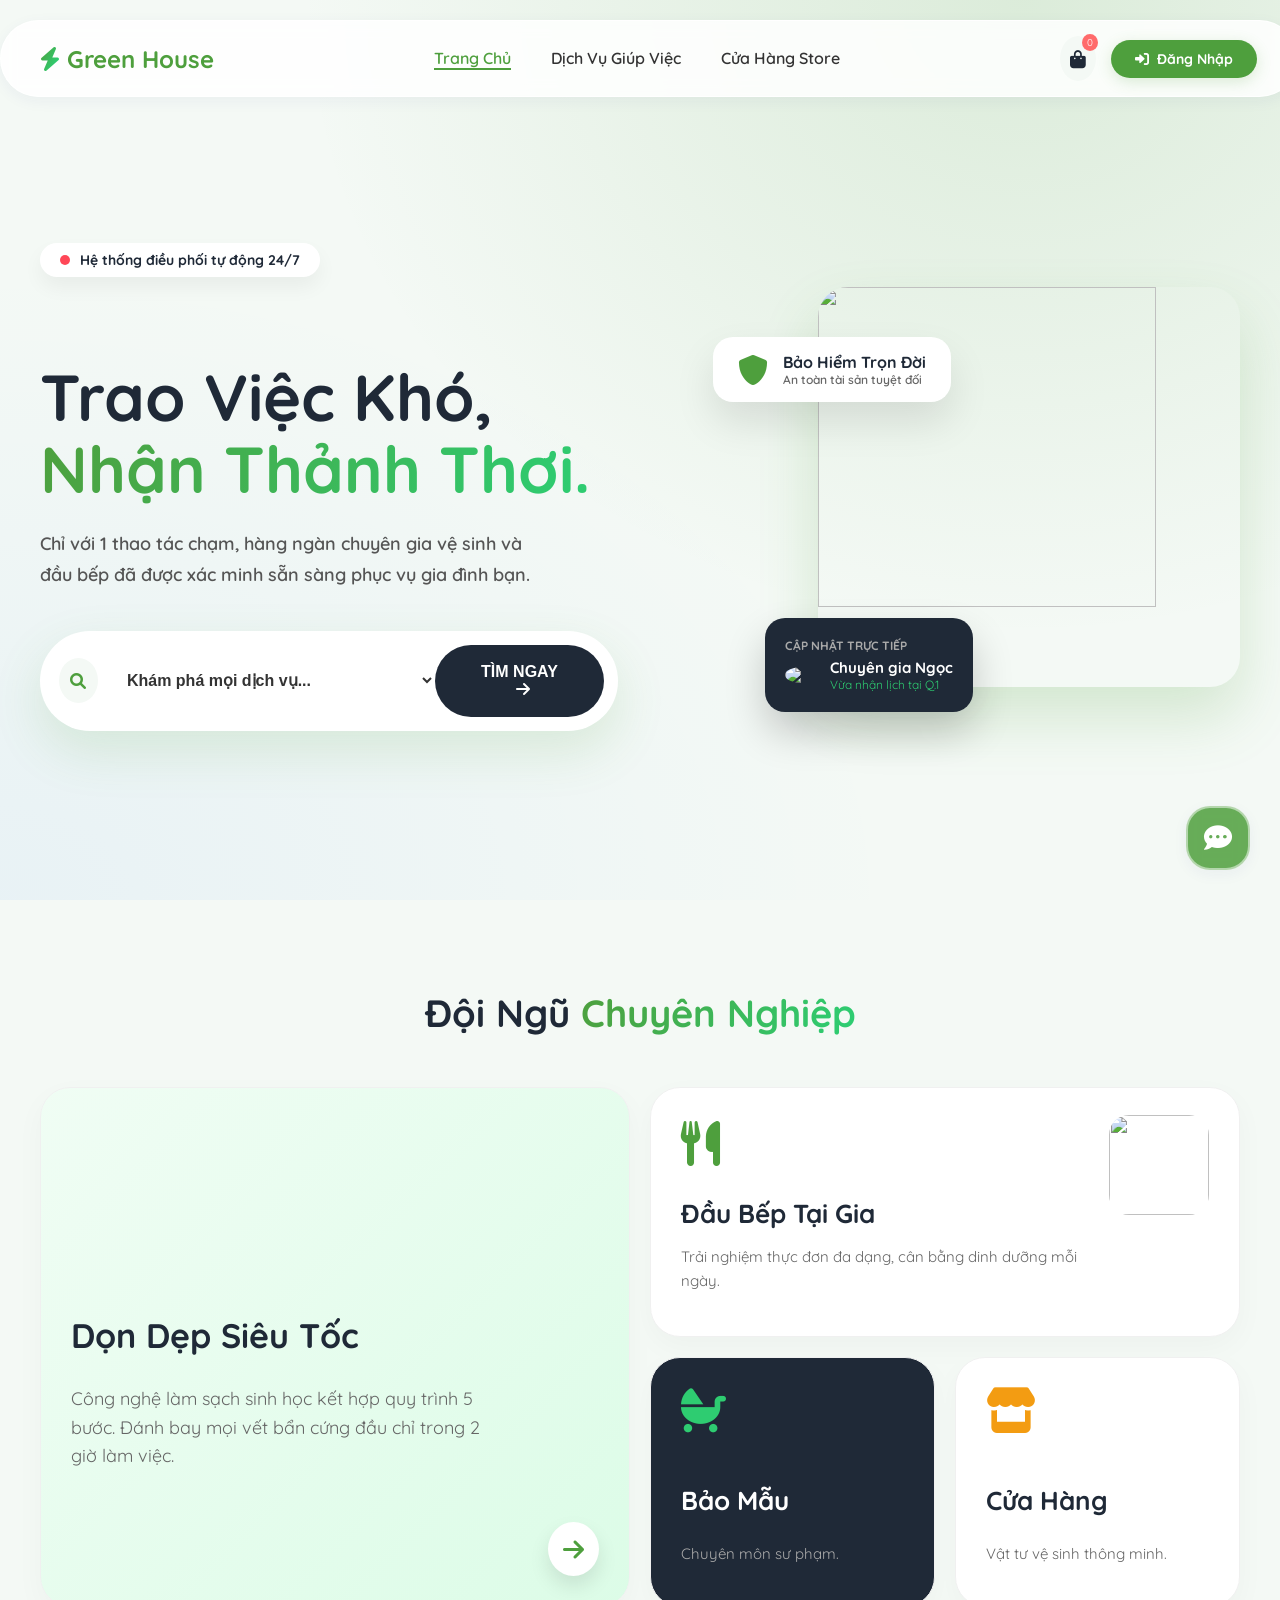
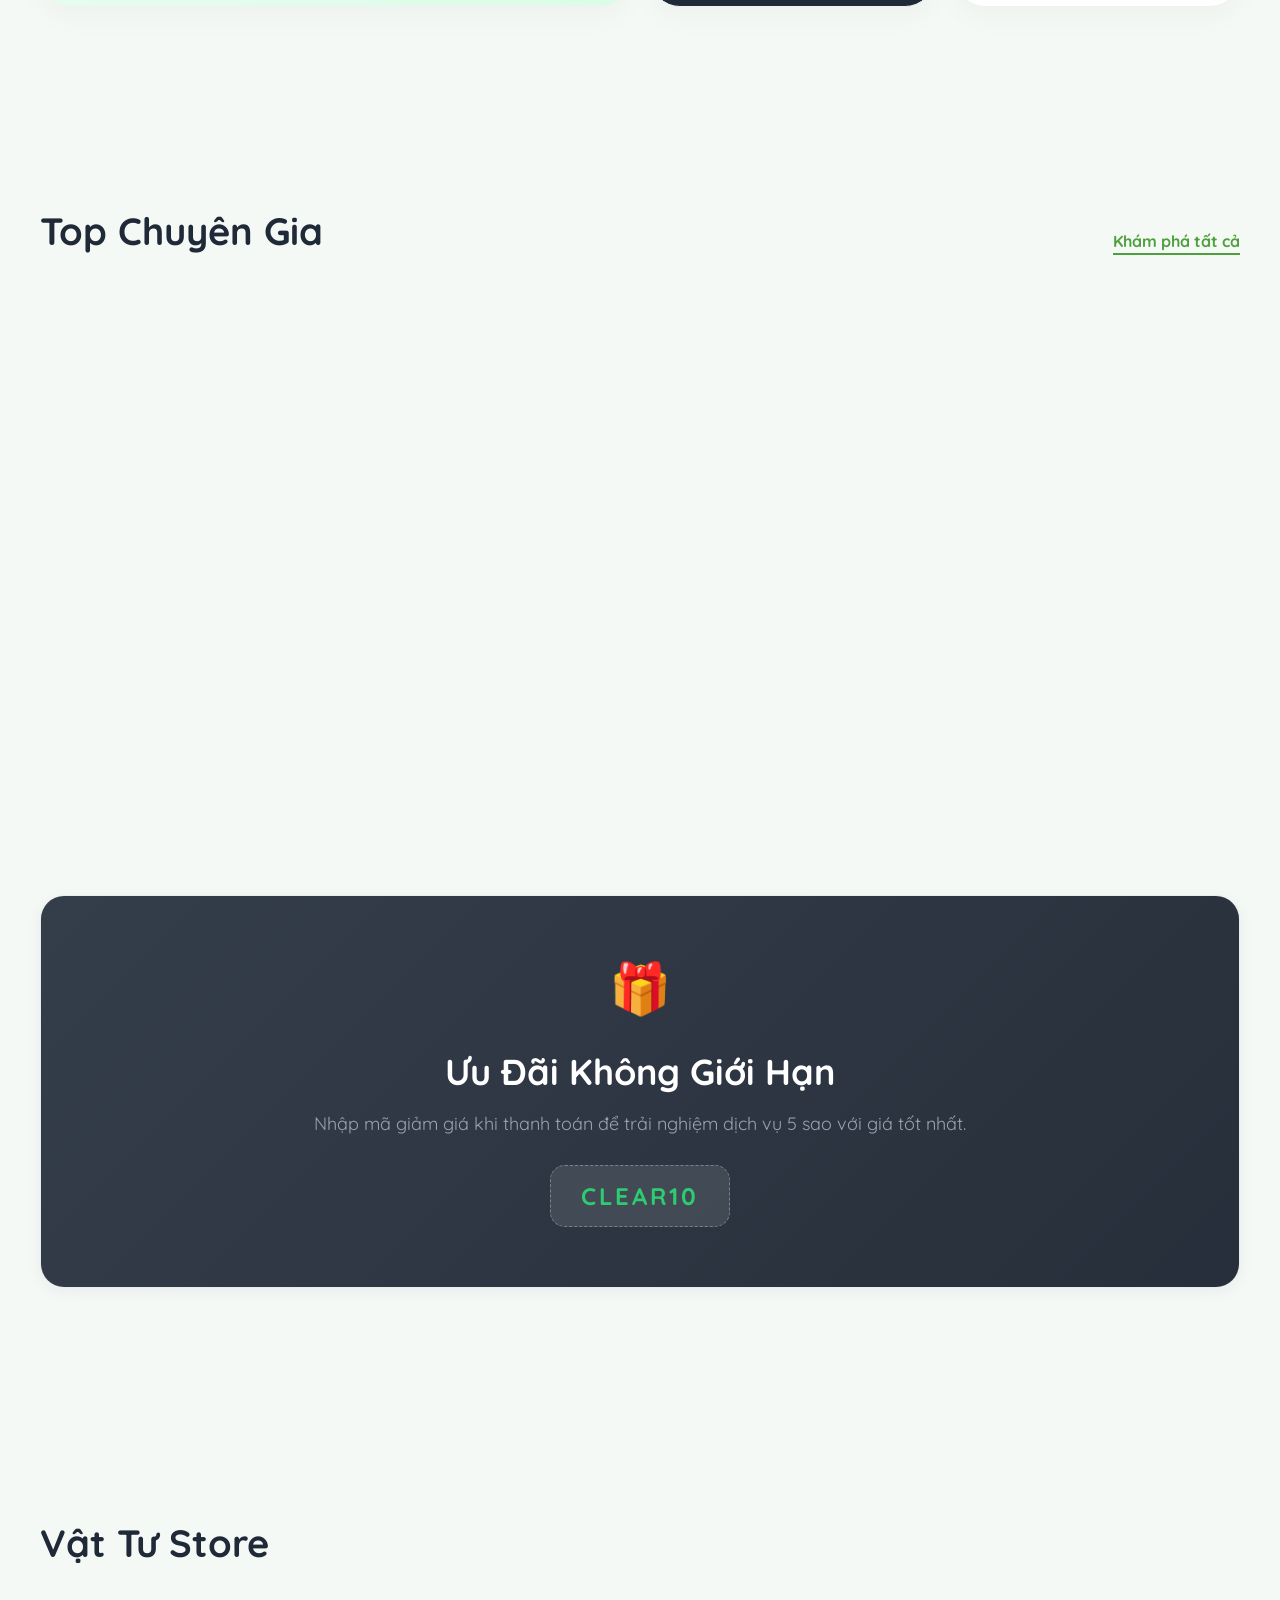
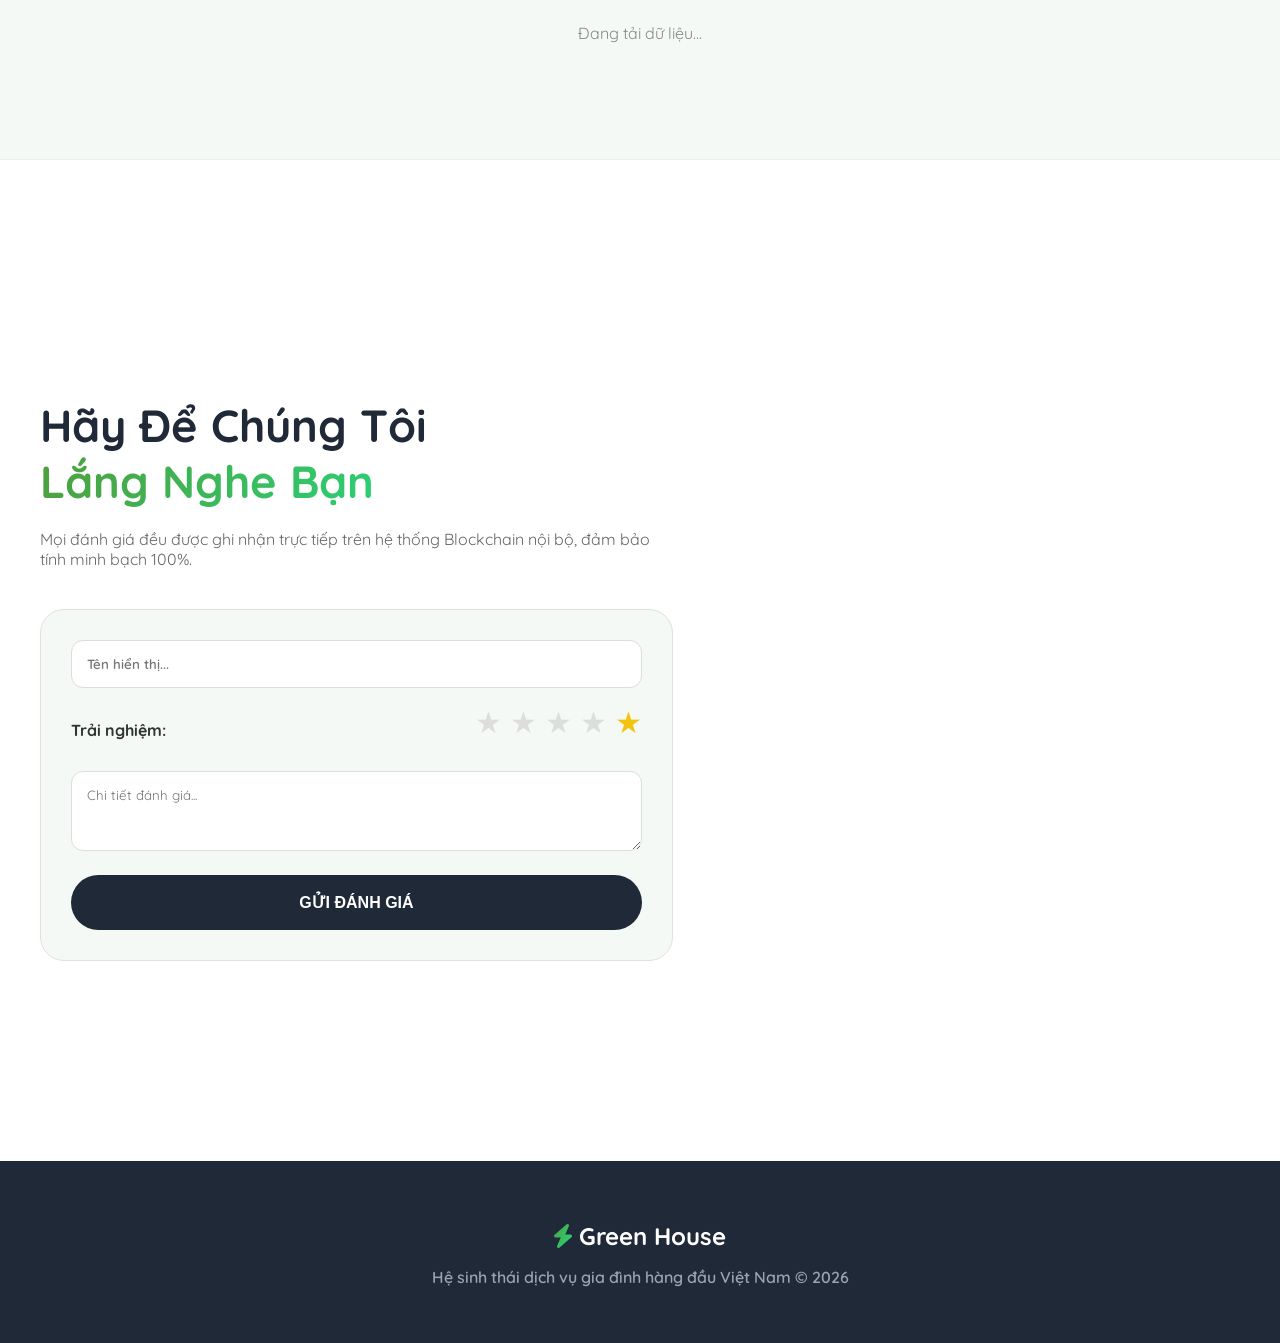
==== index.html @ 955c372f "Code frontend" ====
<!DOCTYPE html>
<html lang="vi">

<head>
    <meta charset="UTF-8">
    <meta name="viewport" content="width=device-width, initial-scale=1.0">
    <title>Green House - Chăm Sóc Gia Đình</title>
    <link rel="stylesheet" href="https://cdnjs.cloudflare.com/ajax/libs/font-awesome/6.0.0/css/all.min.css">
    <link href="https://fonts.googleapis.com/css2?family=Quicksand:wght@500;700;800;900&display=swap" rel="stylesheet">
    <link rel="stylesheet" href="style.css">
</head>

<body>

    <div id="toast-container"></div>
    <div id="authModal" class="modal"></div>

    <header class="glass-panel" style="margin: 20px auto; width: 95%; max-width: 1300px; border-radius: 100px; padding: 15px 40px; position: sticky; top: 20px;">
        <div class="top-bar" style="border: none; padding: 0;">
            <div class="logo"><i class="fas fa-bolt text-neon"></i> Green House</div>
            <nav class="main-nav" style="padding: 0;">
                <a href="index.html" class="active" style="color: #4E9F3D;">Trang Chủ</a>
                <a href="booking.html">Dịch Vụ Giúp Việc</a>
                <a href="shop.html">Cửa Hàng Store</a>
            </nav>
            <div class="user-actions">
                <div class="icon-btn" onclick="openCart()" title="Giỏ hàng" style="background: #f4f9f5; padding: 10px; border-radius: 50%;">
                    <i class="fas fa-shopping-bag" style="font-size: 18px; color: #1f2937;"></i>
                    <span class="badge" id="cartCount" style="right: -2px; top: -2px;">0</span>
                </div>
                <div id="header-auth-section"></div>
            </div>
        </div>
    </header>

    <div class="main-content">
        
        <section>
            <div class="container hero-3d-container">
                
                <div class="hero-text-col reveal-up">
                    <div style="display: inline-flex; align-items: center; gap: 10px; background: white; padding: 8px 20px; border-radius: 50px; font-weight: 800; font-size: 14px; color: #1f2937; box-shadow: 0 10px 20px rgba(0,0,0,0.05); margin-bottom: 30px;">
                        <div style="width: 10px; height: 10px; background: #ff4757; border-radius: 50%; animation: pulseGreen 2s infinite;"></div>
                        Hệ thống điều phối tự động 24/7
                    </div>
                    
                    <h1 class="title-mask">
                        Trao Việc Khó, <br><span class="text-neon">Nhận Thảnh Thơi.</span>
                    </h1>
                    <p style="font-size: 18px; color: #555; max-width: 500px; line-height: 1.7; font-weight: 600;">
                        Chỉ với 1 thao tác chạm, hàng ngàn chuyên gia vệ sinh và đầu bếp đã được xác minh sẵn sàng phục vụ gia đình bạn.
                    </p>
                    
                    <div class="floating-search">
                        <div style="background: #f4f9f5; width: 45px; height: 45px; border-radius: 50%; display: flex; align-items: center; justify-content: center; margin-left: 5px;">
                            <i class="fas fa-search" style="color: #4E9F3D;"></i>
                        </div>
                        <select id="homeSkill">
                            <option value="all">Khám phá mọi dịch vụ...</option>
                            <option value="Dọn dẹp">Dọn dẹp nhà cửa toàn diện</option>
                            <option value="Nấu ăn">Đầu bếp gia đình cao cấp</option>
                            <option value="Trông trẻ">Bảo mẫu chăm trẻ chuẩn sư phạm</option>
                        </select>
                        <button class="btn-hyper" onclick="goToBooking()">
                            TÌM NGAY <i class="fas fa-arrow-right" style="margin-left: 8px;"></i>
                        </button>
                    </div>
                </div>

                <div class="hero-visual-col reveal-up stagger-1">
                    <img src="https://images.unsplash.com/photo-1584622650111-993a426fbf0a?auto=format&fit=crop&w=800&q=80" class="img-main">
                    
                    <div class="ui-card-1">
                        <i class="fas fa-shield-alt" style="font-size: 30px; color: #4E9F3D;"></i>
                        <div>
                            <div style="font-weight: 900; font-size: 16px; color: #1f2937;">Bảo Hiểm Trọn Đời</div>
                            <div style="font-size: 12px; color: #666; font-weight: 600;">An toàn tài sản tuyệt đối</div>
                        </div>
                    </div>

                    <div class="ui-card-2">
                        <div style="font-size: 12px; color: #aaa; margin-bottom: 5px; font-weight: bold;">CẬP NHẬT TRỰC TIẾP</div>
                        <div style="display: flex; align-items: center; gap: 10px;">
                            <img src="https://ui-avatars.com/api/?name=Ngọc&background=2ecc71&color=fff" style="width: 35px; border-radius: 50%;">
                            <div>
                                <div style="font-weight: 800; font-size: 15px;">Chuyên gia Ngọc</div>
                                <div style="font-size: 12px; color: #2ecc71;">Vừa nhận lịch tại Q.1</div>
                            </div>
                        </div>
                    </div>
                </div>

            </div>
        </section>

        <section style="padding: 60px 0;">
            <div class="container">
                <div style="text-align: center; margin-bottom: 20px;" class="reveal-up">
                    <h2 style="font-size: 38px; font-weight: 900; color: #1f2937;">Đội Ngũ <span class="text-neon">Chuyên Nghiệp</span></h2>
                </div>
                
                <div class="bento-grid-container reveal-up stagger-1">
                    <div class="bento-item bento-1" onclick="quickFilter('Dọn dẹp')">
                        <div class="bento-icon"><i class="fas fa-sparkles"></i></div>
                        <h3 class="bento-title" style="font-size: 34px;">Dọn Dẹp Siêu Tốc</h3>
                        <p class="bento-desc" style="font-size: 18px; max-width: 80%;">Công nghệ làm sạch sinh học kết hợp quy trình 5 bước. Đánh bay mọi vết bẩn cứng đầu chỉ trong 2 giờ làm việc.</p>
                        <i class="fas fa-arrow-right" style="position: absolute; bottom: 30px; right: 30px; font-size: 24px; color: #4E9F3D; background: white; padding: 15px; border-radius: 50%; box-shadow: 0 10px 20px rgba(0,0,0,0.1);"></i>
                    </div>
                    
                    <div class="bento-item bento-2" onclick="quickFilter('Nấu ăn')">
                        <div style="display: flex; justify-content: space-between; align-items: flex-start;">
                            <div>
                                <div class="bento-icon"><i class="fas fa-utensils"></i></div>
                                <h3 class="bento-title">Đầu Bếp Tại Gia</h3>
                                <p class="bento-desc">Trải nghiệm thực đơn đa dạng, cân bằng dinh dưỡng mỗi ngày.</p>
                            </div>
                            <img src="https://images.unsplash.com/photo-1556910103-1c02745aae4d?auto=format&fit=crop&w=200&q=80" style="width: 100px; height: 100px; border-radius: 20px; object-fit: cover;">
                        </div>
                    </div>

                    <div class="bento-item bento-3" onclick="quickFilter('Trông trẻ')">
                        <div class="bento-icon"><i class="fas fa-baby-carriage"></i></div>
                        <h3 class="bento-title">Bảo Mẫu</h3>
                        <p class="bento-desc">Chuyên môn sư phạm.</p>
                    </div>

                    <div class="bento-item bento-4" onclick="window.location.href='shop.html'">
                        <div class="bento-icon" style="color: #f39c12;"><i class="fas fa-store"></i></div>
                        <h3 class="bento-title">Cửa Hàng</h3>
                        <p class="bento-desc">Vật tư vệ sinh thông minh.</p>
                    </div>
                </div>
            </div>
        </section>

        <section style="padding: 60px 0;">
            <div class="container">
                <div style="display: flex; justify-content: space-between; align-items: flex-end; margin-bottom: 40px;" class="reveal-up">
                    <h2 style="font-size: 38px; font-weight: 900; color: #1f2937; margin: 0;">Top Chuyên Gia</h2>
                    <a href="booking.html" style="font-weight: 800; color: #4E9F3D; border-bottom: 2px solid #4E9F3D; padding-bottom: 2px;">Khám phá tất cả</a>
                </div>
                <div class="grid-3 reveal-up stagger-1" id="home-maid-list"></div>
            </div>
        </section>

        <section style="padding: 60px 0;">
            <div class="container reveal-up">
                <div class="glass-panel" style="background: linear-gradient(135deg, rgba(31, 41, 55, 0.9), rgba(17, 24, 39, 0.9)); padding: 60px; text-align: center; color: white;">
                    <div style="font-size: 50px; margin-bottom: 20px;">🎁</div>
                    <h2 style="font-size: 36px; font-weight: 900; margin-bottom: 15px;">Ưu Đãi Không Giới Hạn</h2>
                    <p style="font-size: 18px; color: #9ca3af; margin-bottom: 30px;">Nhập mã giảm giá khi thanh toán để trải nghiệm dịch vụ 5 sao với giá tốt nhất.</p>
                    <div style="display: inline-flex; background: rgba(255,255,255,0.1); border: 1px dashed rgba(255,255,255,0.3); padding: 15px 30px; border-radius: 15px; font-size: 24px; font-weight: 900; letter-spacing: 3px; color: #2ecc71;">
                        CLEAR10
                    </div>
                </div>
            </div>
        </section>

        <section style="padding: 60px 0;">
            <div class="container">
                <h2 style="font-size: 38px; font-weight: 900; color: #1f2937; margin-bottom: 40px;" class="reveal-up">Vật Tư Store</h2>
                <div class="grid-3 reveal-up stagger-1" id="best-seller-grid">
                    <p style="text-align:center; width: 100%; color: #888;">Đang tải dữ liệu...</p>
                </div>
            </div>
        </section>

        <section style="padding: 80px 0; background: white; border-top: 1px solid #eee;">
            <div class="container">
                <div class="hero-3d-container">
                    <div class="hero-text-col reveal-up">
                        <h2 style="font-size: 45px; font-weight: 900; color: #1f2937; margin-bottom: 20px;">Hãy Để Chúng Tôi <br><span class="text-neon">Lắng Nghe Bạn</span></h2>
                        <p style="font-size: 16px; color: #666; margin-bottom: 40px;">Mọi đánh giá đều được ghi nhận trực tiếp trên hệ thống Blockchain nội bộ, đảm bảo tính minh bạch 100%.</p>
                        
                        <div style="background: #f4f9f5; padding: 30px; border-radius: 24px; border: 1px solid #e0e0e0;">
                            <input type="text" id="rvName" placeholder="Tên hiển thị..." style="width: 100%; padding: 15px; border-radius: 12px; border: 1px solid #ddd; outline: none; margin-bottom: 15px; font-family: inherit; font-weight: 600; box-sizing: border-box;">
                            
                            <div style="display: flex; align-items: center; justify-content: space-between; margin-bottom: 15px;">
                                <span style="font-weight: 800; color: #333;">Trải nghiệm:</span>
                                <div class="rating-stars" style="color: #ddd; font-size: 30px; cursor: pointer;">
                                    <span onclick="chonSao(1)" class="star">★</span>
                                    <span onclick="chonSao(2)" class="star">★</span>
                                    <span onclick="chonSao(3)" class="star">★</span>
                                    <span onclick="chonSao(4)" class="star">★</span>
                                    <span onclick="chonSao(5)" class="star active" style="color: #f1c40f;">★</span>
                                    <input type="hidden" id="rvStar" value="5">
                                </div>
                            </div>
                            
                            <textarea id="rvContent" rows="3" placeholder="Chi tiết đánh giá..." style="width: 100%; padding: 15px; border-radius: 12px; border: 1px solid #ddd; outline: none; margin-bottom: 20px; font-family: inherit; resize: vertical; box-sizing: border-box;"></textarea>
                            
                            <button class="btn-hyper" style="width: 100%;" onclick="guiDanhGia()">GỬI ĐÁNH GIÁ</button>
                        </div>
                    </div>
                    
                    <div class="hero-visual-col reveal-up stagger-1" style="height: auto;">
                        <div id="review-list" style="display: flex; flex-direction: column; gap: 20px;"></div>
                    </div>
                </div>
            </div>
        </section>

    </div>

    <footer style="background: #1f2937; color: white; padding: 40px 20px; text-align: center;">
        <h2 style="font-size: 24px; font-weight: 900; margin-bottom: 15px;"><i class="fas fa-bolt text-neon"></i> Green House</h2>
        <p style="color: #9ca3af; font-weight: 600;">Hệ sinh thái dịch vụ gia đình hàng đầu Việt Nam &copy; 2026</p>
    </footer>

    <div id="cartModal" class="modal">
        <div class="modal-content" style="width:850px; max-width:95%; border-radius: 24px;">
            <span class="close-modal" onclick="closeModal('cartModal')">×</span>
            <h2 style="color:var(--primary); font-weight:900;"><i class="fas fa-shopping-cart"></i> Giỏ Hàng</h2>
            <div id="cartList" style="max-height: 400px; overflow-y: auto; margin-top:15px;"></div>
            <div style="margin-top:20px; display:flex; gap:10px; background:#f9f9f9; padding:15px; border-radius:15px;">
                <input type="text" id="voucherCode" placeholder="Mã giảm giá (Ví dụ: CLEAR10)" class="form-input" style="flex:1; border-radius:10px;">
                <button type="button" onclick="applyVoucher()" class="btn-primary" style="border-radius:10px;">ÁP DỤNG</button>
            </div>
            <div style="text-align: right; margin-top: 20px; border-top: 2px solid #eee; padding-top: 20px;">
                <h3 style="font-weight: 900;">Tổng: <span id="cartTotal" style="color:#e91e63;">0 VNĐ</span></h3>
                <button type="button" class="btn-hyper" style="padding: 12px 40px; margin-top:10px;" onclick="moFormThanhToan()">ĐẶT HÀNG NGAY</button>
            </div>
        </div>
    </div>

    <div id="checkoutModal" class="modal">
        <div class="modal-content" style="width:500px; max-width:95%; border-radius: 24px;">
            <span class="close-modal" onclick="closeModal('checkoutModal')">×</span>
            <h2 style="color:#4CAF50; font-weight:900;"><i class="fas fa-truck"></i> Thanh Toán</h2>
            <div id="checkoutItemsContainer" style="padding: 10px; background: #f8faf9; border-radius: 12px; border: 1px solid #e2e8f0; max-height: 180px; overflow-y: auto; margin-bottom: 15px;"></div>
            <div style="text-align: left; margin-top: 15px;">
                <label style="font-weight:800; margin-bottom:5px; display:block;">Họ và tên:</label>
                <input type="text" id="ckName" class="form-input" style="width:100%; margin-bottom:15px; border-radius:10px;">
                <label style="font-weight:800; margin-bottom:5px; display:block;">Số điện thoại:</label>
                <input type="text" id="ckPhone" class="form-input" style="width:100%; margin-bottom:15px; border-radius:10px;">
                <label style="font-weight:800; margin-bottom:5px; display:block;">Địa chỉ nhận hàng:</label>
                <textarea id="ckAddress" rows="2" class="form-input" style="width:100%; margin-bottom:15px; border-radius:10px;"></textarea>
                <label style="font-weight:800; margin-bottom:5px; display:block;">Phương thức:</label>
                <select id="ckMethod" class="form-input" style="width:100%; margin-bottom:15px; border-radius:10px; font-weight: bold;" onchange="toggleQR()">
                    <option value="COD">Thanh toán khi nhận hàng (COD)</option>
                    <option value="BANK">Chuyển khoản (QR)</option>
                </select>
                <div id="qrBox" style="display:none; text-align:center; background:#f4f9f5; padding:15px; border-radius:12px; border:1px solid #c8e6c9; margin-top:10px;">
                    <p style="margin:0 0 10px 0; font-weight:800; color:#4E9F3D;">Quét mã thanh toán</p>
                    <img src="https://upload.wikimedia.org/wikipedia/commons/d/d0/QR_code_for_mobile_English_Wikipedia.svg" style="width:150px; height:150px; border-radius:12px; border:3px solid #4E9F3D;">
                    <p style="margin:10px 0 0 0; font-size:13px; font-weight:700;">Nội dung CK: <b style="color:#000;">DH<span id="qrMaDon"></span></b></p>
                    <input type="file" id="billUpload" accept="image/*" style="display:block; margin:10px auto 0; font-size: 13px;" onchange="kiemTraBill()">
                    <div id="billPreview" style="margin-top:10px; color:#4CAF50; font-weight: bold; font-size:13px; display:none;"><i class="fas fa-check-circle"></i> Đã tải ảnh!</div>
                </div>
            </div>
            <div style="background:#f9f9f9; padding:15px; border-radius:12px; text-align:right; margin-bottom:20px; margin-top:15px;">
                <span style="font-weight: 700;">Thành tiền:</span> <h3 style="margin:0; color:#e91e63; font-size:26px; font-weight: 900;" id="ckTotalText">0 VNĐ</h3>
            </div>
            <button type="button" id="btnXacNhan" class="btn-hyper" style="width:100%; padding:15px;" onclick="xacNhanDonHang()">HOÀN TẤT ĐƠN HÀNG</button>
        </div>
    </div>

    <div class="chat-btn glass-panel" onclick="toggleChat()" style="background: rgba(78, 159, 61, 0.85); border: 2px solid rgba(255,255,255,0.5);"><i class="fas fa-comment-dots"></i></div>
    <div class="chat-window" id="chatWindow" style="border-radius: 24px; overflow: hidden; box-shadow: 0 20px 50px rgba(0,0,0,0.15); border: 1px solid #eee;">
        <div class="chat-header" style="background: #1f2937;">
            <span style="font-weight: 800;">Trợ Lý Ảo Green House</span><span onclick="toggleChat()" style="cursor:pointer; font-size: 20px;">×</span>
        </div>
        <div class="chat-body" id="chatBody"></div>
        <div class="chat-footer">
            <input id="chatInput" placeholder="Nhập tin nhắn..." onkeypress="handleChat(event)" style="flex:1; padding: 12px 15px; border-radius: 50px; border: 1px solid #ddd; outline: none; background: #f9f9f9; font-weight: 600;">
            <button onclick="sendChat()" style="background:#4E9F3D; color:white; border:none; border-radius:50%; width:40px; height:40px; cursor:pointer; margin-left: 10px; box-shadow: 0 5px 15px rgba(78, 159, 61, 0.3);">➤</button>
        </div>
    </div>
    <div id="maidDetailModal" class="modal">
        <div class="modal-content" style="width: 900px; max-width: 95%; border-radius: 24px; padding: 35px; overflow-y: auto; max-height: 90vh;">
            <span class="close-modal" onclick="closeModal('maidDetailModal')" style="position: absolute; top: 15px; right: 20px; font-size: 30px; cursor: pointer; z-index: 10;">×</span>
            <div id="maidDetailBody"></div>
        </div>
    </div>

    <script src="https://www.gstatic.com/firebasejs/10.8.0/firebase-app-compat.js"></script>
    <script src="https://www.gstatic.com/firebasejs/10.8.0/firebase-firestore-compat.js"></script>
    <script src="script.js"></script>
</body>
</html>
---- style.css ----
@import url('https://fonts.googleapis.com/css2?family=Quicksand:wght@400;500;600;700&display=swap');

/* ==========================================================================
   1. CẤU HÌNH GỐC & CƠ BẢN
   ========================================================================== */
:root {
    --primary: #4E9F3D;
    --bg: #f8faf9;
    --text: #333;
    --red: #FF6B6B;
    --blue: #0984e3;
}

body {
    font-family: 'Quicksand', sans-serif;
    margin: 0;
    padding: 0;
    background: var(--bg);
    color: var(--text);
    scroll-behavior: smooth;
}

.full-width {
    width: 100%;
    height: 42px;
    padding: 8px;
    font-size: 14px;
    border-radius: 6px;
    border: 1px solid #ccc;
}

a {
    text-decoration: none;
    color: inherit;
    transition: 0.3s;
}

.container {
    max-width: 1200px;
    margin: 0 auto;
    padding: 40px 20px;
}

.main-content section {
    padding: 40px 0;
}

.section-title {
    text-align: center;
    margin-bottom: 40px;
    font-size: 28px;
    color: var(--primary);
    position: relative;
}

.section-title::after {
    content: '';
    display: block;
    width: 50px;
    height: 3px;
    background: #ddd;
    margin: 10px auto;
}

.btn-primary, .btn-add-cart, .btn-white {
    padding: 10px;
    border: none;
    border-radius: 8px;
    cursor: pointer;
    font-weight: bold;
    transition: 0.3s;
}

.btn-primary {
    background: var(--primary);
    color: white;
    width: auto;
    padding: 12px 30px;
    border-radius: 30px;
}

.btn-white {
    background: white;
    color: var(--text);
    padding: 12px 30px;
    border-radius: 30px;
    border: 1px solid #ddd;
}

/* ==========================================================================
   2. HEADER & THANH ĐIỀU HƯỚNG
   ========================================================================== */
header {
    background: white;
    padding: 10px 40px;
    position: sticky;
    top: 0;
    z-index: 100;
    box-shadow: 0 4px 20px rgba(0, 0, 0, 0.05);
}

.top-bar {
    display: flex;
    justify-content: space-between;
    align-items: center;
    padding-bottom: 10px;
    border-bottom: 1px solid #eee;
}

.logo {
    font-size: 24px;
    font-weight: 800;
    color: var(--primary);
    display: flex;
    align-items: center;
    gap: 8px;
}

.main-nav {
    display: flex;
    justify-content: center;
    gap: 40px;
    padding-top: 15px;
    font-weight: 600;
}

.main-nav a:hover, .main-nav a.active {
    color: var(--primary);
    border-bottom: 2px solid var(--primary);
}

.user-actions {
    display: flex;
    gap: 15px;
    align-items: center;
}

.icon-btn {
    position: relative;
    cursor: pointer;
    font-size: 20px;
    color: #555;
}

.badge {
    position: absolute;
    top: -5px;
    right: -8px;
    background: var(--red);
    color: white;
    font-size: 10px;
    padding: 2px 5px;
    border-radius: 50%;
}

/* ==========================================================================
   3. TRANG CHỦ (HERO & HIỆU ỨNG BONG BÓNG)
   ========================================================================== */
.hero-section {
    position: relative;
    height: 500px;
    display: flex;
    align-items: center;
    justify-content: center;
    text-align: center;
    overflow: hidden;
    border-radius: 0 0 50px 50px;
    margin-bottom: 50px;
    box-shadow: 0 10px 30px rgba(0, 0, 0, 0.05);
    background: linear-gradient(-45deg, #E0F7FA, #B2EBF2, #C8E6C9, #E8F5E9);
    background-size: 400% 400%;
    animation: gradientBG 12s ease infinite;
}

@keyframes gradientBG {
    0% { background-position: 0% 50%; }
    50% { background-position: 100% 50%; }
    100% { background-position: 0% 50%; }
}

.floating-bubbles {
    position: absolute;
    top: 0;
    left: 0;
    width: 100%;
    height: 100%;
    z-index: 0;
    pointer-events: none;
}

.bubble {
    position: absolute;
    bottom: -100px;
    background: rgba(255, 255, 255, 0.6);
    backdrop-filter: blur(2px);
    animation: floatUp 10s infinite linear;
    border-radius: 50%;
    box-shadow: 0 0 10px rgba(255, 255, 255, 0.5);
}

.bubble:nth-child(1) { width: 60px; height: 60px; left: 10%; animation-duration: 8s; }
.bubble:nth-child(2) { width: 90px; height: 90px; left: 30%; animation-duration: 12s; animation-delay: 2s; }
.bubble:nth-child(3) { width: 50px; height: 50px; left: 55%; animation-duration: 9s; animation-delay: 4s; }
.bubble:nth-child(4) { width: 120px; height: 120px; left: 75%; animation-duration: 15s; animation-delay: 1s; }
.bubble:nth-child(5) { width: 40px; height: 40px; left: 90%; animation-duration: 7s; animation-delay: 3s; }

@keyframes floatUp {
    0% { transform: translateY(0) scale(1); opacity: 1; }
    100% { transform: translateY(-700px) scale(1.2); opacity: 0; }
}

.hero-content {
    z-index: 1;
    padding: 0 20px;
    animation: fadeInUp 1.5s ease-out forwards;
}

@keyframes fadeInUp {
    from { opacity: 0; transform: translateY(40px); }
    to { opacity: 1; transform: translateY(0); }
}

.hero-text {
    font-size: 52px;
    color: #1b5e20;
    font-weight: 800;
    text-shadow: 1px 1px 5px rgba(255, 255, 255, 0.8);
    margin-bottom: 30px;
    line-height: 1.2;
}

.btn-primary-hero {
    display: inline-block;
    background: #4CAF50;
    color: white;
    padding: 16px 45px;
    border-radius: 30px;
    text-decoration: none;
    font-weight: bold;
    font-size: 18px;
    transition: all 0.3s ease;
    box-shadow: 0 5px 15px rgba(76, 175, 80, 0.3);
}

.btn-primary-hero:hover {
    transform: translateY(-3px) scale(1.05);
    background: #388E3C;
    box-shadow: 0 8px 20px rgba(76, 175, 80, 0.5);
}

/* ==========================================================================
   4. CÁC THÀNH PHẦN GIAO DIỆN (CARD, REVIEW, TÍNH NĂNG)
   ========================================================================== */
.event-highlight-box {
    background: linear-gradient(135deg, #ffffff 0%, #f0fdf4 100%);
    border-radius: 24px;
    padding: 40px;
    margin: 40px auto;
    max-width: 1000px;
    box-shadow: 0 15px 35px rgba(76, 175, 80, 0.08);
    text-align: center;
}

.event-highlight-box h2 {
    font-size: 24px;
    color: #1b4332;
    margin-bottom: 30px;
}

.event-highlight-box h2::after {
    content: "";
    display: block;
    width: 50px;
    height: 3px;
    background: var(--primary);
    margin: 10px auto;
    border-radius: 2px;
}

.grid-3 {
    display: grid;
    grid-template-columns: repeat(auto-fit, minmax(300px, 1fr));
    gap: 30px;
}

.shop-grid {
    display: grid;
    grid-template-columns: repeat(auto-fill, minmax(220px, 1fr));
    gap: 20px;
}

.card, .event-card-mini {
    background: white;
    border-radius: 15px;
    box-shadow: 0 5px 15px rgba(0, 0, 0, 0.05);
    transition: all 0.3s ease;
    cursor: pointer;
}

.card:hover {
    transform: translateY(-5px);
    border-color: var(--primary);
}

.card-img {
    height: 200px;
    width: 100%;
    object-fit: cover;
}

.card-content {
    padding: 20px;
}

.event-card-mini {
    flex: 1;
    min-width: 200px;
    max-width: 300px;
    display: flex;
    align-items: center;
    gap: 15px;
    padding: 20px;
    border: 1px solid #eee;
}

.event-card-mini:hover {
    background: #f0fdf4;
    border-color: var(--primary);
    transform: translateY(-5px);
    box-shadow: 0 5px 15px rgba(76, 175, 80, 0.1);
}

.event-card-mini strong {
    display: block;
    font-size: 16px;
    color: var(--text);
}

.features-box {
    text-align: center;
    padding: 20px;
    border: 1px dashed var(--primary);
    border-radius: 10px;
    background: #fff;
}

.features-box i {
    font-size: 30px;
    color: var(--primary);
    margin-bottom: 10px;
}

.review-card {
    background: white;
    padding: 20px;
    border-radius: 15px;
    box-shadow: 0 5px 15px rgba(0, 0, 0, 0.05);
    text-align: center;
}

.review-avatar {
    width: 60px;
    height: 60px;
    border-radius: 50%;
    object-fit: cover;
    margin-bottom: 10px;
    border: 2px solid var(--primary);
}

.star-rating {
    color: #f1c40f;
    margin-bottom: 10px;
}

.review-form-box {
    max-width: 600px;
    margin: 50px auto 0;
    background: white;
    padding: 30px;
    border-radius: 15px;
    box-shadow: 0 5px 20px rgba(0, 0, 0, 0.05);
    text-align: center;
    border: 1px dashed var(--primary);
}

.rating-stars {
    font-size: 30px;
    color: #ddd;
    cursor: pointer;
    margin-bottom: 15px;
}
.rating-stars .star.active { color: #f1c40f; }

/* ==========================================================================
   5. MODAL (POPUP CHUNG & POPUP CHI TIẾT SẢN PHẨM)
   ========================================================================== */
.modal {
    display: none;
    position: fixed;
    top: 0; left: 0; width: 100%; height: 100%;
    background: rgba(0, 0, 0, 0.6);
    z-index: 10000;
    justify-content: center;
    align-items: center;
}

.modal-content {
    background: white;
    width: 450px;
    padding: 30px;
    border-radius: 15px;
    position: relative;
    max-height: 90vh;
    overflow-y: auto;
}

.modal-content.modal-lg {
    width: 900px;
    max-width: 95%;
    display: flex;
    gap: 30px;
    flex-wrap: wrap;
}

/* NÚT TẮT X ĐƯỢC LÀM TO RÕ RÀNG */
.close-modal {
    position: absolute;
    top: 10px;
    right: 10px;
    font-size: 32px !important;
    font-weight: bold;
    color: #333 !important;
    cursor: pointer;
    z-index: 10000;
    background: #f1f2f6;
    width: 45px;
    height: 45px;
    display: flex;
    align-items: center;
    justify-content: center;
    border-radius: 50%;
    transition: 0.3s;
    box-shadow: 0 2px 5px rgba(0,0,0,0.1);
}

.close-modal:hover {
    background: #e74c3c;
    color: white !important;
    transform: rotate(90deg);
}

/* HIỂN THỊ ẢNH SẢN PHẨM */
.pd-images, .pd-info {
    flex: 1;
    min-width: 300px;
}

.pd-main-img {
    width: 100%;
    height: 350px;
    object-fit: cover;
    border-radius: 10px;
    margin-bottom: 10px;
}

.pd-gallery {
    display: flex;
    gap: 10px;
    overflow-x: auto;
    margin-top: 10px;
}

.pd-thumb {
    width: 60px;
    height: 60px;
    object-fit: cover;
    border-radius: 5px;
    cursor: pointer;
    opacity: 0.7;
    transition: 0.3s;
}

.pd-thumb:hover, .pd-thumb.active {
    opacity: 1;
    border: 2px solid var(--primary);
}

.pd-desc {
    color: #666;
    line-height: 1.6;
    margin-bottom: 20px;
    max-height: 250px;
    overflow-y: auto;
    background: #f8f9fa;
    padding: 15px;
    border-radius: 10px;
}

/* ==========================================================================
   6. TÌM GIÚP VIỆC & FORM ĐẶT LỊCH (BOOKING.HTML)
   ========================================================================== */
.elite-header {
    background: linear-gradient(rgba(46, 125, 50, 0.8), rgba(78, 159, 61, 0.8)), url('https://images.unsplash.com/photo-1581578731548-c64695cc6952?auto=format&fit=crop&w=1350&q=80') center/cover;
    padding: 80px 20px 120px;
    text-align: center;
    border-radius: 0 0 40px 40px;
    position: relative;
    margin-bottom: -60px;
    z-index: 99;
}

.elite-header h1 {
    color: #ffffff;
    font-size: 42px;
    margin: 0 0 15px 0;
    font-weight: 800;
    text-shadow: 0 4px 10px rgba(0, 0, 0, 0.3);
}

.elite-header p {
    color: #e8f5e9;
    font-size: 18px;
    margin: 0 0 40px 0;
    font-weight: 500;
}

.glass-filter {
    background: rgba(255, 255, 255, 0.15);
    backdrop-filter: blur(15px);
    border: 1px solid rgba(255, 255, 255, 0.3);
    max-width: 900px;
    margin: 0 auto;
    border-radius: 20px;
    display: flex;
    align-items: center;
    padding: 15px;
    box-shadow: 0 15px 35px rgba(0, 0, 0, 0.1);
}

.gf-item {
    flex: 1;
    padding: 0 20px;
    border-right: 1px solid rgba(255, 255, 255, 0.3);
    text-align: left;
}
.gf-item:last-of-type { border-right: none; }

.gf-item label {
    display: block;
    color: #e8f5e9;
    font-size: 12px;
    font-weight: 700;
    text-transform: uppercase;
    letter-spacing: 1px;
    margin-bottom: 8px;
}

.gf-item select {
    width: 100%;
    background: transparent;
    border: none;
    color: white;
    font-size: 16px;
    font-weight: 700;
    outline: none;
    cursor: pointer;
}
.gf-item select option { color: #333; background: #fff; }

.gf-btn {
    background: #fff;
    color: #2e7d32;
    border: none;
    padding: 15px 35px;
    border-radius: 15px;
    font-size: 16px;
    font-weight: 800;
    cursor: pointer;
    transition: 0.3s;
    margin-left: 15px;
}
.gf-btn:hover {
    background: #4E9F3D;
    color: white;
    transform: translateY(-2px);
}

.maid-grid {
    display: grid;
    grid-template-columns: repeat(auto-fill, minmax(260px, 1fr));
    gap: 30px;
    padding: 10px;
    width: 100%;
}

.elite-card, .maid-card-premium {
    background: #fff;
    border-radius: 20px;
    overflow: hidden;
    box-shadow: 0 10px 30px rgba(0, 0, 0, 0.08);
    transition: all 0.4s ease;
    position: relative;
    cursor: pointer;
    border: 1px solid #f0f4f8;
    display: flex;
    flex-direction: column;
    height: 420px;
}

.elite-card:hover, .maid-card-premium:hover {
    transform: translateY(-10px);
    box-shadow: 0 20px 40px rgba(78, 159, 61, 0.25);
    border-color: #c8e6c9;
}

.elite-avatar {
    width: 100%;
    height: 100%;
    object-fit: cover;
    transition: transform 0.6s ease;
}

.elite-card:hover .elite-avatar {
    transform: scale(1.08);
}

.elite-overlay {
    position: absolute;
    bottom: 0; left: 0; width: 100%; height: 60%;
    background: linear-gradient(to top, rgba(27, 94, 32, 0.95) 0%, rgba(46, 125, 50, 0.6) 60%, transparent 100%);
    display: flex;
    flex-direction: column;
    justify-content: flex-end;
    padding: 25px;
    box-sizing: border-box;
    transition: 0.3s;
}

.elite-status {
    position: absolute;
    top: 20px; right: 20px;
    background: rgba(255, 255, 255, 0.95);
    padding: 6px 15px;
    border-radius: 20px;
    font-size: 12px;
    font-weight: 800;
    box-shadow: 0 5px 15px rgba(0, 0, 0, 0.1);
    display: flex;
    align-items: center;
    gap: 5px;
    z-index: 2;
}

.elite-status.free { color: #2ecc71; }
.elite-status.busy { color: #e74c3c; }

.elite-name {
    color: #fff;
    font-size: 24px;
    font-weight: 800;
    margin: 0 0 5px;
}

.elite-info {
    color: #c8e6c9;
    font-size: 14px;
    margin: 0 0 12px;
    display: flex;
    align-items: center;
    gap: 5px;
}

.elite-rating {
    color: #f1c40f;
    font-size: 14px;
    margin-bottom: 15px;
    font-weight: bold;
}

.elite-tags {
    display: flex;
    flex-wrap: wrap;
    gap: 6px;
    margin-bottom: 15px;
}

.elite-tag, .skill-tag {
    background: rgba(255, 255, 255, 0.2);
    backdrop-filter: blur(5px);
    color: #fff;
    padding: 5px 12px;
    border-radius: 15px;
    font-size: 11px;
    font-weight: 600;
    border: 1px solid rgba(255, 255, 255, 0.3);
}

.elite-book-btn {
    background: #fff;
    color: #2e7d32;
    border: none;
    padding: 14px;
    width: 100%;
    border-radius: 12px;
    font-weight: 800;
    font-size: 14px;
    cursor: pointer;
    transition: all 0.3s ease;
    opacity: 0;
    transform: translateY(20px);
}

.elite-card:hover .elite-book-btn {
    opacity: 1;
    transform: translateY(0);
}

.elite-book-btn:hover:not(.busy) {
    background: #4CAF50;
    color: #fff;
}

.elite-book-btn.busy {
    background: rgba(255, 255, 255, 0.3);
    color: rgba(255, 255, 255, 0.5);
    cursor: not-allowed;
}

/* KHUNG 2 CỘT TẠI POPUP THANH TOÁN / ĐẶT LỊCH */
.split-modal {
    position: fixed;
    top: 0; left: 0; width: 100%; height: 100%;
    background: rgba(0, 0, 0, 0.6);
    backdrop-filter: blur(8px);
    z-index: 10000;
    display: none;
    align-items: center;
    justify-content: center;
}

.split-box {
    background: #fff;
    width: 900px;
    max-width: 95%;
    border-radius: 24px;
    display: flex;
    overflow: hidden;
    box-shadow: 0 30px 60px rgba(0, 0, 0, 0.3);
    animation: scaleUp 0.3s ease-out;
    position: relative;
}

@keyframes scaleUp {
    from { transform: scale(0.9); opacity: 0; }
    to { transform: scale(1); opacity: 1; }
}

.sb-left {
    width: 40%;
    background: linear-gradient(135deg, #4E9F3D 0%, #1b5e20 100%);
    padding: 40px;
    color: white;
    display: flex;
    flex-direction: column;
    justify-content: space-between;
}

.sb-right {
    width: 60%;
    padding: 40px;
    background: #fafafa;
    position: relative;
}

.sb-close {
    position: absolute;
    top: 20px; right: 25px;
    font-size: 30px;
    color: #999;
    cursor: pointer;
    transition: 0.2s;
}
.sb-close:hover { color: #e74c3c; }

.sb-avatar {
    width: 100px;
    height: 100px;
    border-radius: 50%;
    border: 4px solid rgba(255, 255, 255, 0.3);
    margin-bottom: 15px;
    object-fit: cover;
}

.sb-name { font-size: 24px; font-weight: 800; margin: 0 0 5px; }
.sb-sub { color: #c8e6c9; font-size: 14px; margin: 0 0 30px; }

.sb-total-box {
    background: rgba(0, 0, 0, 0.2);
    padding: 20px;
    border-radius: 15px;
    border: 1px solid rgba(255, 255, 255, 0.1);
}
.sb-total-box p { margin: 0 0 5px; font-size: 14px; color: #c8e6c9; }
.sb-total-box h2 { margin: 0; font-size: 32px; font-weight: 900; color: #fff; }

.sb-title { color: #2e7d32; margin: 0 0 25px; font-size: 24px; font-weight: 800; }
.form-row { margin-bottom: 20px; }
.form-row label { display: block; font-size: 13px; font-weight: 800; color: #555; margin-bottom: 8px; text-transform: uppercase; }

.form-input-elite {
    width: 100%;
    padding: 14px;
    border: 2px solid #e0e0e0;
    border-radius: 12px;
    font-family: inherit;
    font-size: 15px;
    transition: 0.3s;
    box-sizing: border-box;
    background: #fff;
    outline: none;
}
.form-input-elite:focus {
    border-color: #4E9F3D;
    box-shadow: 0 0 0 4px rgba(78, 159, 61, 0.1);
}

.btn-confirm-elite {
    width: 100%;
    padding: 16px;
    background: #4E9F3D;
    color: white;
    border: none;
    border-radius: 12px;
    font-size: 16px;
    font-weight: 800;
    cursor: pointer;
    transition: 0.3s;
    margin-top: 10px;
    box-shadow: 0 8px 20px rgba(78, 159, 61, 0.25);
}
.btn-confirm-elite:hover { background: #388e3c; transform: translateY(-2px); }


/* ==========================================================================
   7. TRANG XÁC THỰC LOGIN / ĐĂNG KÝ (LOGIN.HTML)
   ========================================================================== */
body.login-body {
    background: #f4f6f8;
    display: flex;
    justify-content: center;
    align-items: center;
    min-height: 100vh;
    margin: 0;
    padding: 20px;
    box-sizing: border-box;
}

.auth-container {
    background: white;
    width: 400px;
    padding: 40px;
    border-radius: 20px;
    box-shadow: 0 10px 30px rgba(0, 0, 0, 0.1);
    text-align: center;
    position: relative;
    overflow: hidden;
}

.login-logo {
    font-size: 28px;
    font-weight: 800;
    color: #4E9F3D;
    margin-bottom: 20px;
    display: flex;
    justify-content: center;
    align-items: center;
    gap: 10px;
    text-decoration: none;
}

.auth-tabs { display: flex; margin-bottom: 25px; border-bottom: 2px solid #eee; }
.auth-tab {
    flex: 1; padding: 12px; cursor: pointer; font-weight: bold; color: #888; transition: 0.3s; font-size: 16px;
}
.auth-tab:hover { color: #4E9F3D; }
.auth-tab.active { color: #4E9F3D; border-bottom: 3px solid #4E9F3D; }

.auth-box { display: none; animation: fadeIn 0.4s ease-in-out; }
.auth-box.active { display: block; }

.form-group { margin-bottom: 18px; text-align: left; }
.form-group label { display: block; font-weight: bold; margin-bottom: 5px; color: #555; font-size: 14px; }
.form-group input, .form-group textarea {
    width: 100%; padding: 12px 15px; border: 1px solid #ddd; border-radius: 8px; box-sizing: border-box; font-family: 'Quicksand', sans-serif; font-size: 14px; transition: 0.3s;
}
.form-group input:focus, .form-group textarea:focus { border-color: #4E9F3D; outline: none; box-shadow: 0 0 0 3px rgba(78, 159, 61, 0.1); }

.btn-submit {
    width: 100%; padding: 14px; background: #4E9F3D; color: white; border: none; border-radius: 8px; font-size: 16px; font-weight: bold; cursor: pointer; transition: 0.3s; margin-top: 10px;
}
.btn-submit:hover { background: #3d8031; transform: translateY(-2px); box-shadow: 0 5px 15px rgba(78, 159, 61, 0.3); }

#error-msg {
    color: #e74c3c; font-size: 13px; font-weight: bold; margin-bottom: 15px; display: none; text-align: left; background: #fdf2f2; padding: 10px; border-radius: 5px; border-left: 4px solid #e74c3c;
}

.back-home { margin-top: 20px; display: inline-block; font-size: 14px; color: #888; font-weight: 600; text-decoration: none; }
.back-home:hover { color: #4E9F3D; }

/* ==========================================================================
   8. TRANG QUẢN TRỊ (ADMIN.HTML)
   ========================================================================== */
#admin-content {
    max-width: 1200px;
    margin: 0 auto;
    display: block;
}

.admin-header {
    display: flex;
    justify-content: space-between;
    align-items: center;
    margin-bottom: 20px;
}

.btn-home {
    background: #2c3e50;
    color: white;
    padding: 10px 20px;
    text-decoration: none;
    border-radius: 30px;
    font-weight: bold;
}

.btn-reset {
    background: #e74c3c;
    color: white;
    border: none;
    padding: 10px 20px;
    border-radius: 30px;
    font-weight: bold;
    cursor: pointer;
}

.tabs {
    display: flex;
    gap: 10px;
    margin-bottom: 20px;
    justify-content: center;
}
.tabs .tab-btn {
    padding: 12px 25px; background: #ddd; border: none; border-radius: 30px; cursor: pointer; font-weight: bold; color: #555; transition: 0.3s;
}
.tabs .tab-btn.active { background: #4E9F3D; color: white; }

.panel {
    background: white; padding: 20px; border-radius: 15px; display: none;
}
.panel.active { display: block; }

#admin-content table { width: 100%; border-collapse: collapse; margin-top: 10px; }
#admin-content th { background: #f8f9fa; color: #2c3e50; padding: 15px; text-align: left; }
#admin-content td { padding: 15px; border-bottom: 1px solid #eee; }

.btn-action { background: #4E9F3D; color: white; border: none; padding: 5px 10px; border-radius: 5px; cursor: pointer; }
.btn-edit { background: #f39c12; color: white; border: none; padding: 5px 10px; border-radius: 5px; cursor: pointer; margin-right: 5px; }
.btn-del { background: #e74c3c; color: white; border: none; padding: 5px 10px; border-radius: 5px; cursor: pointer; }

.form-grid {
    display: grid; grid-template-columns: repeat(auto-fit, minmax(200px, 1fr)); gap: 15px; margin-bottom: 20px; background: #f9f9f9; padding: 20px; border-radius: 10px;
}
.form-grid input, .form-grid textarea { width: 100%; padding: 10px; border: 1px solid #ddd; border-radius: 5px; box-sizing: border-box; }

.upload-row { display: flex; gap: 5px; }
.upload-row label { background: #ddd; padding: 10px; cursor: pointer; border-radius: 5px; }

.order-row { border: 1px solid #eee; padding: 10px; margin-bottom: 10px; border-radius: 8px; background: #fafafa; }


/* ==========================================================================
   9. HỆ THỐNG CHAT (CLIENT VÀ ADMIN)
   ========================================================================== */
/* Chat Client Nổi Góc Phải */
.chat-btn {
    position: fixed; bottom: 30px; right: 30px; width: 60px; height: 60px;
    background: linear-gradient(135deg, #4E9F3D, #2ecc71);
    border-radius: 50%; color: white; display: flex; justify-content: center; align-items: center;
    font-size: 28px; cursor: pointer; z-index: 9000; box-shadow: 0 4px 15px rgba(78, 159, 61, 0.4);
}

.chat-window {
    display: none; position: fixed; bottom: 100px; right: 30px; width: 350px; height: 450px;
    background: white; border-radius: 15px; box-shadow: 0 10px 40px rgba(0, 0, 0, 0.15);
    z-index: 9001; flex-direction: column; overflow: hidden; border: 1px solid #eee;
}

.chat-header {
    background: var(--primary); color: white; padding: 15px; font-weight: bold;
    display: flex; justify-content: space-between; align-items: center;
}

.chat-body { flex: 1; padding: 15px; overflow-y: auto; background: #f0f2f5; display: flex; flex-direction: column; gap: 10px; }
.chat-footer { padding: 10px; background: white; border-top: 1px solid #eee; display: flex; align-items: center; gap: 10px; }
.chat-footer input { flex: 1; padding: 10px 15px; border-radius: 20px; border: 1px solid #ddd; outline: none; background: #f9f9f9; }

.msg { max-width: 75%; padding: 10px 15px; border-radius: 15px; font-size: 14px; word-wrap: break-word; }
.msg-me { background: var(--primary); color: white; align-self: flex-end; }
.msg-ad { background: white; color: var(--text); align-self: flex-start; }

/* Giao diện Chat của Admin (Bảng điều khiển) */
.admin-chat-widget {
    position: fixed; bottom: 20px; right: 20px; width: 60px; height: 60px;
    background: #0984e3; border-radius: 50%; box-shadow: 0 5px 20px rgba(0, 0, 0, 0.3);
    z-index: 9999; cursor: pointer; transition: 0.3s; display: flex; align-items: center; justify-content: center; color: white; font-size: 24px;
}

.admin-chat-widget.expanded {
    width: 700px; height: 500px; border-radius: 15px; flex-direction: column; cursor: default; align-items: stretch; justify-content: flex-start; overflow: hidden; background: white; border: 1px solid #ddd; padding: 0;
}

.chat-layout { display: none; height: 100%; }
.expanded .chat-layout { display: flex; }
.expanded i.fa-comments { display: none; }

/* FIX CỘT SIDEBAR CHAT ADMIN NỔI BẬT DỄ NHÌN */
.chat-sidebar {
    width: 250px !important;
    background: #f1f5f9 !important; /* Màu xám xanh nhạt */
    border-right: 2px solid #cbd5e1 !important; /* Viền ranh giới rõ ràng */
    overflow-y: auto;
    display: flex;
    flex-direction: column;
}

.chat-user-item {
    padding: 15px;
    border-bottom: 1px solid #e2e8f0 !important;
    transition: 0.2s;
    cursor: pointer;
}

.chat-user-item:hover {
    background: #e2e8f0 !important;
}


.chat-user-item.active {
    background: #ffffff !important;
    border-left: 4px solid #0984e3 !important;
    font-weight: bold;
    box-shadow: 0 2px 5px rgba(0,0,0,0.05);
}

.chat-main { flex: 1; display: flex; flex-direction: column; background: white; }

/* ==========================================================================
   10. TOAST NOTIFICATION & TIỆN ÍCH
   ========================================================================== */
#toast-container { position: fixed; top: 20px; right: 20px; z-index: 10001; }
.toast-msg {
    min-width: 300px; background: white; padding: 15px 20px; margin-bottom: 10px; border-radius: 8px; box-shadow: 0 5px 15px rgba(0, 0, 0, 0.15); display: flex; align-items: center; gap: 15px; animation: slideInRight 0.3s; border-left: 5px solid #ccc;
}
.t-success { border-left-color: #2ecc71; }
.t-error { border-left-color: #e74c3c; }
.t-icon { font-size: 20px; }
.t-success .t-icon { color: #2ecc71; }
.t-error .t-icon { color: #e74c3c; }

@keyframes slideInRight {
    from { transform: translateX(100%); opacity: 0; }
    to { transform: translateX(0); opacity: 1; }
}

/* Fix ô nhập số điện thoại Quốc Tế có cờ */
.iti { width: 100%; display: block; }
.iti__flag-container { z-index: 5; }

/* ==========================================================================
   11. MOBILE RESPONSIVE TỔNG HỢP CHUẨN (BẢN FINAL TRỊ BÁCH BỆNH VỠ GIAO DIỆN)
   ========================================================================== */
@media screen and (max-width: 768px) {
    /* 1. Header & Nav */
    header.glass-panel { padding: 15px 20px !important; border-radius: 20px !important; }
    .top-bar { flex-direction: column; gap: 15px; }
    .main-nav { gap: 10px; flex-wrap: wrap; font-size: 14px; justify-content: center; }
    .user-actions { width: 100%; justify-content: center; border-top: 1px dashed #eee; padding-top: 10px; }

    /* 2. Hero Section & Thanh tìm kiếm */
    .title-mask { font-size: 40px !important; margin-bottom: 15px !important; }
    .hero-text-col p { font-size: 15px !important; }
    .floating-search { flex-direction: column; border-radius: 20px !important; padding: 15px !important; gap: 10px; }
    .floating-search select { width: 100%; padding: 10px !important; text-align: center; border-bottom: 1px solid #ccc; margin-bottom: 10px; }
    .floating-search .btn-hyper { width: 100%; justify-content: center; }
    .floating-search > div:first-child { display: none; } /* Giấu icon kính lúp để đỡ chật */
    
    .hero-visual-col { height: 350px !important; margin-top: 30px; width: 100%; }
    .img-main { width: 100% !important; top: 0 !important; right: 0 !important; border-radius: 20px; }
    .ui-card-1 { top: 5% !important; left: -10px !important; padding: 10px 15px !important; transform: scale(0.85); }
    .ui-card-2 { bottom: -10px !important; left: 0 !important; padding: 15px !important; transform: scale(0.85); width: 85%; }

    /* 3. Bento Grid (Khối Dịch vụ Trang chủ) */
    .bento-grid-container { grid-template-columns: 1fr !important; grid-template-rows: auto !important; gap: 15px; }
    .bento-item { grid-column: span 1 !important; grid-row: auto !important; padding: 25px !important; }
    .bento-2 > div { flex-direction: column; text-align: center; align-items: center !important; }
    .bento-2 img { margin-top: 20px; width: 100% !important; height: 150px !important; }

    /* 4. Bộ lọc Booking (Trang Dịch Vụ) */
    .glass-filter-wrapper { flex-direction: column; gap: 15px !important; padding: 20px !important; border-radius: 20px !important; }
    .gf-item { border-right: none !important; border-bottom: 1px dashed #ccc; padding: 0 0 15px 0 !important; width: 100%; text-align: center; }
    .gf-item:last-of-type { border-bottom: none; }
    .glass-filter-wrapper .btn-hyper { width: 100%; }

    /* 5. Grid Thẻ Nhân viên & Sản phẩm */
    .grid-3, .maid-grid, .shop-grid { grid-template-columns: 1fr !important; gap: 20px !important; }

    /* 6. Form Đăng nhập & Đăng ký */
    .auth-container { width: 95% !important; padding: 25px 20px !important; box-sizing: border-box; }
    #box-register > form > div[style*="display: flex"] { flex-direction: column; gap: 0 !important; }

    /* 7. TẤT CẢ MODAL (Popup Đặt Lịch, Giỏ Hàng, Hồ Sơ...) CHỐNG TRÀN */
    .modal-content, .split-box {
        width: 95% !important;
        max-width: 95% !important;
        padding: 20px !important;
        max-height: 85vh !important;
        overflow-y: auto !important;
    }
    /* Ép 2 cột thành 1 cột */
    .modal-content.modal-lg, .split-box { flex-direction: column !important; gap: 15px !important; }
    .pd-images, .pd-info, .sb-left, .sb-right { width: 100% !important; min-width: 100% !important; padding: 10px !important; box-sizing: border-box; border-radius: 15px !important;}
    
    .pd-main-img { height: 250px !important; }
    .sb-avatar { width: 80px; height: 80px; }
    .pd-info h2 { font-size: 22px !important; }
    .pd-info h3 { font-size: 18px !important; }
    .pd-desc { max-height: 150px !important; padding: 10px !important; }
    
    /* Cấu trúc Form Đặt Lịch */
    .sb-title { font-size: 20px !important; margin-bottom: 15px !important; }
    .sb-right > div[style*="display:flex"] { flex-direction: column !important; gap: 0 !important; }
    .sb-right .form-row { margin-bottom: 15px !important; }
    
    /* Modal Giỏ Hàng & Thanh toán */
    #cartList > div[style*="display: flex"] { flex-wrap: wrap; justify-content: center; }
    #checkoutItemsContainer > div { flex-direction: column; align-items: flex-start !important; gap: 10px; }
    #checkoutModal > div[style*="display:flex"] { flex-direction: column; gap: 10px; }

    /* 8. Trang Admin */
    .admin-header { flex-direction: column; gap: 15px; text-align: center; }
    .tabs { flex-wrap: wrap; justify-content: center; }
    .tabs .tab-btn { width: 45%; flex-grow: 1; padding: 10px; font-size: 13px; text-align: center; }
    .form-grid { grid-template-columns: 1fr !important; }
    .form-grid > div[style*="grid-column: span"] { grid-column: span 1 !important; }
    #orderTable, #productTable, #maidTable { display: block; width: 100%; overflow-x: auto; white-space: nowrap; font-size: 13px; }

    /* 9. Live Chat Widget */
    .chat-btn { bottom: 15px; right: 15px; width: 50px; height: 50px; font-size: 20px; }
    .chat-window { bottom: 75px; right: 10px; width: 95vw; height: 75vh; }
    
    .admin-chat-widget.expanded { width: 95vw; height: 85vh; right: 10px; bottom: 10px; }
    .expanded .chat-layout { flex-direction: column; }
    .chat-sidebar { 
        width: 100% !important; 
        height: auto; 
        max-height: 120px; 
        flex-direction: row; 
        overflow-x: auto; 
        border-right: none !important; 
        border-bottom: 1px solid #eee !important; 
    }
    .chat-user-item { min-width: 150px; border-bottom: none !important; border-right: 1px solid #ddd; }
    
}
/* ==========================================================================
   TÙY CHỈNH DROPDOWN CAO CẤP (CUSTOM SELECT)
   ========================================================================== */
.custom-dropdown {
    position: relative;
    width: 100%;
    cursor: pointer;
}

.dropdown-selected {
    display: flex;
    justify-content: space-between;
    align-items: center;
    color: white;
    font-size: 16px;
    font-weight: 700;
    padding: 5px 0;
}

.dropdown-selected i { transition: transform 0.3s; }
.dropdown-list {
    position: absolute;
    top: calc(100% + 20px);
    left: -15px;
    width: 280px; 
    background: #ffffff;
    border-radius: 16px;
    box-shadow: 0 15px 35px rgba(0,0,0,0.15);
    overflow-y: auto; 
    max-height: 320px; 
    z-index: 1000;
    opacity: 0;
    visibility: hidden;
    transform: translateY(-15px);
    transition: all 0.3s cubic-bezier(0.4, 0, 0.2, 1);
    border: 1px solid #e0e0e0;
}

.dropdown-list::-webkit-scrollbar { width: 6px; }
.dropdown-list::-webkit-scrollbar-thumb { background: #c8e6c9; border-radius: 10px; }
.dropdown-list::-webkit-scrollbar-track { background: transparent; }
.custom-dropdown.open .dropdown-list {
    opacity: 1;
    visibility: visible;
    transform: translateY(0);
}

.custom-dropdown.open .dropdown-selected i {
    transform: rotate(180deg);
}

.dropdown-item {
    padding: 14px 20px;
    color: #444;
    font-size: 15px;
    font-weight: 600;
    transition: 0.2s ease;
    border-bottom: 1px solid #f5f5f5;
}

.dropdown-item:last-child { border-bottom: none; }

.dropdown-item:hover, .dropdown-item.active {
    background: #e8f5e9; 
    color: #2e7d32;      
    padding-left: 28px;  
}

/* ==========================================================================
   BẢN HYPER-MOTION LIGHT (Nền Trắng + Ngập Tràn Hoạt Ảnh)
   ========================================================================== */

@keyframes slideUpFast { 0% { opacity: 0; transform: translateY(40px); } 100% { opacity: 1; transform: translateY(0); } }
@keyframes floatUpDown { 0%, 100% { transform: translateY(0); } 50% { transform: translateY(-15px); } }
@keyframes pulseGlow { 0% { box-shadow: 0 0 0 0 rgba(76, 175, 80, 0.4); transform: scale(1); } 70% { box-shadow: 0 0 0 15px rgba(76, 175, 80, 0); transform: scale(1.02); } 100% { box-shadow: 0 0 0 0 rgba(76, 175, 80, 0); transform: scale(1); } }
@keyframes shimmerText { 0% { background-position: -200% center; } 100% { background-position: 200% center; } }
@keyframes sweepShine { 100% { left: 125%; } }
@keyframes spinSlow { 100% { transform: rotate(360deg); } }
@keyframes spin3D { 100% { transform: rotateY(360deg); } }
@keyframes shakeIcon { 0%, 100% { transform: translateX(0); } 25% { transform: translateX(-3px) rotate(-5deg); } 75% { transform: translateX(3px) rotate(5deg); } }
@keyframes marqueeMove { 0% { transform: translateX(0); } 100% { transform: translateX(-50%); } }
@keyframes bounceIcon { 0%, 100% { transform: translateY(0); } 50% { transform: translateY(-10px); } }
@keyframes popIn { 0% { transform: scale(0); opacity: 0; } 80% { transform: scale(1.2); opacity: 1; } 100% { transform: scale(1); opacity: 1; } }
@keyframes driftShape { 0% { transform: translate(0,0) rotate(0deg); } 100% { transform: translate(30px, 50px) rotate(45deg); } }
@keyframes flyAway { 0% { transform: translate(0,0); opacity:1; } 100% { transform: translate(20px, -20px); opacity:0; } }

.slide-up-fast { opacity: 0; animation: slideUpFast 0.8s cubic-bezier(0.16, 1, 0.3, 1) forwards; }
.float-up-down { animation: floatUpDown 4s ease-in-out infinite; }
.pulse-infinite { animation: pulseGlow 2s infinite; }
.spin-slow { animation: spinSlow 10s linear infinite; }
.spin-3d { display: inline-block; animation: spin3D 3s linear infinite; }
.shake-icon { display: inline-block; animation: shakeIcon 2s ease-in-out infinite; }
.bounce-icon { display: inline-block; animation: bounceIcon 2s infinite; }
.pop-in { animation: popIn 0.5s cubic-bezier(0.175, 0.885, 0.32, 1.275) backwards; }
.delay-1 { animation-delay: 0.2s !important; }
.delay-2 { animation-delay: 0.4s !important; }
.delay-3 { animation-delay: 0.6s !important; }
.delay-4 { animation-delay: 0.8s !important; }

.hover-lift { transition: 0.4s cubic-bezier(0.16, 1, 0.3, 1); }
.hover-lift:hover { transform: translateY(-10px) scale(1.02); box-shadow: 0 20px 40px rgba(0,0,0,0.1); }
.shine-sweep { position: relative; overflow: hidden; }
.shine-sweep::after { content: ''; position: absolute; top: 0; left: -100%; width: 50%; height: 100%; background: linear-gradient(to right, rgba(255,255,255,0) 0%, rgba(255,255,255,0.4) 50%, rgba(255,255,255,0) 100%); transform: skewX(-25deg); transition: 0.5s; z-index: 1; pointer-events: none; }
.shine-sweep:hover::after { animation: sweepShine 1s forwards; }
.rocket-fly { transition: 0.3s; }
.btn-motion-action:hover .rocket-fly { transform: translate(5px, -5px); }
.bounce-right { transition: 0.3s; }
.btn-motion-secondary:hover .bounce-right { transform: translateX(5px); }
.spin-on-hover { transition: 0.5s; }
.btn-motion-outline:hover .spin-on-hover { transform: rotate(180deg); }
.wiggle-on-hover { transition: 0.3s; }
.btn-motion-outline:hover .wiggle-on-hover { animation: shakeIcon 0.5s infinite; }
.hover-slide-right { transition: 0.3s; cursor: pointer; }
.hover-slide-right:hover { transform: translateX(10px); color: #4CAF50; }
.fly-away-hover { transition: 0.3s; }
.btn-motion-action:hover .fly-away-hover { animation: flyAway 0.5s forwards; }

.shimmer-text-green { background: linear-gradient(90deg, #1f2937 0%, #4CAF50 50%, #1f2937 100%); background-size: 200% auto; -webkit-background-clip: text; -webkit-text-fill-color: transparent; animation: shimmerText 3s linear infinite; }
.text-pop { color: #4CAF50; display: inline-block; transition: 0.3s; }
.text-pop:hover { transform: scale(1.1) rotate(-2deg); text-shadow: 0 5px 15px rgba(76,175,80,0.4); }

.motion-section { padding: 90px 0; }
.bg-white-pure { background: #ffffff; }
.bg-light-mint { background: #f0fdf4; border-top: 1px dashed #dcfce7; border-bottom: 1px dashed #dcfce7; }
.relative { position: relative; }
.overflow-hidden { overflow: hidden; }
.z-10 { z-index: 10; }
.text-center { text-align: center; }
.mt-4 { margin-top: 20px; }
.full-w { width: 100%; justify-content: center; }

.motion-heading { text-align: center; margin-bottom: 50px; }
.motion-heading h2 { font-size: 40px; font-weight: 800; color: #1f2937; margin-bottom: 10px; }
.motion-heading p { font-size: 16px; color: #6b7280; text-transform: uppercase; letter-spacing: 2px; font-weight: 600; }

.floating-shape { position: absolute; opacity: 0.4; pointer-events: none; animation: driftShape 10s alternate infinite; z-index: 0; }
.shape-circle { width: 300px; height: 300px; border-radius: 50%; top: -100px; left: -100px; filter: blur(50px); }
.shape-square { width: 200px; height: 200px; border-radius: 30px; top: 40%; right: -50px; filter: blur(60px); transform: rotate(20deg); }
.shape-triangle { width: 0; height: 0; border-left: 100px solid transparent; border-right: 100px solid transparent; border-bottom: 150px solid rgba(245,158,11,0.2); bottom: 10%; left: 20%; filter: blur(30px); }
.bg-green-glow { background: rgba(76,175,80,0.15); }
.bg-blue-glow { background: rgba(59,130,246,0.1); }
.bg-orange-glow { background: rgba(245,158,11,0.1); }

.motion-hero { padding: 80px 0 120px; background: #ffffff; }
.hero-motion-grid { display: grid; grid-template-columns: 1.1fr 0.9fr; gap: 50px; align-items: center; position: relative; z-index: 2; }
.motion-badge { display: inline-flex; align-items: center; gap: 8px; background: #f0fdf4; border: 1px solid #bbf7d0; color: #16a34a; padding: 8px 20px; border-radius: 100px; font-weight: 800; font-size: 12px; margin-bottom: 25px; box-shadow: 0 4px 15px rgba(22,163,74,0.15); }
.dot-blink { width: 8px; height: 8px; background: #16a34a; border-radius: 50%; animation: pulseGlow 1.5s infinite; }
.hm-headline { font-size: 56px; font-weight: 900; line-height: 1.1; margin-bottom: 20px; }
.hm-desc { font-size: 18px; color: #4b5563; margin-bottom: 40px; line-height: 1.6; }

.motion-search-box { background: white; border: 2px solid #e5e7eb; padding: 10px; border-radius: 20px; display: flex; align-items: center; box-shadow: 0 15px 35px rgba(0,0,0,0.06); max-width: 650px; }
.m-search-field { display: flex; align-items: center; flex: 1; padding: 0 20px; gap: 15px; border-right: 2px dashed #e5e7eb; margin-right: 15px; }
.m-search-field i { color: #4CAF50; font-size: 22px; }
.motion-select { border: none; font-size: 18px; font-weight: 800; color: #1f2937; outline: none; background: transparent; cursor: pointer; width: 100%; font-family: inherit; }
.btn-motion-action { background: #1f2937; color: white; border: none; padding: 20px 40px; border-radius: 14px; font-weight: 800; font-size: 16px; cursor: pointer; display: flex; align-items: center; gap: 10px; transition: 0.3s; white-space: nowrap; box-shadow: 0 10px 25px rgba(31,41,55,0.3); }
.btn-motion-action:hover { background: #4CAF50; box-shadow: 0 15px 30px rgba(76,175,80,0.4); }

.hm-image { position: relative; }
.hm-img-radius { width: 100%; border-radius: 30px; box-shadow: 0 25px 50px rgba(0,0,0,0.1); border: 4px solid white; }
.hm-float-card { position: absolute; background: rgba(255,255,255,0.9); backdrop-filter: blur(10px); padding: 15px 25px; border-radius: 20px; display: flex; align-items: center; gap: 15px; box-shadow: 0 15px 30px rgba(0,0,0,0.1); border: 1px solid #f3f4f6; }
.hm-float-card i { font-size: 28px; }
.text-gold { color: #f59e0b; } .text-blue { color: #3b82f6; }
.hm-float-card b { font-size: 16px; color: #1f2937; }
.card-top-left { top: 40px; left: -30px; }
.card-bottom-right { bottom: 40px; right: -30px; }

.motion-marquee-band { background: #4CAF50; color: white; overflow: hidden; padding: 12px 0; white-space: nowrap; display: flex; align-items: center; transform: rotate(-2deg); margin: -20px -20px 40px -20px; box-shadow: 0 10px 20px rgba(76,175,80,0.2); }
.marquee-track { display: inline-flex; animation: marqueeMove 15s linear infinite; font-weight: 800; font-size: 15px; text-transform: uppercase; letter-spacing: 1px; }
.marquee-track span { padding: 0 30px; display: inline-flex; align-items: center; }
.separator { font-size: 6px; opacity: 0.5; }

.bouncy-card { background: white; border: 2px solid #f3f4f6; padding: 40px; border-radius: 30px; text-align: center; transition: 0.4s cubic-bezier(0.175, 0.885, 0.32, 1.275); cursor: pointer; position: relative; z-index: 1; }
.bouncy-card::before { content: ''; position: absolute; top: 0; left: 0; width: 100%; height: 100%; background: #f0fdf4; border-radius: 30px; z-index: -1; transform: scale(0); transition: 0.4s cubic-bezier(0.175, 0.885, 0.32, 1.275); opacity: 0; }
.bouncy-card:hover { transform: translateY(-15px) scale(1.05); border-color: #4CAF50; box-shadow: 0 25px 50px rgba(76,175,80,0.15); }
.bouncy-card:hover::before { transform: scale(1); opacity: 1; }
.bc-icon-wrapper { width: 80px; height: 80px; background: #f3f4f6; border-radius: 50%; display: flex; justify-content: center; align-items: center; font-size: 32px; color: #4CAF50; margin: 0 auto 25px; transition: 0.3s; box-shadow: inset 0 4px 10px rgba(0,0,0,0.05); }
.bouncy-card:hover .bc-icon-wrapper { background: white; box-shadow: 0 10px 20px rgba(76,175,80,0.2); }
.bouncy-card h3 { font-size: 24px; font-weight: 800; color: #1f2937; margin-bottom: 15px; transition: 0.3s; }
.bouncy-card:hover h3 { color: #4CAF50; }
.bouncy-card p { font-size: 15px; color: #6b7280; line-height: 1.6; margin: 0; }

.grid-2-motion { display: grid; grid-template-columns: 1fr 1fr; gap: 80px; align-items: center; }
.motion-list { list-style: none; padding: 0; display: flex; flex-direction: column; gap: 20px; font-size: 18px; font-weight: 600; color: #1f2937; }
.motion-list i { color: #4CAF50; font-size: 24px; margin-right: 15px; vertical-align: middle; }

.m-support-box { background: white; border: 2px dashed #4CAF50; padding: 40px; border-radius: 30px; text-align: center; background-clip: padding-box; }
.m-support-box h3 { font-size: 28px; font-weight: 800; color: #1f2937; margin: 0 0 10px; }
.m-support-box p { color: #6b7280; margin-bottom: 30px; font-size: 16px; }
.m-buttons-stack { display: flex; flex-direction: column; gap: 15px; }
.btn-motion-outline { background: white; border: 2px solid #e5e7eb; color: #1f2937; padding: 18px; border-radius: 16px; font-size: 16px; font-weight: 800; cursor: pointer; display: flex; align-items: center; justify-content: center; gap: 12px; transition: 0.3s; font-family: inherit; }
.btn-motion-outline i { font-size: 20px; color: #4CAF50; }
.btn-motion-outline:hover { background: #1f2937; border-color: #1f2937; color: white; transform: scale(1.05); }

.motion-review-box { background: white; border-radius: 30px; padding: 40px; border: 2px solid #f3f4f6; box-shadow: 0 20px 40px rgba(0,0,0,0.05); max-width: 800px; margin: 0 auto; }
.mrb-header { display: flex; justify-content: space-between; align-items: center; margin-bottom: 30px; border-bottom: 2px dashed #e5e7eb; padding-bottom: 20px; }
.mrb-header h3 { font-size: 24px; font-weight: 800; color: #1f2937; margin: 0; }
.live-dot { width: 12px; height: 12px; background: #ef4444; border-radius: 50%; box-shadow: 0 0 10px #ef4444; }
.mrb-row { display: flex; gap: 20px; margin-bottom: 20px; }
.m-input { width: 100%; padding: 18px 25px; background: #f9fafb; border: 2px solid transparent; border-radius: 16px; font-size: 16px; font-weight: 600; font-family: inherit; outline: none; transition: 0.3s; box-sizing: border-box; }
.m-input:focus { background: white; border-color: #4CAF50; box-shadow: 0 10px 20px rgba(76,175,80,0.1); transform: translateY(-2px); }
.m-rating { display: flex; align-items: center; gap: 15px; background: #f9fafb; padding: 10px 25px; border-radius: 16px; border: 2px solid transparent; }
.m-stars { font-size: 32px; }

.btn-motion-secondary { display: inline-flex; align-items: center; background: white; border: 2px solid #1f2937; color: #1f2937; padding: 18px 40px; border-radius: 100px; font-weight: 900; font-size: 16px; cursor: pointer; transition: 0.3s; }
.btn-motion-secondary:hover { background: #1f2937; color: white; transform: scale(1.05); box-shadow: 0 10px 20px rgba(31,41,55,0.2); }

.maid-card, .shop-card, .review-card { border-radius: 24px !important; border: 2px solid #f3f4f6 !important; box-shadow: 0 10px 20px rgba(0,0,0,0.03) !important; transition: 0.4s cubic-bezier(0.175, 0.885, 0.32, 1.275) !important; }
.maid-card:hover, .shop-card:hover, .review-card:hover { transform: translateY(-10px) scale(1.03) !important; border-color: #4CAF50 !important; box-shadow: 0 20px 40px rgba(76,175,80,0.15) !important; }

@media screen and (max-width: 992px) {
    .hero-motion-grid { grid-template-columns: 1fr; text-align: center; gap: 40px; }
    .hm-headline { font-size: 42px; }
    .motion-search-box { flex-direction: column; padding: 20px; border-radius: 30px; }
    .m-search-field { border-right: none; margin-right: 0; border-bottom: 2px dashed #e5e7eb; padding-bottom: 15px; margin-bottom: 15px; width: 100%; justify-content: center; }
    .btn-motion-action { width: 100%; justify-content: center; }
    .card-top-left, .card-bottom-right { display: none; }
    .grid-2-motion { grid-template-columns: 1fr; }
    .mrb-row { flex-direction: column; }
    .m-rating { justify-content: center; }
}

/* ==========================================================================
   CSS TRÍCH XUẤT TỪ CÁC FILE HTML (INDEX, BOOKING, SHOP)
   ========================================================================== */
body {
    background-color: #f4f9f5;
    background-image: 
        radial-gradient(at 80% 0%, rgba(78, 159, 61, 0.15) 0px, transparent 50%),
        radial-gradient(at 0% 100%, rgba(13, 110, 253, 0.05) 0px, transparent 50%);
    background-attachment: fixed;
}

.glass-panel {
    background: rgba(255, 255, 255, 0.85); 
    backdrop-filter: blur(8px); 
    -webkit-backdrop-filter: blur(8px);
    border: 1px solid rgba(255, 255, 255, 0.9);
    box-shadow: 0 4px 15px 0 rgba(31, 38, 135, 0.05); 
    border-radius: 24px;
    transform: translateZ(0); 
    will-change: transform;
}

#shop-product-grid, #home-maid-list, #maid-list-container {
    min-height: 400px;
}

.text-neon {
    background: linear-gradient(120deg, #4E9F3D, #2ecc71, #4E9F3D);
    background-size: 200% auto;
    -webkit-background-clip: text;
    -webkit-text-fill-color: transparent;
    animation: gradientFlow 3s linear infinite;
}

@keyframes gradientFlow { to { background-position: 200% center; } }

.btn-hyper {
    background: #1f2937; color: #fff; border: none; padding: 18px 40px;
    border-radius: 50px; font-weight: 800; font-size: 16px; cursor: pointer;
    position: relative; z-index: 1; overflow: hidden; transition: 0.4s;
}
.btn-hyper::before {
    content: ''; position: absolute; top: 0; left: 0; width: 100%; height: 100%;
    background: linear-gradient(45deg, #4E9F3D, #2ecc71);
    z-index: -1; transition: 0.4s; opacity: 0;
}
.btn-hyper:hover::before { opacity: 1; }
.btn-hyper:hover { transform: scale(1.05); box-shadow: 0 15px 30px rgba(46, 204, 113, 0.4); }

.reveal-up { opacity: 0; transform: translateY(40px); animation: revealAnim 1s forwards cubic-bezier(0.2, 0.8, 0.2, 1); }
@keyframes revealAnim { to { opacity: 1; transform: translateY(0); } }

/* --- CSS Từ index.html --- */
.hero-3d-container { display: flex; align-items: center; padding: 80px 0; gap: 40px; flex-wrap: wrap; }
.hero-text-col { flex: 1.2; min-width: 350px; z-index: 2; }
.hero-visual-col { flex: 1; min-width: 350px; position: relative; height: 500px; }
.img-main { width: 80%; height: 80%; object-fit: cover; border-radius: 30px; position: absolute; right: 0; top: 10%; box-shadow: 0 30px 60px rgba(78, 159, 61, 0.2); animation: floatSlow 6s ease-in-out infinite; }
.ui-card-1 { position: absolute; left: 0; top: 20%; background: white; padding: 15px 25px; border-radius: 20px; box-shadow: 0 20px 40px rgba(0,0,0,0.1); display: flex; align-items: center; gap: 15px; animation: floatFast 4s ease-in-out infinite alternate; }
.ui-card-2 { position: absolute; left: 10%; bottom: 5%; background: #1f2937; color: white; padding: 20px; border-radius: 20px; box-shadow: 0 20px 40px rgba(0,0,0,0.2); animation: floatSlow 5s ease-in-out infinite alternate-reverse; }

@keyframes floatSlow { 0%, 100% { transform: translateY(0); } 50% { transform: translateY(-20px); } }
@keyframes floatFast { 0%, 100% { transform: translateY(0); } 50% { transform: translateY(15px); } }

.title-mask { font-size: 65px; font-weight: 900; line-height: 1.1; color: #1f2937; margin-bottom: 25px; }
.floating-search { background: white; padding: 10px; border-radius: 100px; display: flex; align-items: center; box-shadow: 0 20px 50px rgba(78, 159, 61, 0.15); border: 4px solid rgba(255,255,255,0.5); margin-top: 40px; max-width: 550px; position: relative; overflow: hidden; }
.floating-search select { flex: 1; border: none; outline: none; background: transparent; font-size: 16px; font-weight: 700; padding: 0 25px; color: #333; }

.bento-grid-container { display: grid; grid-template-columns: repeat(4, 1fr); grid-template-rows: repeat(2, 250px); gap: 20px; margin-top: 50px; }
.bento-item { background: white; border-radius: 30px; padding: 30px; position: relative; overflow: hidden; transition: 0.5s cubic-bezier(0.175, 0.885, 0.32, 1.275); box-shadow: 0 10px 30px rgba(0,0,0,0.03); display: flex; flex-direction: column; justify-content: center; cursor: pointer; border: 1px solid #f0f0f0; }
.bento-1 { grid-column: span 2; grid-row: span 2; background: linear-gradient(135deg, #f0fdf4, #dcfce7); }
.bento-2 { grid-column: span 2; }
.bento-3 { grid-column: span 1; background: #1f2937; color: white !important; }
.bento-4 { grid-column: span 1; }

.bento-item::after { content: ''; position: absolute; top: -50%; left: -50%; width: 200%; height: 200%; background: radial-gradient(circle, rgba(78,159,61,0.1) 0%, transparent 70%); opacity: 0; transition: 0.5s; pointer-events: none; }
.bento-item:hover { transform: translateY(-10px) scale(1.02); border-color: #4E9F3D; box-shadow: 0 20px 40px rgba(78, 159, 61, 0.15); }
.bento-item:hover::after { opacity: 1; }

.bento-icon { font-size: 45px; margin-bottom: 20px; color: #4E9F3D; }
.bento-3 .bento-icon { color: #2ecc71; }
.bento-title { font-size: 26px; font-weight: 900; margin-bottom: 10px; color: #1f2937; }
.bento-3 .bento-title { color: white; }
.bento-desc { font-size: 15px; color: #666; line-height: 1.6; }
.bento-3 .bento-desc { color: #aaa; }
.stagger-1 { animation-delay: 0.1s; } .stagger-2 { animation-delay: 0.2s; } .stagger-3 { animation-delay: 0.3s; }

/* --- CSS Từ booking.html --- */
.elite-card { border-radius: 30px !important; border: 1px solid #fff !important; box-shadow: 0 10px 30px rgba(0,0,0,0.05) !important; overflow: hidden; }
.elite-card:hover { transform: translateY(-10px) scale(1.02) !important; box-shadow: 0 20px 40px rgba(78, 159, 61, 0.2) !important; border-color: #4E9F3D !important; }
.elite-book-btn { border-radius: 20px !important; font-weight: 900 !important; }
.glass-filter-wrapper { background: rgba(255, 255, 255, 0.8); padding: 20px 30px; border-radius: 24px; display: flex; gap: 20px; align-items: center; box-shadow: 0 15px 35px rgba(0,0,0,0.05); border: 1px solid white; flex-wrap: wrap; margin-top: 30px; }
.gf-item { flex: 1; min-width: 200px; }
.gf-item label { font-weight: 800; color: #1f2937; margin-bottom: 10px; display: block; font-size: 14px; }
.custom-dropdown .dropdown-selected { color: #333 !important; font-weight: 800 !important; padding: 10px !important; background: #f4f9f5; border-radius: 12px; }

/* --- CSS Từ shop.html --- */
.shop-card { border-radius: 30px !important; border: 1px solid #fff !important; transition: 0.4s !important; box-shadow: 0 10px 30px rgba(0,0,0,0.04) !important; overflow: hidden; background: white; }
.shop-card:hover { transform: translateY(-10px) scale(1.02) !important; border-color: #4E9F3D !important; box-shadow: 0 20px 40px rgba(78, 159, 61, 0.15) !important; }
.shop-card .btn-primary { background: #1f2937 !important; border-radius: 15px !important; font-weight: 900 !important; transition: 0.4s; }
.shop-card:hover .btn-primary { background: #4E9F3D !important; }
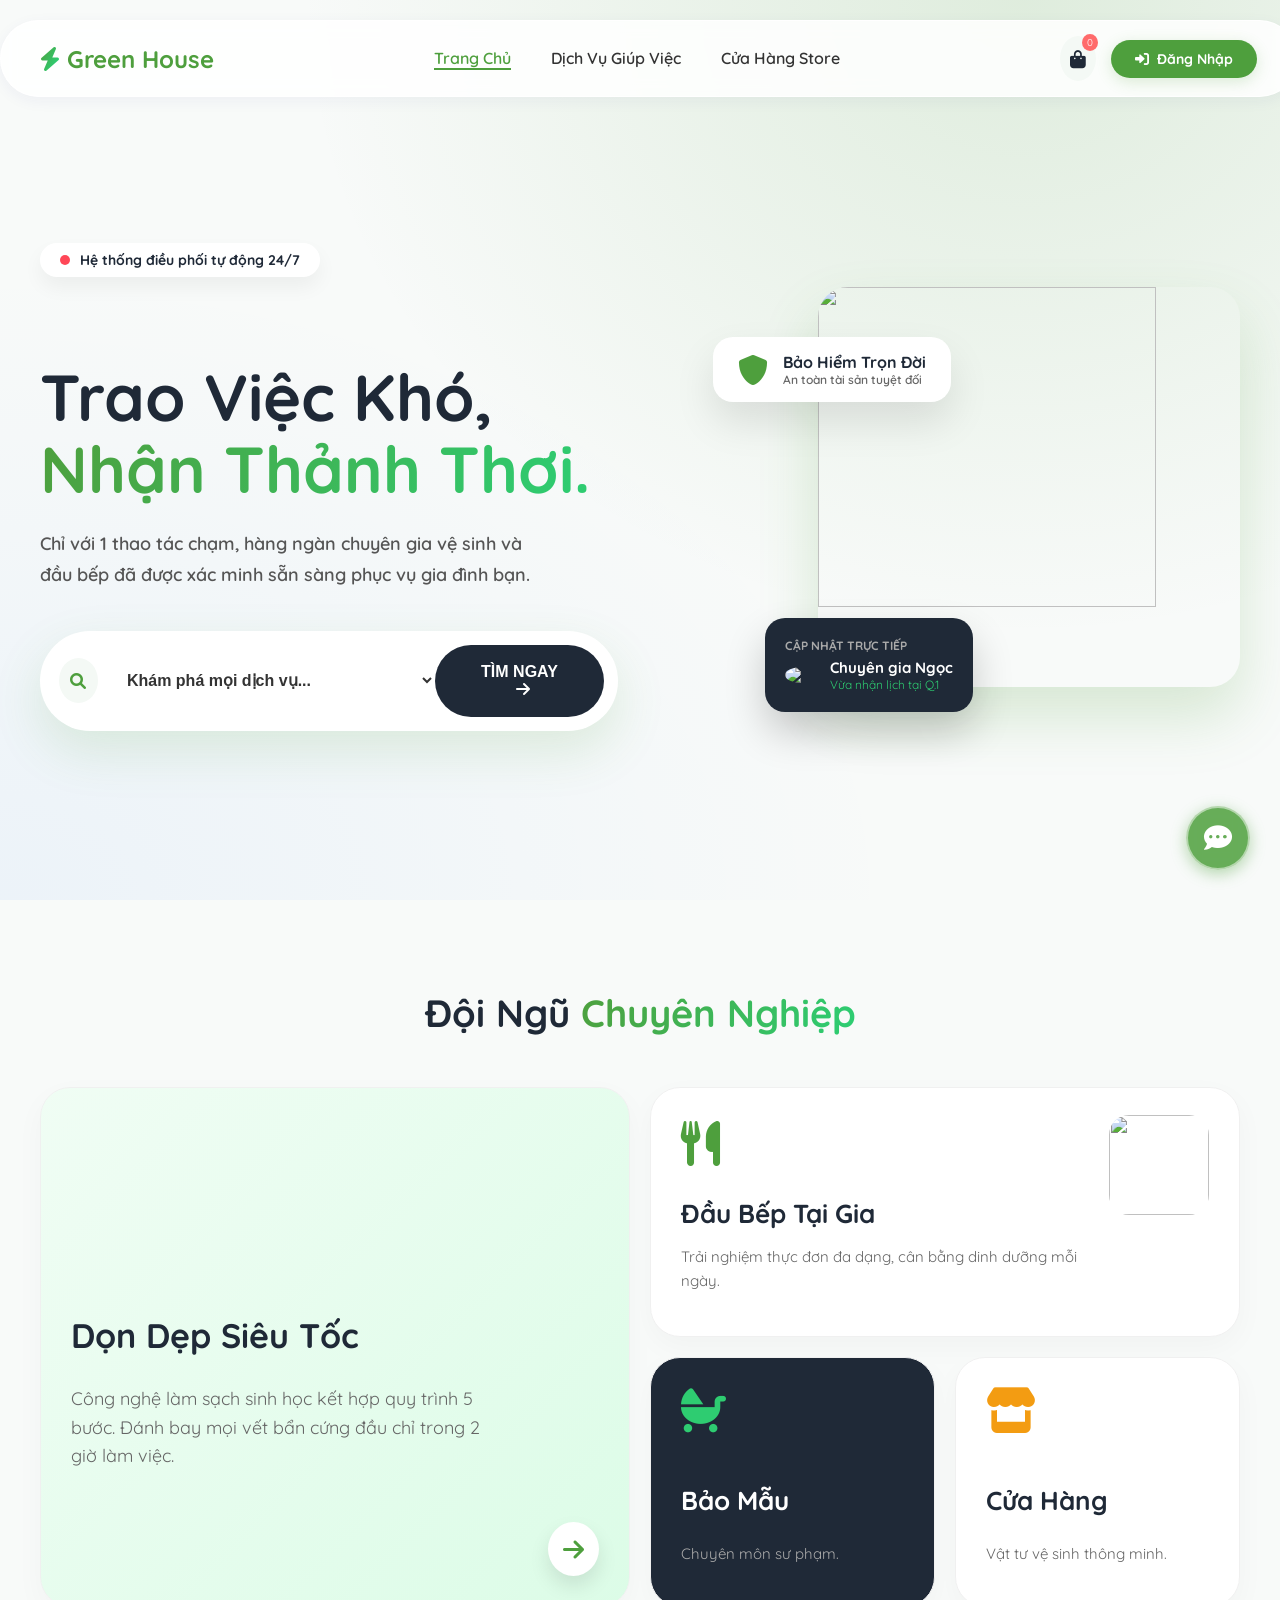
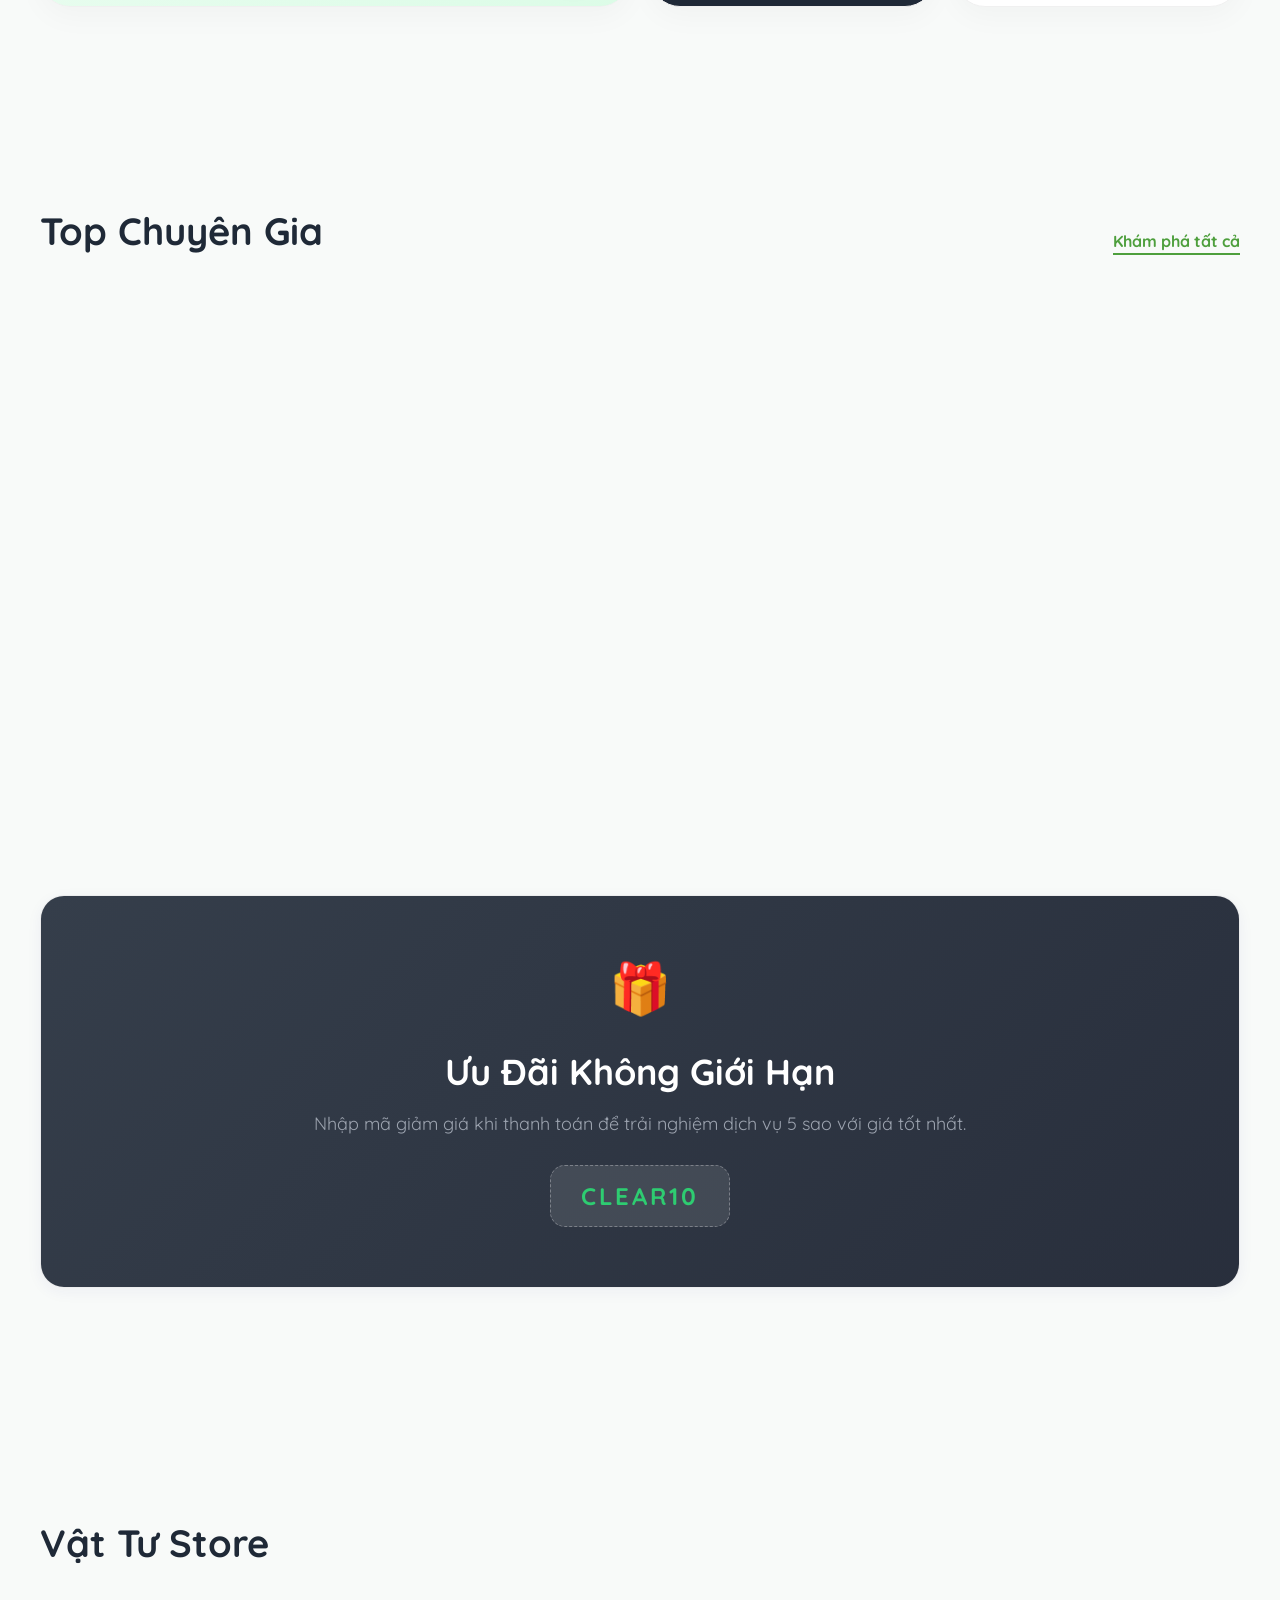
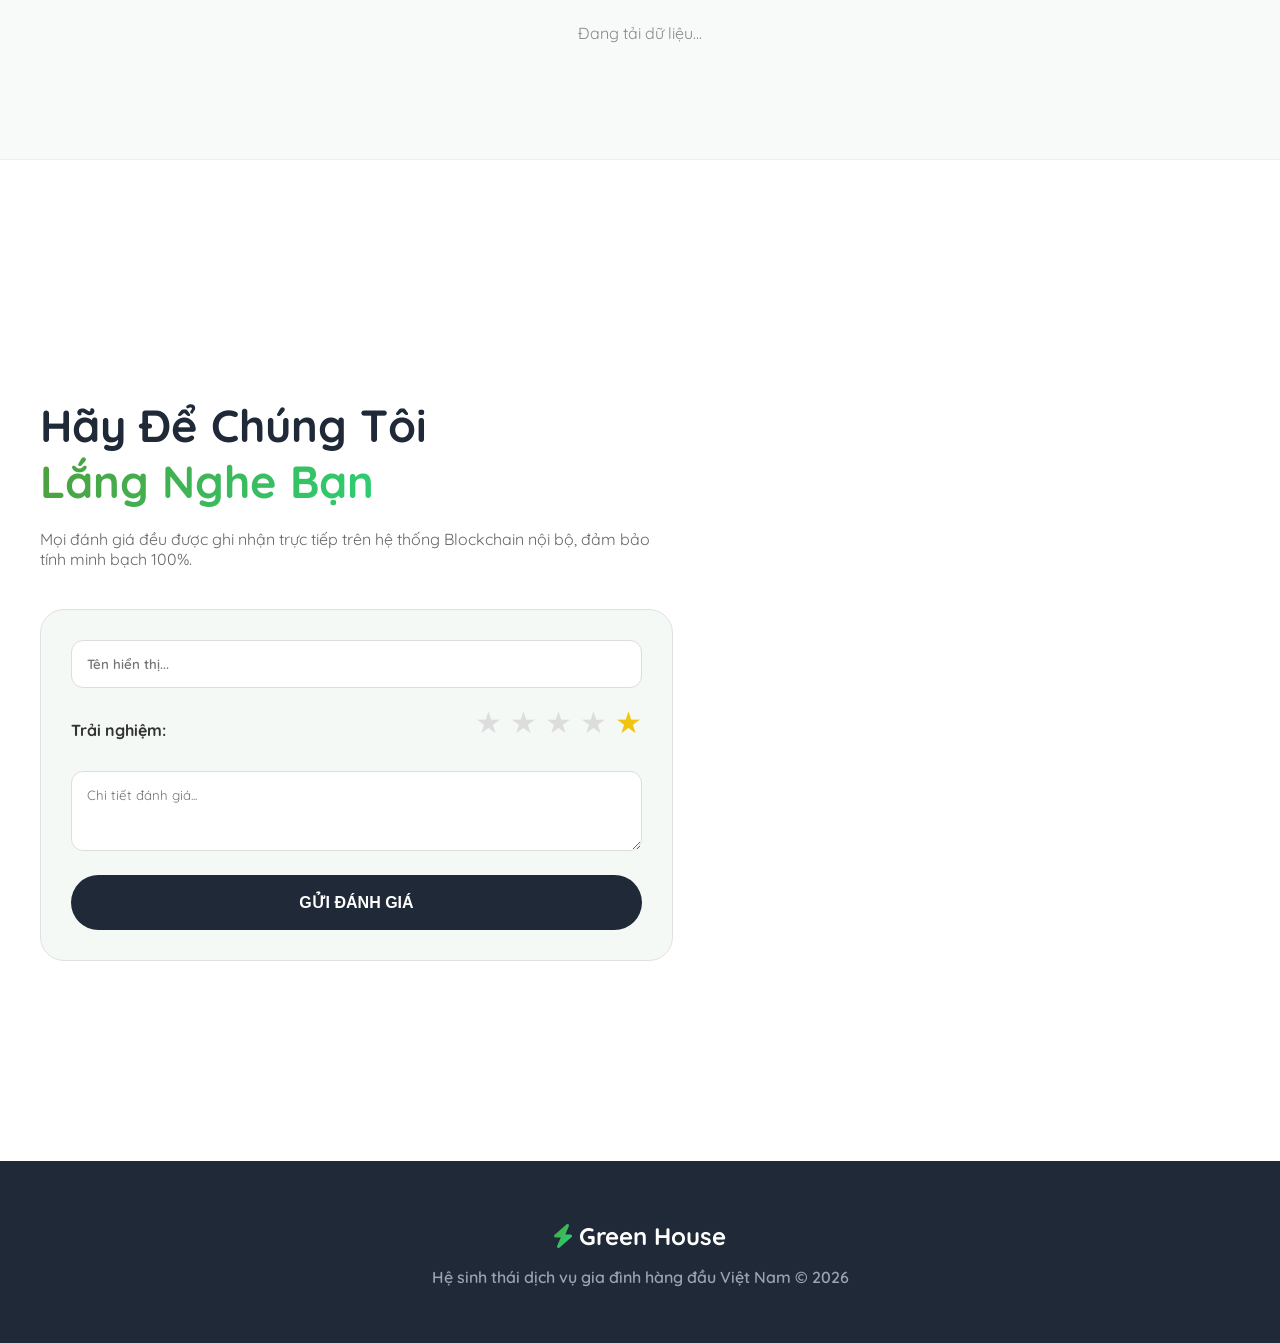
==== commit 810fd9b0: "sua file" ====
--- a/index.html
+++ b/index.html
@@ -1,17 +1,27 @@
 <!DOCTYPE html>
 <html lang="vi">
-
 <head>
     <meta charset="UTF-8">
     <meta name="viewport" content="width=device-width, initial-scale=1.0">
     <title>Green House - Chăm Sóc Gia Đình</title>
+    <meta name="description" content="Green House - Nền tảng đặt lịch giúp việc và mua sắm vật tư vệ sinh thông minh hàng đầu. Nhanh chóng, uy tín, minh bạch.">
+    <meta name="keywords" content="giúp việc, dọn nhà, bảo mẫu, vệ sinh, green house">
+    <meta property="og:title" content="Green House - Chăm Sóc Gia Đình">
+    <meta property="og:description" content="Hệ sinh thái dịch vụ gia đình hàng đầu. Trao việc khó, nhận thảnh thơi!">
+    <meta property="og:image" content="https://images.unsplash.com/photo-1584622650111-993a426fbf0a?auto=format&fit=crop&w=800&q=80">
+    <meta property="og:type" content="website">
     <link rel="stylesheet" href="https://cdnjs.cloudflare.com/ajax/libs/font-awesome/6.0.0/css/all.min.css">
     <link href="https://fonts.googleapis.com/css2?family=Quicksand:wght@500;700;800;900&display=swap" rel="stylesheet">
-    <link rel="stylesheet" href="style.css">
+    <link rel="stylesheet" href="css/base.css">
+    <link rel="stylesheet" href="css/layout.css">
+    <link rel="stylesheet" href="css/components.css">
+    <link rel="stylesheet" href="css/animation.css">
+    <link rel="stylesheet" href="css/home.css">
+    <link rel="stylesheet" href="css/booking.css">
+    <link rel="stylesheet" href="css/shop.css">
+    <link rel="stylesheet" href="css/responsive.css">
 </head>
-
 <body>
-
     <div id="toast-container"></div>
     <div id="authModal" class="modal"></div>
 
@@ -34,23 +44,17 @@
     </header>
 
     <div class="main-content">
-        
         <section>
             <div class="container hero-3d-container">
-                
                 <div class="hero-text-col reveal-up">
                     <div style="display: inline-flex; align-items: center; gap: 10px; background: white; padding: 8px 20px; border-radius: 50px; font-weight: 800; font-size: 14px; color: #1f2937; box-shadow: 0 10px 20px rgba(0,0,0,0.05); margin-bottom: 30px;">
                         <div style="width: 10px; height: 10px; background: #ff4757; border-radius: 50%; animation: pulseGreen 2s infinite;"></div>
                         Hệ thống điều phối tự động 24/7
                     </div>
-                    
-                    <h1 class="title-mask">
-                        Trao Việc Khó, <br><span class="text-neon">Nhận Thảnh Thơi.</span>
-                    </h1>
+                    <h1 class="title-mask">Trao Việc Khó, <br><span class="text-neon">Nhận Thảnh Thơi.</span></h1>
                     <p style="font-size: 18px; color: #555; max-width: 500px; line-height: 1.7; font-weight: 600;">
                         Chỉ với 1 thao tác chạm, hàng ngàn chuyên gia vệ sinh và đầu bếp đã được xác minh sẵn sàng phục vụ gia đình bạn.
                     </p>
-                    
                     <div class="floating-search">
                         <div style="background: #f4f9f5; width: 45px; height: 45px; border-radius: 50%; display: flex; align-items: center; justify-content: center; margin-left: 5px;">
                             <i class="fas fa-search" style="color: #4E9F3D;"></i>
@@ -66,10 +70,8 @@
                         </button>
                     </div>
                 </div>
-
                 <div class="hero-visual-col reveal-up stagger-1">
-                    <img src="https://images.unsplash.com/photo-1584622650111-993a426fbf0a?auto=format&fit=crop&w=800&q=80" class="img-main">
-                    
+                    <img loading="lazy" src="https://images.unsplash.com/photo-1584622650111-993a426fbf0a?auto=format&fit=crop&w=800&q=80" class="img-main">
                     <div class="ui-card-1">
                         <i class="fas fa-shield-alt" style="font-size: 30px; color: #4E9F3D;"></i>
                         <div>
@@ -77,11 +79,10 @@
                             <div style="font-size: 12px; color: #666; font-weight: 600;">An toàn tài sản tuyệt đối</div>
                         </div>
                     </div>
-
                     <div class="ui-card-2">
                         <div style="font-size: 12px; color: #aaa; margin-bottom: 5px; font-weight: bold;">CẬP NHẬT TRỰC TIẾP</div>
                         <div style="display: flex; align-items: center; gap: 10px;">
-                            <img src="https://ui-avatars.com/api/?name=Ngọc&background=2ecc71&color=fff" style="width: 35px; border-radius: 50%;">
+                            <img loading="lazy" src="https://ui-avatars.com/api/?name=Ngọc&background=2ecc71&color=fff" style="width: 35px; border-radius: 50%;">
                             <div>
                                 <div style="font-weight: 800; font-size: 15px;">Chuyên gia Ngọc</div>
                                 <div style="font-size: 12px; color: #2ecc71;">Vừa nhận lịch tại Q.1</div>
@@ -89,7 +90,6 @@
                         </div>
                     </div>
                 </div>
-
             </div>
         </section>
 
@@ -98,7 +98,6 @@
                 <div style="text-align: center; margin-bottom: 20px;" class="reveal-up">
                     <h2 style="font-size: 38px; font-weight: 900; color: #1f2937;">Đội Ngũ <span class="text-neon">Chuyên Nghiệp</span></h2>
                 </div>
-                
                 <div class="bento-grid-container reveal-up stagger-1">
                     <div class="bento-item bento-1" onclick="quickFilter('Dọn dẹp')">
                         <div class="bento-icon"><i class="fas fa-sparkles"></i></div>
@@ -106,7 +105,6 @@
                         <p class="bento-desc" style="font-size: 18px; max-width: 80%;">Công nghệ làm sạch sinh học kết hợp quy trình 5 bước. Đánh bay mọi vết bẩn cứng đầu chỉ trong 2 giờ làm việc.</p>
                         <i class="fas fa-arrow-right" style="position: absolute; bottom: 30px; right: 30px; font-size: 24px; color: #4E9F3D; background: white; padding: 15px; border-radius: 50%; box-shadow: 0 10px 20px rgba(0,0,0,0.1);"></i>
                     </div>
-                    
                     <div class="bento-item bento-2" onclick="quickFilter('Nấu ăn')">
                         <div style="display: flex; justify-content: space-between; align-items: flex-start;">
                             <div>
@@ -114,16 +112,14 @@
                                 <h3 class="bento-title">Đầu Bếp Tại Gia</h3>
                                 <p class="bento-desc">Trải nghiệm thực đơn đa dạng, cân bằng dinh dưỡng mỗi ngày.</p>
                             </div>
-                            <img src="https://images.unsplash.com/photo-1556910103-1c02745aae4d?auto=format&fit=crop&w=200&q=80" style="width: 100px; height: 100px; border-radius: 20px; object-fit: cover;">
-                        </div>
-                    </div>
-
+                            <img loading="lazy" src="https://images.unsplash.com/photo-1556910103-1c02745aae4d?auto=format&fit=crop&w=200&q=80" style="width: 100px; height: 100px; border-radius: 20px; object-fit: cover;">
+                        </div>
+                    </div>
                     <div class="bento-item bento-3" onclick="quickFilter('Trông trẻ')">
                         <div class="bento-icon"><i class="fas fa-baby-carriage"></i></div>
                         <h3 class="bento-title">Bảo Mẫu</h3>
                         <p class="bento-desc">Chuyên môn sư phạm.</p>
                     </div>
-
                     <div class="bento-item bento-4" onclick="window.location.href='shop.html'">
                         <div class="bento-icon" style="color: #f39c12;"><i class="fas fa-store"></i></div>
                         <h3 class="bento-title">Cửa Hàng</h3>
@@ -171,10 +167,8 @@
                     <div class="hero-text-col reveal-up">
                         <h2 style="font-size: 45px; font-weight: 900; color: #1f2937; margin-bottom: 20px;">Hãy Để Chúng Tôi <br><span class="text-neon">Lắng Nghe Bạn</span></h2>
                         <p style="font-size: 16px; color: #666; margin-bottom: 40px;">Mọi đánh giá đều được ghi nhận trực tiếp trên hệ thống Blockchain nội bộ, đảm bảo tính minh bạch 100%.</p>
-                        
                         <div style="background: #f4f9f5; padding: 30px; border-radius: 24px; border: 1px solid #e0e0e0;">
                             <input type="text" id="rvName" placeholder="Tên hiển thị..." style="width: 100%; padding: 15px; border-radius: 12px; border: 1px solid #ddd; outline: none; margin-bottom: 15px; font-family: inherit; font-weight: 600; box-sizing: border-box;">
-                            
                             <div style="display: flex; align-items: center; justify-content: space-between; margin-bottom: 15px;">
                                 <span style="font-weight: 800; color: #333;">Trải nghiệm:</span>
                                 <div class="rating-stars" style="color: #ddd; font-size: 30px; cursor: pointer;">
@@ -186,20 +180,16 @@
                                     <input type="hidden" id="rvStar" value="5">
                                 </div>
                             </div>
-                            
                             <textarea id="rvContent" rows="3" placeholder="Chi tiết đánh giá..." style="width: 100%; padding: 15px; border-radius: 12px; border: 1px solid #ddd; outline: none; margin-bottom: 20px; font-family: inherit; resize: vertical; box-sizing: border-box;"></textarea>
-                            
                             <button class="btn-hyper" style="width: 100%;" onclick="guiDanhGia()">GỬI ĐÁNH GIÁ</button>
                         </div>
                     </div>
-                    
                     <div class="hero-visual-col reveal-up stagger-1" style="height: auto;">
                         <div id="review-list" style="display: flex; flex-direction: column; gap: 20px;"></div>
                     </div>
                 </div>
             </div>
         </section>
-
     </div>
 
     <footer style="background: #1f2937; color: white; padding: 40px 20px; text-align: center;">
@@ -242,7 +232,7 @@
                 </select>
                 <div id="qrBox" style="display:none; text-align:center; background:#f4f9f5; padding:15px; border-radius:12px; border:1px solid #c8e6c9; margin-top:10px;">
                     <p style="margin:0 0 10px 0; font-weight:800; color:#4E9F3D;">Quét mã thanh toán</p>
-                    <img src="https://upload.wikimedia.org/wikipedia/commons/d/d0/QR_code_for_mobile_English_Wikipedia.svg" style="width:150px; height:150px; border-radius:12px; border:3px solid #4E9F3D;">
+                    <img loading="lazy" src="https://upload.wikimedia.org/wikipedia/commons/d/d0/QR_code_for_mobile_English_Wikipedia.svg" style="width:150px; height:150px; border-radius:12px; border:3px solid #4E9F3D;">
                     <p style="margin:10px 0 0 0; font-size:13px; font-weight:700;">Nội dung CK: <b style="color:#000;">DH<span id="qrMaDon"></span></b></p>
                     <input type="file" id="billUpload" accept="image/*" style="display:block; margin:10px auto 0; font-size: 13px;" onchange="kiemTraBill()">
                     <div id="billPreview" style="margin-top:10px; color:#4CAF50; font-weight: bold; font-size:13px; display:none;"><i class="fas fa-check-circle"></i> Đã tải ảnh!</div>
@@ -272,9 +262,18 @@
             <div id="maidDetailBody"></div>
         </div>
     </div>
-
     <script src="https://www.gstatic.com/firebasejs/10.8.0/firebase-app-compat.js"></script>
     <script src="https://www.gstatic.com/firebasejs/10.8.0/firebase-firestore-compat.js"></script>
-    <script src="script.js"></script>
+    <script src="js/config.js"></script>
+    <script src="js/utils.js"></script>
+    <script src="js/modal.js"></script>
+    <script src="js/toast.js"></script>
+    <script src="js/auth.js"></script>
+    <script src="js/profile.js"></script>
+    <script src="js/cart.js"></script>
+    <script src="js/booking.js"></script>
+    <script src="js/shop.js"></script>
+    <script src="js/main.js"></script>
+    <script src="js/init.js"></script>
 </body>
 </html>
--- a/css/base.css
+++ b/css/base.css
@@ -0,0 +1,9 @@
+@import url('https://fonts.googleapis.com/css2?family=Quicksand:wght@400;500;600;700&display=swap');
+:root { --primary: #4E9F3D; --bg: #f8faf9; --text: #333; --red: #FF6B6B; --blue: #0984e3; }
+body { font-family: 'Quicksand', sans-serif; margin: 0; padding: 0; background: var(--bg); color: var(--text); scroll-behavior: smooth; background-image: radial-gradient(at 80% 0%, rgba(78, 159, 61, 0.15) 0px, transparent 50%), radial-gradient(at 0% 100%, rgba(13, 110, 253, 0.05) 0px, transparent 50%); background-attachment: fixed; }
+.full-width { width: 100%; height: 42px; padding: 8px; font-size: 14px; border-radius: 6px; border: 1px solid #ccc; }
+a { text-decoration: none; color: inherit; transition: 0.3s; }
+.container { max-width: 1200px; margin: 0 auto; padding: 40px 20px; }
+.main-content section { padding: 40px 0; }
+.section-title { text-align: center; margin-bottom: 40px; font-size: 28px; color: var(--primary); position: relative; }
+.section-title::after { content: ''; display: block; width: 50px; height: 3px; background: #ddd; margin: 10px auto; }
--- a/css/layout.css
+++ b/css/layout.css
@@ -0,0 +1,9 @@
+header { background: white; padding: 10px 40px; position: sticky; top: 0; z-index: 100; box-shadow: 0 4px 20px rgba(0, 0, 0, 0.05); }
+.top-bar { display: flex; justify-content: space-between; align-items: center; padding-bottom: 10px; border-bottom: 1px solid #eee; }
+.logo { font-size: 24px; font-weight: 800; color: var(--primary); display: flex; align-items: center; gap: 8px; }
+.main-nav { display: flex; justify-content: center; gap: 40px; padding-top: 15px; font-weight: 600; }
+.main-nav a:hover, .main-nav a.active { color: var(--primary); border-bottom: 2px solid var(--primary); }
+.user-actions { display: flex; gap: 15px; align-items: center; }
+.icon-btn { position: relative; cursor: pointer; font-size: 20px; color: #555; }
+.badge { position: absolute; top: -5px; right: -8px; background: var(--red); color: white; font-size: 10px; padding: 2px 5px; border-radius: 50%; }
+.grid-3 { display: grid; grid-template-columns: repeat(auto-fit, minmax(300px, 1fr)); gap: 30px; }
--- a/css/components.css
+++ b/css/components.css
@@ -0,0 +1,52 @@
+.btn-primary, .btn-add-cart, .btn-white { padding: 10px; border: none; border-radius: 8px; cursor: pointer; font-weight: bold; transition: 0.3s; }
+.btn-primary { background: var(--primary); color: white; width: auto; padding: 12px 30px; border-radius: 30px; }
+.btn-white { background: white; color: var(--text); padding: 12px 30px; border-radius: 30px; border: 1px solid #ddd; }
+.btn-hyper { background: #1f2937; color: #fff; border: none; padding: 18px 40px; border-radius: 50px; font-weight: 800; font-size: 16px; cursor: pointer; position: relative; z-index: 1; overflow: hidden; transition: 0.4s; }
+.btn-hyper::before { content: ''; position: absolute; top: 0; left: 0; width: 100%; height: 100%; background: linear-gradient(45deg, #4E9F3D, #2ecc71); z-index: -1; transition: 0.4s; opacity: 0; }
+.btn-hyper:hover::before { opacity: 1; }
+.btn-hyper:hover { transform: scale(1.05); box-shadow: 0 15px 30px rgba(46, 204, 113, 0.4); }
+.glass-panel { background: rgba(255, 255, 255, 0.85); backdrop-filter: blur(8px); -webkit-backdrop-filter: blur(8px); border: 1px solid rgba(255, 255, 255, 0.9); box-shadow: 0 4px 15px 0 rgba(31, 38, 135, 0.05); border-radius: 24px; transform: translateZ(0); will-change: transform; }
+.text-neon { background: linear-gradient(120deg, #4E9F3D, #2ecc71, #4E9F3D); background-size: 200% auto; -webkit-background-clip: text; -webkit-text-fill-color: transparent; animation: gradientFlow 3s linear infinite; }
+.card, .event-card-mini { background: white; border-radius: 15px; box-shadow: 0 5px 15px rgba(0, 0, 0, 0.05); transition: all 0.3s ease; cursor: pointer; }
+.card:hover { transform: translateY(-5px); border-color: var(--primary); }
+.card-img { height: 200px; width: 100%; object-fit: cover; }
+.card-content { padding: 20px; }
+.event-card-mini { flex: 1; min-width: 200px; max-width: 300px; display: flex; align-items: center; gap: 15px; padding: 20px; border: 1px solid #eee; }
+.event-card-mini:hover { background: #f0fdf4; border-color: var(--primary); transform: translateY(-5px); box-shadow: 0 5px 15px rgba(76, 175, 80, 0.1); }
+.event-card-mini strong { display: block; font-size: 16px; color: var(--text); }
+.review-card { background: white; padding: 20px; border-radius: 24px !important; box-shadow: 0 10px 20px rgba(0,0,0,0.03) !important; text-align: center; border: 2px solid #f3f4f6 !important; transition: 0.4s cubic-bezier(0.175, 0.885, 0.32, 1.275) !important; }
+.review-card:hover { transform: translateY(-10px) scale(1.03) !important; border-color: #4CAF50 !important; box-shadow: 0 20px 40px rgba(76,175,80,0.15) !important; }
+.star-rating { color: #f1c40f; margin-bottom: 10px; }
+.rating-stars { font-size: 30px; color: #ddd; cursor: pointer; margin-bottom: 15px; }
+.rating-stars .star.active { color: #f1c40f; }
+.custom-dropdown { position: relative; width: 100%; cursor: pointer; }
+.dropdown-selected { display: flex; justify-content: space-between; align-items: center; color: white; font-size: 16px; font-weight: 700; padding: 5px 0; }
+.dropdown-selected i { transition: transform 0.3s; }
+.dropdown-list { position: absolute; top: calc(100% + 20px); left: -15px; width: 280px; background: #ffffff; border-radius: 16px; box-shadow: 0 15px 35px rgba(0,0,0,0.15); overflow-y: auto; max-height: 320px; z-index: 1000; opacity: 0; visibility: hidden; transform: translateY(-15px); transition: all 0.3s cubic-bezier(0.4, 0, 0.2, 1); border: 1px solid #e0e0e0; }
+.custom-dropdown.open .dropdown-list { opacity: 1; visibility: visible; transform: translateY(0); }
+.custom-dropdown.open .dropdown-selected i { transform: rotate(180deg); }
+.dropdown-item { padding: 14px 20px; color: #444; font-size: 15px; font-weight: 600; transition: 0.2s ease; border-bottom: 1px solid #f5f5f5; }
+.dropdown-item:last-child { border-bottom: none; }
+.dropdown-item:hover, .dropdown-item.active { background: #e8f5e9; color: #2e7d32; padding-left: 28px; }
+.modal { display: none; position: fixed; top: 0; left: 0; width: 100%; height: 100%; background: rgba(0, 0, 0, 0.6); z-index: 10000; justify-content: center; align-items: center; }
+.modal-content { background: white; width: 450px; padding: 30px; border-radius: 15px; position: relative; max-height: 90vh; overflow-y: auto; }
+.modal-content.modal-lg { width: 900px; max-width: 95%; display: flex; gap: 30px; flex-wrap: wrap; }
+.close-modal { position: absolute; top: 10px; right: 10px; font-size: 32px !important; font-weight: bold; color: #333 !important; cursor: pointer; z-index: 10000; background: #f1f2f6; width: 45px; height: 45px; display: flex; align-items: center; justify-content: center; border-radius: 50%; transition: 0.3s; box-shadow: 0 2px 5px rgba(0,0,0,0.1); }
+.close-modal:hover { background: #e74c3c; color: white !important; transform: rotate(90deg); }
+#toast-container { position: fixed; top: 20px; right: 20px; z-index: 10001; }
+.toast-msg { min-width: 300px; background: white; padding: 15px 20px; margin-bottom: 10px; border-radius: 8px; box-shadow: 0 5px 15px rgba(0, 0, 0, 0.15); display: flex; align-items: center; gap: 15px; animation: slideInRight 0.3s; border-left: 5px solid #ccc; }
+.t-success { border-left-color: #2ecc71; }
+.t-error { border-left-color: #e74c3c; }
+.t-icon { font-size: 20px; }
+.t-success .t-icon { color: #2ecc71; }
+.t-error .t-icon { color: #e74c3c; }
+/* Chat Client Nổi Góc Phải */
+.chat-btn { position: fixed; bottom: 30px; right: 30px; width: 60px; height: 60px; background: linear-gradient(135deg, #4E9F3D, #2ecc71); border-radius: 50%; color: white; display: flex; justify-content: center; align-items: center; font-size: 28px; cursor: pointer; z-index: 9000; box-shadow: 0 4px 15px rgba(78, 159, 61, 0.4); }
+.chat-window { display: none; position: fixed; bottom: 100px; right: 30px; width: 350px; height: 450px; background: white; border-radius: 15px; box-shadow: 0 10px 40px rgba(0, 0, 0, 0.15); z-index: 9001; flex-direction: column; overflow: hidden; border: 1px solid #eee; }
+.chat-header { background: var(--primary); color: white; padding: 15px; font-weight: bold; display: flex; justify-content: space-between; align-items: center; }
+.chat-body { flex: 1; padding: 15px; overflow-y: auto; background: #f0f2f5; display: flex; flex-direction: column; gap: 10px; }
+.chat-footer { padding: 10px; background: white; border-top: 1px solid #eee; display: flex; align-items: center; gap: 10px; }
+.chat-footer input { flex: 1; padding: 10px 15px; border-radius: 20px; border: 1px solid #ddd; outline: none; background: #f9f9f9; }
+.msg { max-width: 75%; padding: 10px 15px; border-radius: 15px; font-size: 14px; word-wrap: break-word; }
+.msg-me { background: var(--primary); color: white; align-self: flex-end; }
+.msg-ad { background: white; color: var(--text); align-self: flex-start; }
--- a/css/animation.css
+++ b/css/animation.css
@@ -0,0 +1,37 @@
+@keyframes gradientBG { 0% { background-position: 0% 50%; } 50% { background-position: 100% 50%; } 100% { background-position: 0% 50%; } }
+@keyframes floatUp { 0% { transform: translateY(0) scale(1); opacity: 1; } 100% { transform: translateY(-700px) scale(1.2); opacity: 0; } }
+@keyframes fadeInUp { from { opacity: 0; transform: translateY(40px); } to { opacity: 1; transform: translateY(0); } }
+@keyframes slideInRight { from { transform: translateX(100%); opacity: 0; } to { transform: translateX(0); opacity: 1; } }
+@keyframes gradientFlow { to { background-position: 200% center; } }
+@keyframes revealAnim { to { opacity: 1; transform: translateY(0); } }
+@keyframes floatSlow { 0%, 100% { transform: translateY(0); } 50% { transform: translateY(-20px); } }
+@keyframes floatFast { 0%, 100% { transform: translateY(0); } 50% { transform: translateY(15px); } }
+@keyframes slideUpFast { 0% { opacity: 0; transform: translateY(40px); } 100% { opacity: 1; transform: translateY(0); } }
+@keyframes floatUpDown { 0%, 100% { transform: translateY(0); } 50% { transform: translateY(-15px); } }
+@keyframes pulseGlow { 0% { box-shadow: 0 0 0 0 rgba(76, 175, 80, 0.4); transform: scale(1); } 70% { box-shadow: 0 0 0 15px rgba(76, 175, 80, 0); transform: scale(1.02); } 100% { box-shadow: 0 0 0 0 rgba(76, 175, 80, 0); transform: scale(1); } }
+@keyframes shimmerText { 0% { background-position: -200% center; } 100% { background-position: 200% center; } }
+@keyframes sweepShine { 100% { left: 125%; } }
+@keyframes spinSlow { 100% { transform: rotate(360deg); } }
+@keyframes spin3D { 100% { transform: rotateY(360deg); } }
+@keyframes shakeIcon { 0%, 100% { transform: translateX(0); } 25% { transform: translateX(-3px) rotate(-5deg); } 75% { transform: translateX(3px) rotate(5deg); } }
+@keyframes marqueeMove { 0% { transform: translateX(0); } 100% { transform: translateX(-50%); } }
+@keyframes bounceIcon { 0%, 100% { transform: translateY(0); } 50% { transform: translateY(-10px); } }
+@keyframes popIn { 0% { transform: scale(0); opacity: 0; } 80% { transform: scale(1.2); opacity: 1; } 100% { transform: scale(1); opacity: 1; } }
+@keyframes driftShape { 0% { transform: translate(0,0) rotate(0deg); } 100% { transform: translate(30px, 50px) rotate(45deg); } }
+@keyframes flyAway { 0% { transform: translate(0,0); opacity:1; } 100% { transform: translate(20px, -20px); opacity:0; } }
+@keyframes scaleUp { from { transform: scale(0.9); opacity: 0; } to { transform: scale(1); opacity: 1; } }
+
+.reveal-up { opacity: 0; transform: translateY(40px); animation: revealAnim 1s forwards cubic-bezier(0.2, 0.8, 0.2, 1); }
+.stagger-1 { animation-delay: 0.1s; } .stagger-2 { animation-delay: 0.2s; } .stagger-3 { animation-delay: 0.3s; }
+.slide-up-fast { opacity: 0; animation: slideUpFast 0.8s cubic-bezier(0.16, 1, 0.3, 1) forwards; }
+.float-up-down { animation: floatUpDown 4s ease-in-out infinite; }
+.pulse-infinite { animation: pulseGlow 2s infinite; }
+.spin-slow { animation: spinSlow 10s linear infinite; }
+.spin-3d { display: inline-block; animation: spin3D 3s linear infinite; }
+.shake-icon { display: inline-block; animation: shakeIcon 2s ease-in-out infinite; }
+.bounce-icon { display: inline-block; animation: bounceIcon 2s infinite; }
+.pop-in { animation: popIn 0.5s cubic-bezier(0.175, 0.885, 0.32, 1.275) backwards; }
+.delay-1 { animation-delay: 0.2s !important; } .delay-2 { animation-delay: 0.4s !important; }
+.hover-lift { transition: 0.4s cubic-bezier(0.16, 1, 0.3, 1); }
+.hover-lift:hover { transform: translateY(-10px) scale(1.02); box-shadow: 0 20px 40px rgba(0,0,0,0.1); }
+.shimmer-text-green { background: linear-gradient(90deg, #1f2937 0%, #4CAF50 50%, #1f2937 100%); background-size: 200% auto; -webkit-background-clip: text; -webkit-text-fill-color: transparent; animation: shimmerText 3s linear infinite; }
--- a/css/home.css
+++ b/css/home.css
@@ -0,0 +1,37 @@
+.hero-section { position: relative; height: 500px; display: flex; align-items: center; justify-content: center; text-align: center; overflow: hidden; border-radius: 0 0 50px 50px; margin-bottom: 50px; box-shadow: 0 10px 30px rgba(0, 0, 0, 0.05); background: linear-gradient(-45deg, #E0F7FA, #B2EBF2, #C8E6C9, #E8F5E9); background-size: 400% 400%; animation: gradientBG 12s ease infinite; }
+.floating-bubbles { position: absolute; top: 0; left: 0; width: 100%; height: 100%; z-index: 0; pointer-events: none; }
+.bubble { position: absolute; bottom: -100px; background: rgba(255, 255, 255, 0.6); backdrop-filter: blur(2px); animation: floatUp 10s infinite linear; border-radius: 50%; box-shadow: 0 0 10px rgba(255, 255, 255, 0.5); }
+.bubble:nth-child(1) { width: 60px; height: 60px; left: 10%; animation-duration: 8s; }
+.bubble:nth-child(2) { width: 90px; height: 90px; left: 30%; animation-duration: 12s; animation-delay: 2s; }
+.bubble:nth-child(3) { width: 50px; height: 50px; left: 55%; animation-duration: 9s; animation-delay: 4s; }
+.bubble:nth-child(4) { width: 120px; height: 120px; left: 75%; animation-duration: 15s; animation-delay: 1s; }
+.bubble:nth-child(5) { width: 40px; height: 40px; left: 90%; animation-duration: 7s; animation-delay: 3s; }
+.hero-content { z-index: 1; padding: 0 20px; animation: fadeInUp 1.5s ease-out forwards; }
+.hero-text { font-size: 52px; color: #1b5e20; font-weight: 800; text-shadow: 1px 1px 5px rgba(255, 255, 255, 0.8); margin-bottom: 30px; line-height: 1.2; }
+.btn-primary-hero { display: inline-block; background: #4CAF50; color: white; padding: 16px 45px; border-radius: 30px; text-decoration: none; font-weight: bold; font-size: 18px; transition: all 0.3s ease; box-shadow: 0 5px 15px rgba(76, 175, 80, 0.3); }
+.btn-primary-hero:hover { transform: translateY(-3px) scale(1.05); background: #388E3C; box-shadow: 0 8px 20px rgba(76, 175, 80, 0.5); }
+.hero-3d-container { display: flex; align-items: center; padding: 80px 0; gap: 40px; flex-wrap: wrap; }
+.hero-text-col { flex: 1.2; min-width: 350px; z-index: 2; }
+.hero-visual-col { flex: 1; min-width: 350px; position: relative; height: 500px; }
+.img-main { width: 80%; height: 80%; object-fit: cover; border-radius: 30px; position: absolute; right: 0; top: 10%; box-shadow: 0 30px 60px rgba(78, 159, 61, 0.2); animation: floatSlow 6s ease-in-out infinite; }
+.ui-card-1 { position: absolute; left: 0; top: 20%; background: white; padding: 15px 25px; border-radius: 20px; box-shadow: 0 20px 40px rgba(0,0,0,0.1); display: flex; align-items: center; gap: 15px; animation: floatFast 4s ease-in-out infinite alternate; }
+.ui-card-2 { position: absolute; left: 10%; bottom: 5%; background: #1f2937; color: white; padding: 20px; border-radius: 20px; box-shadow: 0 20px 40px rgba(0,0,0,0.2); animation: floatSlow 5s ease-in-out infinite alternate-reverse; }
+.title-mask { font-size: 65px; font-weight: 900; line-height: 1.1; color: #1f2937; margin-bottom: 25px; }
+.floating-search { background: white; padding: 10px; border-radius: 100px; display: flex; align-items: center; box-shadow: 0 20px 50px rgba(78, 159, 61, 0.15); border: 4px solid rgba(255,255,255,0.5); margin-top: 40px; max-width: 550px; position: relative; overflow: hidden; }
+.floating-search select { flex: 1; border: none; outline: none; background: transparent; font-size: 16px; font-weight: 700; padding: 0 25px; color: #333; }
+.bento-grid-container { display: grid; grid-template-columns: repeat(4, 1fr); grid-template-rows: repeat(2, 250px); gap: 20px; margin-top: 50px; }
+.bento-item { background: white; border-radius: 30px; padding: 30px; position: relative; overflow: hidden; transition: 0.5s cubic-bezier(0.175, 0.885, 0.32, 1.275); box-shadow: 0 10px 30px rgba(0,0,0,0.03); display: flex; flex-direction: column; justify-content: center; cursor: pointer; border: 1px solid #f0f0f0; }
+.bento-1 { grid-column: span 2; grid-row: span 2; background: linear-gradient(135deg, #f0fdf4, #dcfce7); }
+.bento-2 { grid-column: span 2; }
+.bento-3 { grid-column: span 1; background: #1f2937; color: white !important; }
+.bento-4 { grid-column: span 1; }
+.bento-item::after { content: ''; position: absolute; top: -50%; left: -50%; width: 200%; height: 200%; background: radial-gradient(circle, rgba(78,159,61,0.1) 0%, transparent 70%); opacity: 0; transition: 0.5s; pointer-events: none; }
+.bento-item:hover { transform: translateY(-10px) scale(1.02); border-color: #4E9F3D; box-shadow: 0 20px 40px rgba(78, 159, 61, 0.15); }
+.bento-item:hover::after { opacity: 1; }
+.bento-icon { font-size: 45px; margin-bottom: 20px; color: #4E9F3D; }
+.bento-3 .bento-icon { color: #2ecc71; }
+.bento-title { font-size: 26px; font-weight: 900; margin-bottom: 10px; color: #1f2937; }
+.bento-3 .bento-title { color: white; }
+.bento-desc { font-size: 15px; color: #666; line-height: 1.6; }
+.bento-3 .bento-desc { color: #aaa; }
+#home-maid-list { min-height: 400px; }
--- a/css/booking.css
+++ b/css/booking.css
@@ -0,0 +1,44 @@
+.elite-header { background: linear-gradient(rgba(46, 125, 50, 0.8), rgba(78, 159, 61, 0.8)), url('https://images.unsplash.com/photo-1581578731548-c64695cc6952?auto=format&fit=crop&w=1350&q=80') center/cover; padding: 80px 20px 120px; text-align: center; border-radius: 0 0 40px 40px; position: relative; margin-bottom: -60px; z-index: 99; }
+.elite-header h1 { color: #ffffff; font-size: 42px; margin: 0 0 15px 0; font-weight: 800; text-shadow: 0 4px 10px rgba(0, 0, 0, 0.3); }
+.elite-header p { color: #e8f5e9; font-size: 18px; margin: 0 0 40px 0; font-weight: 500; }
+.glass-filter-wrapper { background: rgba(255, 255, 255, 0.8); padding: 20px 30px; border-radius: 24px; display: flex; gap: 20px; align-items: center; box-shadow: 0 15px 35px rgba(0,0,0,0.05); border: 1px solid white; flex-wrap: wrap; margin-top: 30px; }
+.gf-item { flex: 1; min-width: 200px; }
+.gf-item label { font-weight: 800; color: #1f2937; margin-bottom: 10px; display: block; font-size: 14px; text-transform: uppercase; letter-spacing: 1px; }
+.custom-dropdown .dropdown-selected { color: #333 !important; font-weight: 800 !important; padding: 10px !important; background: #f4f9f5; border-radius: 12px; }
+.maid-grid { display: grid; grid-template-columns: repeat(auto-fill, minmax(260px, 1fr)); gap: 30px; padding: 10px; width: 100%; }
+.elite-card, .maid-card-premium { background: #fff; border-radius: 30px !important; overflow: hidden; box-shadow: 0 10px 30px rgba(0, 0, 0, 0.05) !important; transition: all 0.4s ease; position: relative; cursor: pointer; border: 1px solid #fff !important; display: flex; flex-direction: column; height: 420px; }
+.elite-card:hover, .maid-card-premium:hover { transform: translateY(-10px) scale(1.02) !important; box-shadow: 0 20px 40px rgba(78, 159, 61, 0.2) !important; border-color: #4E9F3D !important; }
+.elite-avatar { width: 100%; height: 100%; object-fit: cover; transition: transform 0.6s ease; }
+.elite-card:hover .elite-avatar { transform: scale(1.08); }
+.elite-overlay { position: absolute; bottom: 0; left: 0; width: 100%; height: 60%; background: linear-gradient(to top, rgba(27, 94, 32, 0.95) 0%, rgba(46, 125, 50, 0.6) 60%, transparent 100%); display: flex; flex-direction: column; justify-content: flex-end; padding: 25px; box-sizing: border-box; transition: 0.3s; }
+.elite-status { position: absolute; top: 20px; right: 20px; background: rgba(255, 255, 255, 0.95); padding: 6px 15px; border-radius: 20px; font-size: 12px; font-weight: 800; box-shadow: 0 5px 15px rgba(0, 0, 0, 0.1); display: flex; align-items: center; gap: 5px; z-index: 2; }
+.elite-status.free { color: #2ecc71; } .elite-status.busy { color: #e74c3c; }
+.elite-name { color: #fff; font-size: 24px; font-weight: 800; margin: 0 0 5px; }
+.elite-info { color: #c8e6c9; font-size: 14px; margin: 0 0 12px; display: flex; align-items: center; gap: 5px; }
+.elite-rating { color: #f1c40f; font-size: 14px; margin-bottom: 15px; font-weight: bold; }
+.elite-tags { display: flex; flex-wrap: wrap; gap: 6px; margin-bottom: 15px; }
+.elite-tag { background: rgba(255, 255, 255, 0.2); backdrop-filter: blur(5px); color: #fff; padding: 5px 12px; border-radius: 15px; font-size: 11px; font-weight: 600; border: 1px solid rgba(255, 255, 255, 0.3); }
+.elite-book-btn { background: #fff; color: #2e7d32; border: none; padding: 14px; width: 100%; border-radius: 20px !important; font-weight: 900 !important; font-size: 14px; cursor: pointer; transition: all 0.3s ease; opacity: 0; transform: translateY(20px); }
+.elite-card:hover .elite-book-btn { opacity: 1; transform: translateY(0); }
+.elite-book-btn:hover:not(.busy) { background: #4CAF50; color: #fff; }
+.elite-book-btn.busy { background: rgba(255, 255, 255, 0.3); color: rgba(255, 255, 255, 0.5); cursor: not-allowed; }
+.split-modal { position: fixed; top: 0; left: 0; width: 100%; height: 100%; background: rgba(0, 0, 0, 0.6); backdrop-filter: blur(8px); z-index: 10000; display: none; align-items: center; justify-content: center; }
+.split-box { background: #fff; width: 900px; max-width: 95%; border-radius: 24px; display: flex; overflow: hidden; box-shadow: 0 30px 60px rgba(0, 0, 0, 0.3); animation: scaleUp 0.3s ease-out; position: relative; }
+.sb-left { width: 40%; background: linear-gradient(135deg, #4E9F3D 0%, #1b5e20 100%); padding: 40px; color: white; display: flex; flex-direction: column; justify-content: space-between; }
+.sb-right { width: 60%; padding: 40px; background: #fafafa; position: relative; }
+.sb-close { position: absolute; top: 20px; right: 25px; font-size: 30px; color: #999; cursor: pointer; transition: 0.2s; }
+.sb-close:hover { color: #e74c3c; }
+.sb-avatar { width: 100px; height: 100px; border-radius: 50%; border: 4px solid rgba(255, 255, 255, 0.3); margin-bottom: 15px; object-fit: cover; }
+.sb-name { font-size: 24px; font-weight: 800; margin: 0 0 5px; }
+.sb-sub { color: #c8e6c9; font-size: 14px; margin: 0 0 30px; }
+.sb-total-box { background: rgba(0, 0, 0, 0.2); padding: 20px; border-radius: 15px; border: 1px solid rgba(255, 255, 255, 0.1); }
+.sb-total-box p { margin: 0 0 5px; font-size: 14px; color: #c8e6c9; }
+.sb-total-box h2 { margin: 0; font-size: 32px; font-weight: 900; color: #fff; }
+.sb-title { color: #2e7d32; margin: 0 0 25px; font-size: 24px; font-weight: 800; }
+.form-row { margin-bottom: 20px; }
+.form-row label { display: block; font-size: 13px; font-weight: 800; color: #555; margin-bottom: 8px; text-transform: uppercase; }
+.form-input-elite { width: 100%; padding: 14px; border: 2px solid #e0e0e0; border-radius: 12px; font-family: inherit; font-size: 15px; transition: 0.3s; box-sizing: border-box; background: #fff; outline: none; }
+.form-input-elite:focus { border-color: #4E9F3D; box-shadow: 0 0 0 4px rgba(78, 159, 61, 0.1); }
+.btn-confirm-elite { width: 100%; padding: 16px; background: #4E9F3D; color: white; border: none; border-radius: 12px; font-size: 16px; font-weight: 800; cursor: pointer; transition: 0.3s; margin-top: 10px; box-shadow: 0 8px 20px rgba(78, 159, 61, 0.25); }
+.btn-confirm-elite:hover { background: #388e3c; transform: translateY(-2px); }
+#maid-list-container { min-height: 400px; }
--- a/css/shop.css
+++ b/css/shop.css
@@ -0,0 +1,28 @@
+.grid-3 { display: grid; grid-template-columns: repeat(auto-fit, minmax(300px, 1fr)); gap: 30px; }
+
+.shop-card {
+    border-radius: 30px !important; border: 1px solid #fff !important; transition: 0.4s !important;
+    box-shadow: 0 10px 30px rgba(0,0,0,0.04) !important; overflow: hidden; background: white;
+}
+
+.shop-card:hover { transform: translateY(-10px) scale(1.02) !important; border-color: #4E9F3D !important; box-shadow: 0 20px 40px rgba(78, 159, 61, 0.15) !important; }
+
+.pd-main-img { width: 100%; height: 350px; object-fit: cover; border-radius: 10px; }
+
+.pd-gallery { display: flex; gap: 10px; overflow-x: auto; margin-top: 10px; }
+
+.pd-thumb { width: 60px; height: 60px; object-fit: cover; border-radius: 5px; cursor: pointer; opacity: 0.7; transition: 0.3s; }
+.pd-thumb.active { opacity: 1; border: 2px solid var(--primary); }
+
+.pd-desc { background:#f9f9f9; padding:15px; border-radius:10px; max-height:200px; overflow-y:auto; color:#555; }.shop-grid { display: grid; grid-template-columns: repeat(auto-fill, minmax(220px, 1fr)); gap: 20px; }
+.shop-card { border-radius: 30px !important; border: 1px solid #fff !important; transition: 0.4s !important; box-shadow: 0 10px 30px rgba(0,0,0,0.04) !important; overflow: hidden; background: white; }
+.shop-card:hover { transform: translateY(-10px) scale(1.02) !important; border-color: #4E9F3D !important; box-shadow: 0 20px 40px rgba(78, 159, 61, 0.15) !important; }
+.shop-card .btn-primary { background: #1f2937 !important; border-radius: 15px !important; font-weight: 900 !important; transition: 0.4s; }
+.shop-card:hover .btn-primary { background: #4E9F3D !important; }
+.pd-images, .pd-info { flex: 1; min-width: 300px; }
+.pd-main-img { width: 100%; height: 350px; object-fit: cover; border-radius: 10px; margin-bottom: 10px; }
+.pd-gallery { display: flex; gap: 10px; overflow-x: auto; margin-top: 10px; }
+.pd-thumb { width: 60px; height: 60px; object-fit: cover; border-radius: 5px; cursor: pointer; opacity: 0.7; transition: 0.3s; }
+.pd-thumb:hover, .pd-thumb.active { opacity: 1; border: 2px solid var(--primary); }
+.pd-desc { color: #666; line-height: 1.6; margin-bottom: 20px; max-height: 250px; overflow-y: auto; background: #f8f9fa; padding: 15px; border-radius: 10px; }
+#shop-product-grid { min-height: 400px; }
--- a/css/responsive.css
+++ b/css/responsive.css
@@ -0,0 +1,64 @@
+@media screen and (max-width: 768px) {
+    header.glass-panel { padding: 15px 20px !important; border-radius: 20px !important; }
+    .top-bar { flex-direction: column; gap: 15px; }
+    .main-nav { gap: 10px; flex-wrap: wrap; font-size: 14px; justify-content: center; }
+    .user-actions { width: 100%; justify-content: center; border-top: 1px dashed #eee; padding-top: 10px; }
+    .title-mask { font-size: 40px !important; margin-bottom: 15px !important; }
+    .hero-text-col p { font-size: 15px !important; }
+    .floating-search { flex-direction: column; border-radius: 20px !important; padding: 15px !important; gap: 10px; }
+    .floating-search select { width: 100%; padding: 10px !important; text-align: center; border-bottom: 1px solid #ccc; margin-bottom: 10px; }
+    .floating-search .btn-hyper { width: 100%; justify-content: center; }
+    .floating-search > div:first-child { display: none; } 
+    .hero-visual-col { height: 350px !important; margin-top: 30px; width: 100%; }
+    .img-main { width: 100% !important; top: 0 !important; right: 0 !important; border-radius: 20px; }
+    .ui-card-1 { top: 5% !important; left: -10px !important; padding: 10px 15px !important; transform: scale(0.85); }
+    .ui-card-2 { bottom: -10px !important; left: 0 !important; padding: 15px !important; transform: scale(0.85); width: 85%; }
+    .bento-grid-container { grid-template-columns: 1fr !important; grid-template-rows: auto !important; gap: 15px; }
+    .bento-item { grid-column: span 1 !important; grid-row: auto !important; padding: 25px !important; }
+    .bento-2 > div { flex-direction: column; text-align: center; align-items: center !important; }
+    .bento-2 img { margin-top: 20px; width: 100% !important; height: 150px !important; }
+    .glass-filter-wrapper { flex-direction: column; gap: 15px !important; padding: 20px !important; border-radius: 20px !important; }
+    .gf-item { border-right: none !important; border-bottom: 1px dashed #ccc; padding: 0 0 15px 0 !important; width: 100%; text-align: center; }
+    .gf-item:last-of-type { border-bottom: none; }
+    .glass-filter-wrapper .btn-hyper { width: 100%; }
+    .grid-3, .maid-grid, .shop-grid { grid-template-columns: 1fr !important; gap: 20px !important; }
+    .auth-container { width: 95% !important; padding: 25px 20px !important; box-sizing: border-box; }
+    #box-register > form > div[style*="display: flex"] { flex-direction: column; gap: 0 !important; }
+    .modal-content, .split-box { width: 95% !important; max-width: 95% !important; padding: 20px !important; max-height: 85vh !important; overflow-y: auto !important; }
+    .modal-content.modal-lg, .split-box { flex-direction: column !important; gap: 15px !important; }
+    .pd-images, .pd-info, .sb-left, .sb-right { width: 100% !important; min-width: 100% !important; padding: 10px !important; box-sizing: border-box; border-radius: 15px !important;}
+    .pd-main-img { height: 250px !important; }
+    .sb-avatar { width: 80px; height: 80px; }
+    .pd-info h2 { font-size: 22px !important; }
+    .pd-info h3 { font-size: 18px !important; }
+    .pd-desc { max-height: 150px !important; padding: 10px !important; }
+    .sb-title { font-size: 20px !important; margin-bottom: 15px !important; }
+    .sb-right > div[style*="display:flex"] { flex-direction: column !important; gap: 0 !important; }
+    .sb-right .form-row { margin-bottom: 15px !important; }
+    #cartList > div[style*="display: flex"] { flex-wrap: wrap; justify-content: center; }
+    #checkoutItemsContainer > div { flex-direction: column; align-items: flex-start !important; gap: 10px; }
+    #checkoutModal > div[style*="display:flex"] { flex-direction: column; gap: 10px; }
+    .admin-header { flex-direction: column; gap: 15px; text-align: center; }
+    .tabs { flex-wrap: wrap; justify-content: center; }
+    .tabs .tab-btn { width: 45%; flex-grow: 1; padding: 10px; font-size: 13px; text-align: center; }
+    .form-grid { grid-template-columns: 1fr !important; }
+    .form-grid > div[style*="grid-column: span"] { grid-column: span 1 !important; }
+    #orderTable, #productTable, #maidTable { display: block; width: 100%; overflow-x: auto; white-space: nowrap; font-size: 13px; }
+    .chat-btn { bottom: 15px; right: 15px; width: 50px; height: 50px; font-size: 20px; }
+    .chat-window { bottom: 75px; right: 10px; width: 95vw; height: 75vh; }
+    .admin-chat-widget.expanded { width: 95vw; height: 85vh; right: 10px; bottom: 10px; }
+    .expanded .chat-layout { flex-direction: column; }
+    .chat-sidebar { width: 100% !important; height: auto; max-height: 120px; flex-direction: row; overflow-x: auto; border-right: none !important; border-bottom: 1px solid #eee !important; }
+    .chat-user-item { min-width: 150px; border-bottom: none !important; border-right: 1px solid #ddd; }
+}
+@media screen and (max-width: 992px) {
+    .hero-motion-grid { grid-template-columns: 1fr; text-align: center; gap: 40px; }
+    .hm-headline { font-size: 42px; }
+    .motion-search-box { flex-direction: column; padding: 20px; border-radius: 30px; }
+    .m-search-field { border-right: none; margin-right: 0; border-bottom: 2px dashed #e5e7eb; padding-bottom: 15px; margin-bottom: 15px; width: 100%; justify-content: center; }
+    .btn-motion-action { width: 100%; justify-content: center; }
+    .card-top-left, .card-bottom-right { display: none; }
+    .grid-2-motion { grid-template-columns: 1fr; }
+    .mrb-row { flex-direction: column; }
+    .m-rating { justify-content: center; }
+}
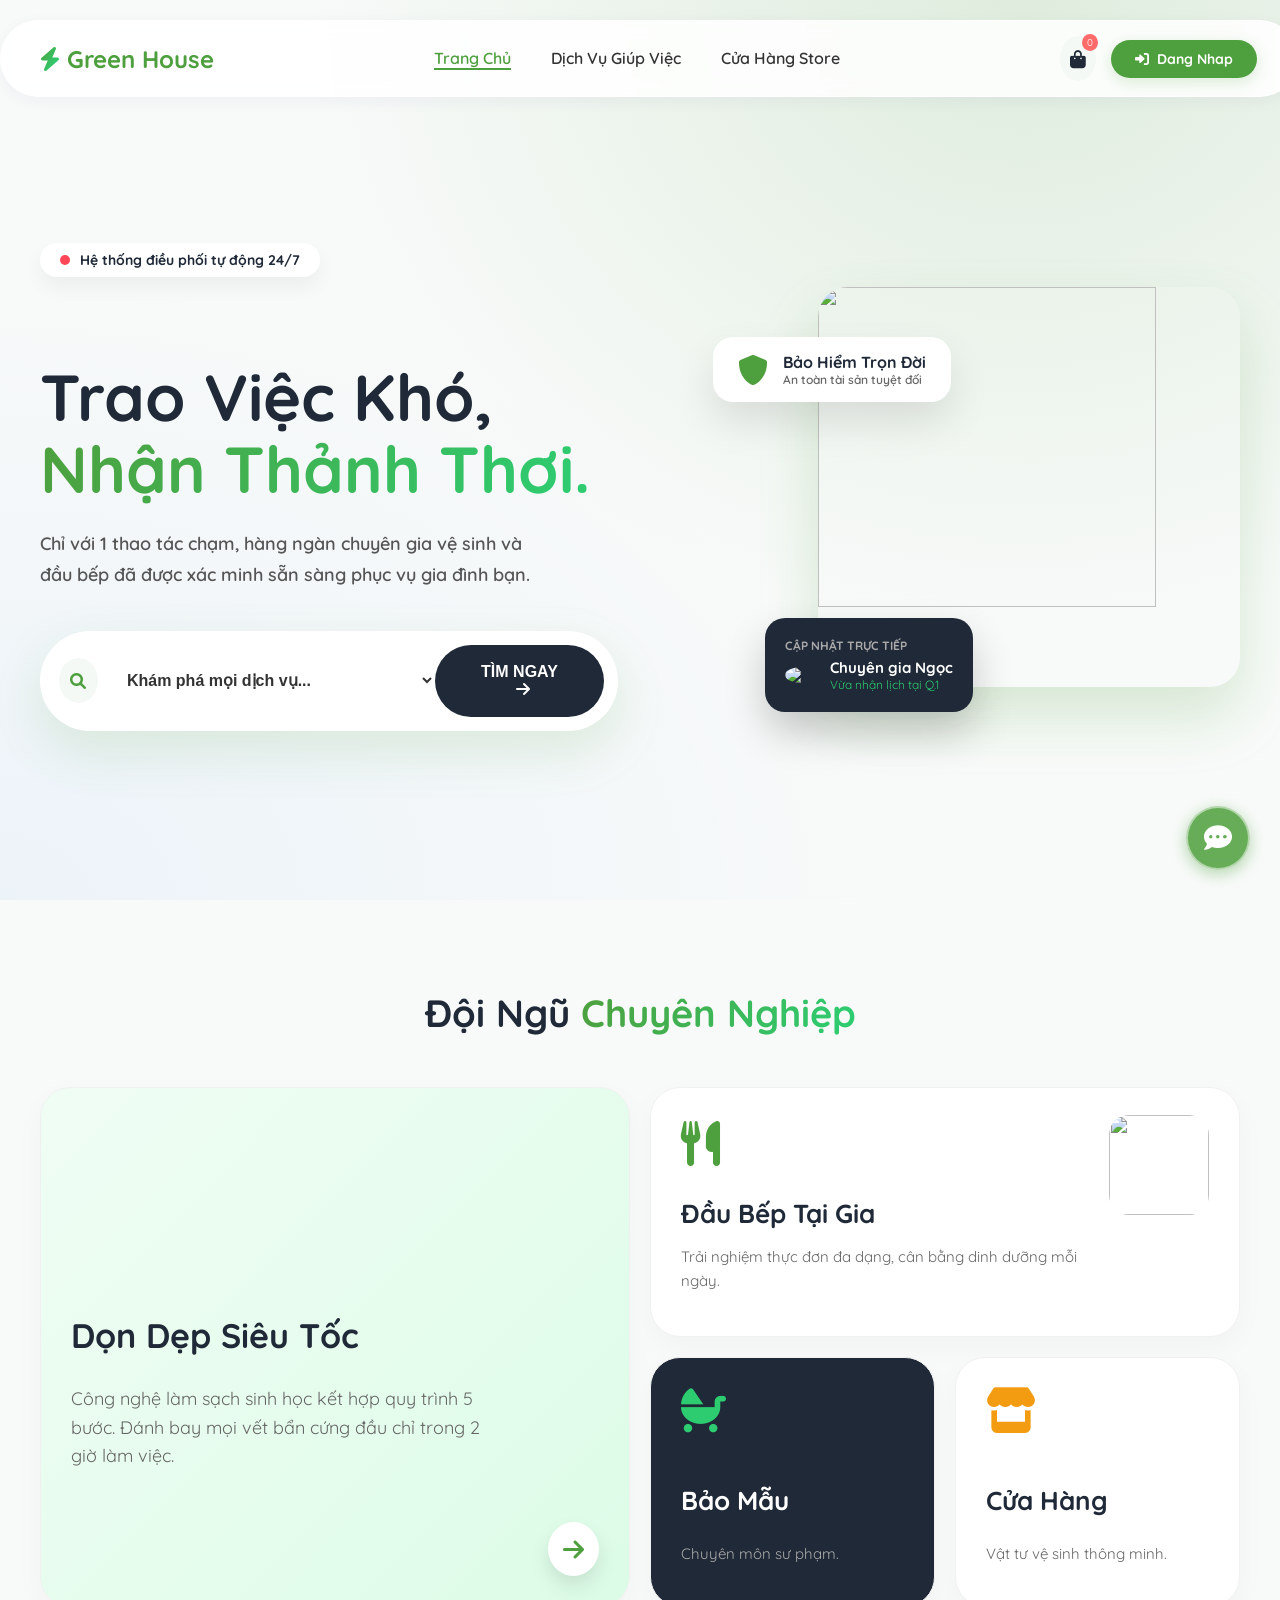
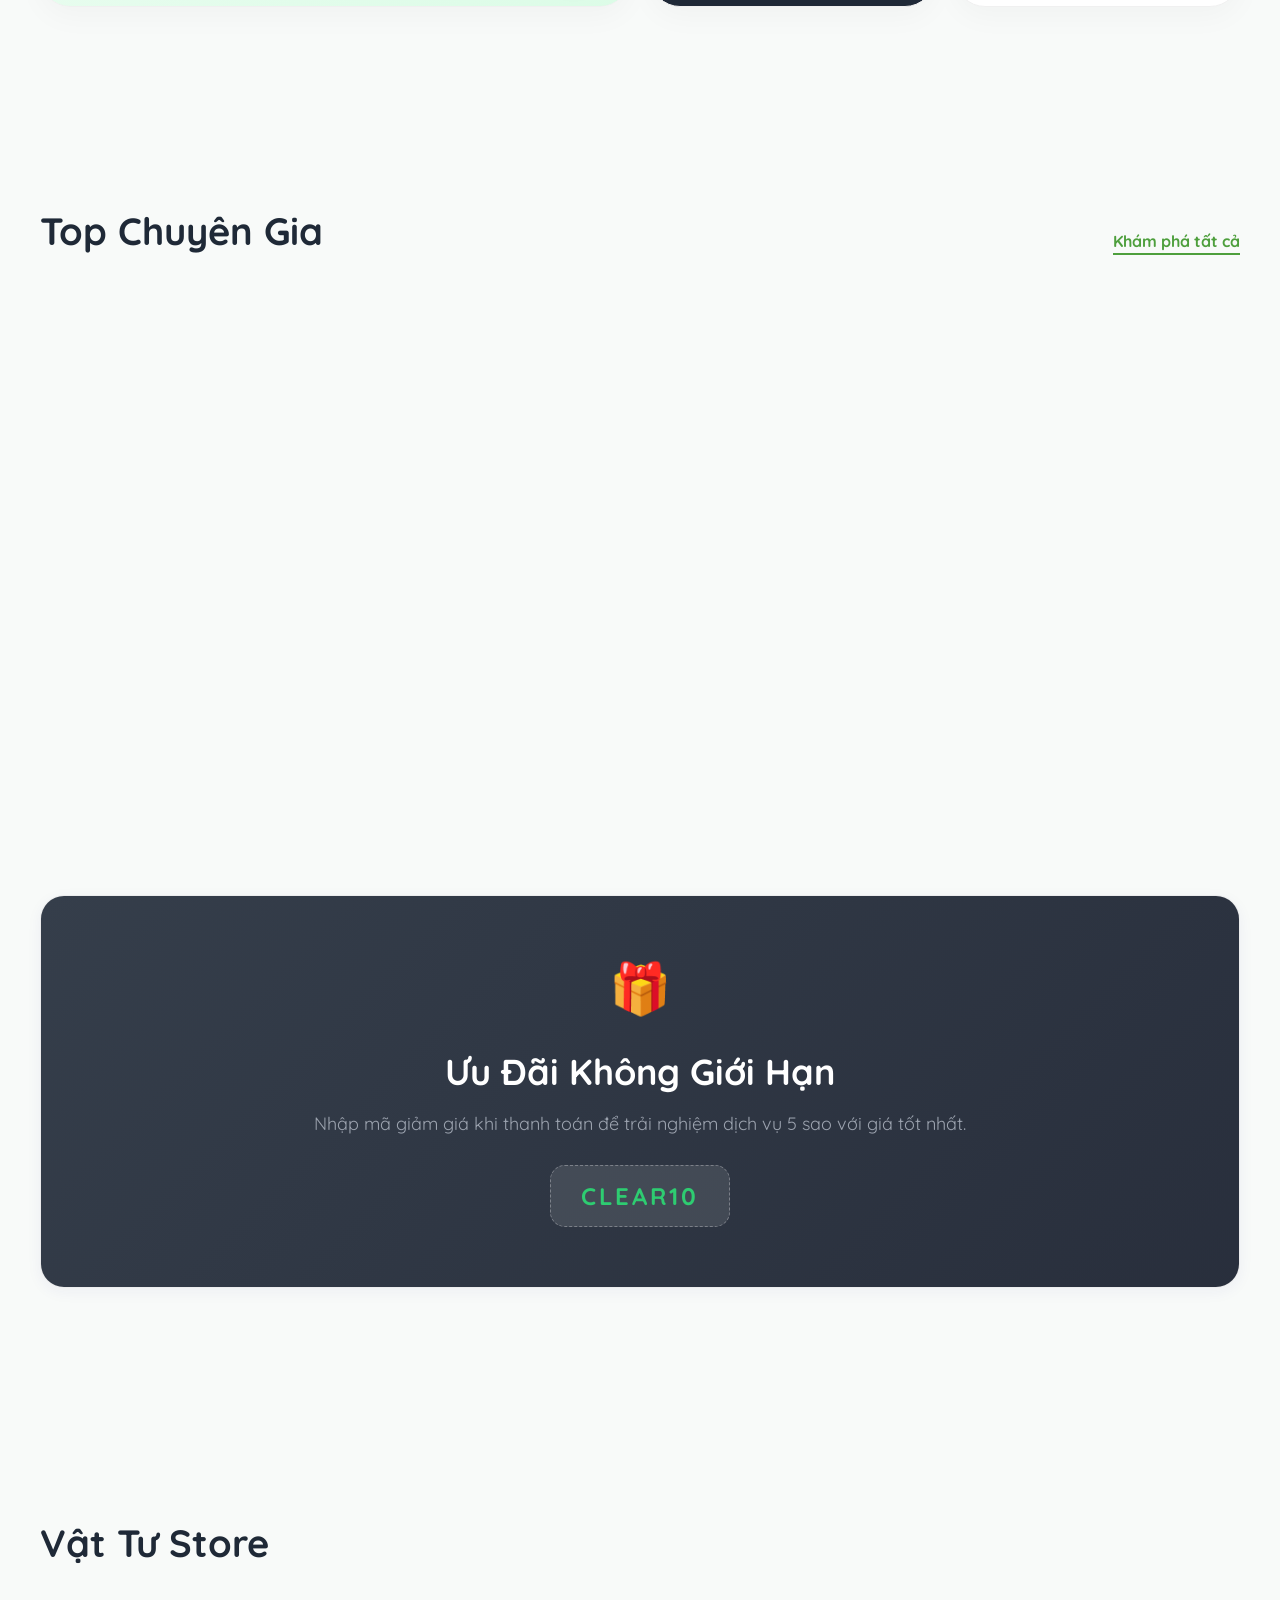
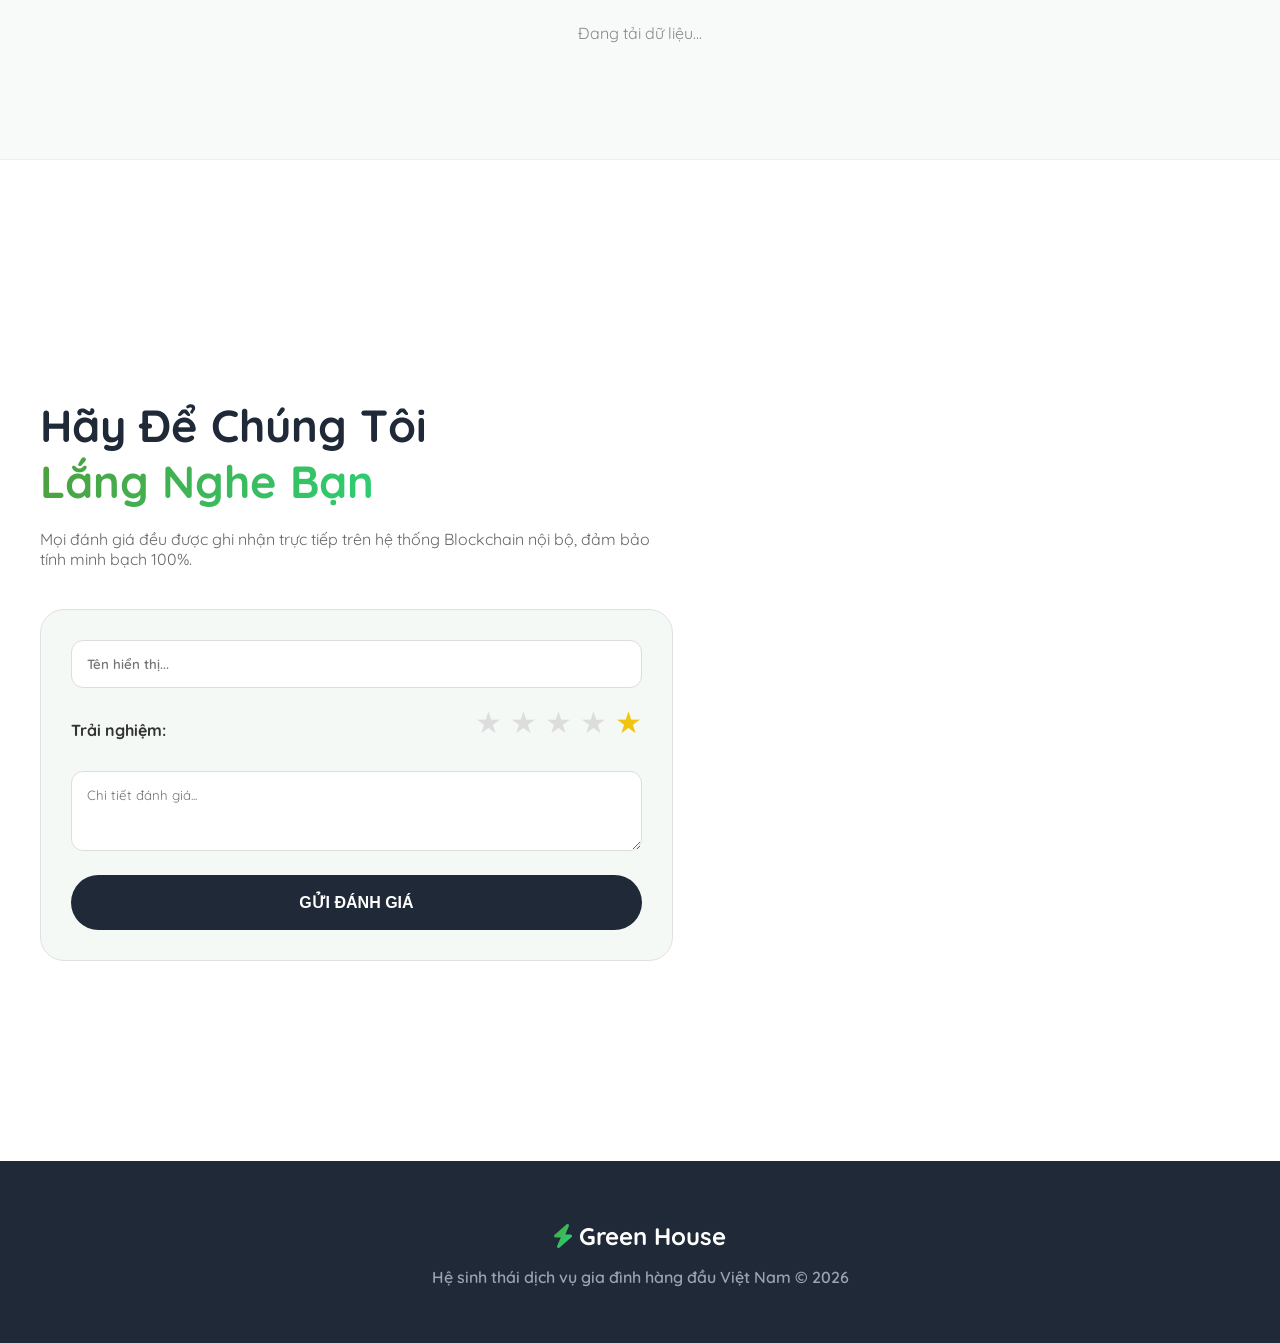
==== commit 6eb3fea5: "Important change for GHA" ====
--- a/index.html
+++ b/index.html
@@ -1,279 +1,346 @@
-<!DOCTYPE html>
-<html lang="vi">
-<head>
-    <meta charset="UTF-8">
-    <meta name="viewport" content="width=device-width, initial-scale=1.0">
-    <title>Green House - Chăm Sóc Gia Đình</title>
-    <meta name="description" content="Green House - Nền tảng đặt lịch giúp việc và mua sắm vật tư vệ sinh thông minh hàng đầu. Nhanh chóng, uy tín, minh bạch.">
-    <meta name="keywords" content="giúp việc, dọn nhà, bảo mẫu, vệ sinh, green house">
-    <meta property="og:title" content="Green House - Chăm Sóc Gia Đình">
-    <meta property="og:description" content="Hệ sinh thái dịch vụ gia đình hàng đầu. Trao việc khó, nhận thảnh thơi!">
-    <meta property="og:image" content="https://images.unsplash.com/photo-1584622650111-993a426fbf0a?auto=format&fit=crop&w=800&q=80">
-    <meta property="og:type" content="website">
-    <link rel="stylesheet" href="https://cdnjs.cloudflare.com/ajax/libs/font-awesome/6.0.0/css/all.min.css">
-    <link href="https://fonts.googleapis.com/css2?family=Quicksand:wght@500;700;800;900&display=swap" rel="stylesheet">
-    <link rel="stylesheet" href="css/base.css">
-    <link rel="stylesheet" href="css/layout.css">
-    <link rel="stylesheet" href="css/components.css">
-    <link rel="stylesheet" href="css/animation.css">
-    <link rel="stylesheet" href="css/home.css">
-    <link rel="stylesheet" href="css/booking.css">
-    <link rel="stylesheet" href="css/shop.css">
-    <link rel="stylesheet" href="css/responsive.css">
-</head>
-<body>
-    <div id="toast-container"></div>
-    <div id="authModal" class="modal"></div>
-
-    <header class="glass-panel" style="margin: 20px auto; width: 95%; max-width: 1300px; border-radius: 100px; padding: 15px 40px; position: sticky; top: 20px;">
-        <div class="top-bar" style="border: none; padding: 0;">
-            <div class="logo"><i class="fas fa-bolt text-neon"></i> Green House</div>
-            <nav class="main-nav" style="padding: 0;">
-                <a href="index.html" class="active" style="color: #4E9F3D;">Trang Chủ</a>
-                <a href="booking.html">Dịch Vụ Giúp Việc</a>
-                <a href="shop.html">Cửa Hàng Store</a>
-            </nav>
-            <div class="user-actions">
-                <div class="icon-btn" onclick="openCart()" title="Giỏ hàng" style="background: #f4f9f5; padding: 10px; border-radius: 50%;">
-                    <i class="fas fa-shopping-bag" style="font-size: 18px; color: #1f2937;"></i>
-                    <span class="badge" id="cartCount" style="right: -2px; top: -2px;">0</span>
-                </div>
-                <div id="header-auth-section"></div>
-            </div>
-        </div>
-    </header>
-
-    <div class="main-content">
-        <section>
-            <div class="container hero-3d-container">
-                <div class="hero-text-col reveal-up">
-                    <div style="display: inline-flex; align-items: center; gap: 10px; background: white; padding: 8px 20px; border-radius: 50px; font-weight: 800; font-size: 14px; color: #1f2937; box-shadow: 0 10px 20px rgba(0,0,0,0.05); margin-bottom: 30px;">
-                        <div style="width: 10px; height: 10px; background: #ff4757; border-radius: 50%; animation: pulseGreen 2s infinite;"></div>
-                        Hệ thống điều phối tự động 24/7
-                    </div>
-                    <h1 class="title-mask">Trao Việc Khó, <br><span class="text-neon">Nhận Thảnh Thơi.</span></h1>
-                    <p style="font-size: 18px; color: #555; max-width: 500px; line-height: 1.7; font-weight: 600;">
-                        Chỉ với 1 thao tác chạm, hàng ngàn chuyên gia vệ sinh và đầu bếp đã được xác minh sẵn sàng phục vụ gia đình bạn.
-                    </p>
-                    <div class="floating-search">
-                        <div style="background: #f4f9f5; width: 45px; height: 45px; border-radius: 50%; display: flex; align-items: center; justify-content: center; margin-left: 5px;">
-                            <i class="fas fa-search" style="color: #4E9F3D;"></i>
-                        </div>
-                        <select id="homeSkill">
-                            <option value="all">Khám phá mọi dịch vụ...</option>
-                            <option value="Dọn dẹp">Dọn dẹp nhà cửa toàn diện</option>
-                            <option value="Nấu ăn">Đầu bếp gia đình cao cấp</option>
-                            <option value="Trông trẻ">Bảo mẫu chăm trẻ chuẩn sư phạm</option>
-                        </select>
-                        <button class="btn-hyper" onclick="goToBooking()">
-                            TÌM NGAY <i class="fas fa-arrow-right" style="margin-left: 8px;"></i>
-                        </button>
-                    </div>
-                </div>
-                <div class="hero-visual-col reveal-up stagger-1">
-                    <img loading="lazy" src="https://images.unsplash.com/photo-1584622650111-993a426fbf0a?auto=format&fit=crop&w=800&q=80" class="img-main">
-                    <div class="ui-card-1">
-                        <i class="fas fa-shield-alt" style="font-size: 30px; color: #4E9F3D;"></i>
-                        <div>
-                            <div style="font-weight: 900; font-size: 16px; color: #1f2937;">Bảo Hiểm Trọn Đời</div>
-                            <div style="font-size: 12px; color: #666; font-weight: 600;">An toàn tài sản tuyệt đối</div>
-                        </div>
-                    </div>
-                    <div class="ui-card-2">
-                        <div style="font-size: 12px; color: #aaa; margin-bottom: 5px; font-weight: bold;">CẬP NHẬT TRỰC TIẾP</div>
-                        <div style="display: flex; align-items: center; gap: 10px;">
-                            <img loading="lazy" src="https://ui-avatars.com/api/?name=Ngọc&background=2ecc71&color=fff" style="width: 35px; border-radius: 50%;">
-                            <div>
-                                <div style="font-weight: 800; font-size: 15px;">Chuyên gia Ngọc</div>
-                                <div style="font-size: 12px; color: #2ecc71;">Vừa nhận lịch tại Q.1</div>
-                            </div>
-                        </div>
-                    </div>
-                </div>
-            </div>
-        </section>
-
-        <section style="padding: 60px 0;">
-            <div class="container">
-                <div style="text-align: center; margin-bottom: 20px;" class="reveal-up">
-                    <h2 style="font-size: 38px; font-weight: 900; color: #1f2937;">Đội Ngũ <span class="text-neon">Chuyên Nghiệp</span></h2>
-                </div>
-                <div class="bento-grid-container reveal-up stagger-1">
-                    <div class="bento-item bento-1" onclick="quickFilter('Dọn dẹp')">
-                        <div class="bento-icon"><i class="fas fa-sparkles"></i></div>
-                        <h3 class="bento-title" style="font-size: 34px;">Dọn Dẹp Siêu Tốc</h3>
-                        <p class="bento-desc" style="font-size: 18px; max-width: 80%;">Công nghệ làm sạch sinh học kết hợp quy trình 5 bước. Đánh bay mọi vết bẩn cứng đầu chỉ trong 2 giờ làm việc.</p>
-                        <i class="fas fa-arrow-right" style="position: absolute; bottom: 30px; right: 30px; font-size: 24px; color: #4E9F3D; background: white; padding: 15px; border-radius: 50%; box-shadow: 0 10px 20px rgba(0,0,0,0.1);"></i>
-                    </div>
-                    <div class="bento-item bento-2" onclick="quickFilter('Nấu ăn')">
-                        <div style="display: flex; justify-content: space-between; align-items: flex-start;">
-                            <div>
-                                <div class="bento-icon"><i class="fas fa-utensils"></i></div>
-                                <h3 class="bento-title">Đầu Bếp Tại Gia</h3>
-                                <p class="bento-desc">Trải nghiệm thực đơn đa dạng, cân bằng dinh dưỡng mỗi ngày.</p>
-                            </div>
-                            <img loading="lazy" src="https://images.unsplash.com/photo-1556910103-1c02745aae4d?auto=format&fit=crop&w=200&q=80" style="width: 100px; height: 100px; border-radius: 20px; object-fit: cover;">
-                        </div>
-                    </div>
-                    <div class="bento-item bento-3" onclick="quickFilter('Trông trẻ')">
-                        <div class="bento-icon"><i class="fas fa-baby-carriage"></i></div>
-                        <h3 class="bento-title">Bảo Mẫu</h3>
-                        <p class="bento-desc">Chuyên môn sư phạm.</p>
-                    </div>
-                    <div class="bento-item bento-4" onclick="window.location.href='shop.html'">
-                        <div class="bento-icon" style="color: #f39c12;"><i class="fas fa-store"></i></div>
-                        <h3 class="bento-title">Cửa Hàng</h3>
-                        <p class="bento-desc">Vật tư vệ sinh thông minh.</p>
-                    </div>
-                </div>
-            </div>
-        </section>
-
-        <section style="padding: 60px 0;">
-            <div class="container">
-                <div style="display: flex; justify-content: space-between; align-items: flex-end; margin-bottom: 40px;" class="reveal-up">
-                    <h2 style="font-size: 38px; font-weight: 900; color: #1f2937; margin: 0;">Top Chuyên Gia</h2>
-                    <a href="booking.html" style="font-weight: 800; color: #4E9F3D; border-bottom: 2px solid #4E9F3D; padding-bottom: 2px;">Khám phá tất cả</a>
-                </div>
-                <div class="grid-3 reveal-up stagger-1" id="home-maid-list"></div>
-            </div>
-        </section>
-
-        <section style="padding: 60px 0;">
-            <div class="container reveal-up">
-                <div class="glass-panel" style="background: linear-gradient(135deg, rgba(31, 41, 55, 0.9), rgba(17, 24, 39, 0.9)); padding: 60px; text-align: center; color: white;">
-                    <div style="font-size: 50px; margin-bottom: 20px;">🎁</div>
-                    <h2 style="font-size: 36px; font-weight: 900; margin-bottom: 15px;">Ưu Đãi Không Giới Hạn</h2>
-                    <p style="font-size: 18px; color: #9ca3af; margin-bottom: 30px;">Nhập mã giảm giá khi thanh toán để trải nghiệm dịch vụ 5 sao với giá tốt nhất.</p>
-                    <div style="display: inline-flex; background: rgba(255,255,255,0.1); border: 1px dashed rgba(255,255,255,0.3); padding: 15px 30px; border-radius: 15px; font-size: 24px; font-weight: 900; letter-spacing: 3px; color: #2ecc71;">
-                        CLEAR10
-                    </div>
-                </div>
-            </div>
-        </section>
-
-        <section style="padding: 60px 0;">
-            <div class="container">
-                <h2 style="font-size: 38px; font-weight: 900; color: #1f2937; margin-bottom: 40px;" class="reveal-up">Vật Tư Store</h2>
-                <div class="grid-3 reveal-up stagger-1" id="best-seller-grid">
-                    <p style="text-align:center; width: 100%; color: #888;">Đang tải dữ liệu...</p>
-                </div>
-            </div>
-        </section>
-
-        <section style="padding: 80px 0; background: white; border-top: 1px solid #eee;">
-            <div class="container">
-                <div class="hero-3d-container">
-                    <div class="hero-text-col reveal-up">
-                        <h2 style="font-size: 45px; font-weight: 900; color: #1f2937; margin-bottom: 20px;">Hãy Để Chúng Tôi <br><span class="text-neon">Lắng Nghe Bạn</span></h2>
-                        <p style="font-size: 16px; color: #666; margin-bottom: 40px;">Mọi đánh giá đều được ghi nhận trực tiếp trên hệ thống Blockchain nội bộ, đảm bảo tính minh bạch 100%.</p>
-                        <div style="background: #f4f9f5; padding: 30px; border-radius: 24px; border: 1px solid #e0e0e0;">
-                            <input type="text" id="rvName" placeholder="Tên hiển thị..." style="width: 100%; padding: 15px; border-radius: 12px; border: 1px solid #ddd; outline: none; margin-bottom: 15px; font-family: inherit; font-weight: 600; box-sizing: border-box;">
-                            <div style="display: flex; align-items: center; justify-content: space-between; margin-bottom: 15px;">
-                                <span style="font-weight: 800; color: #333;">Trải nghiệm:</span>
-                                <div class="rating-stars" style="color: #ddd; font-size: 30px; cursor: pointer;">
-                                    <span onclick="chonSao(1)" class="star">★</span>
-                                    <span onclick="chonSao(2)" class="star">★</span>
-                                    <span onclick="chonSao(3)" class="star">★</span>
-                                    <span onclick="chonSao(4)" class="star">★</span>
-                                    <span onclick="chonSao(5)" class="star active" style="color: #f1c40f;">★</span>
-                                    <input type="hidden" id="rvStar" value="5">
-                                </div>
-                            </div>
-                            <textarea id="rvContent" rows="3" placeholder="Chi tiết đánh giá..." style="width: 100%; padding: 15px; border-radius: 12px; border: 1px solid #ddd; outline: none; margin-bottom: 20px; font-family: inherit; resize: vertical; box-sizing: border-box;"></textarea>
-                            <button class="btn-hyper" style="width: 100%;" onclick="guiDanhGia()">GỬI ĐÁNH GIÁ</button>
-                        </div>
-                    </div>
-                    <div class="hero-visual-col reveal-up stagger-1" style="height: auto;">
-                        <div id="review-list" style="display: flex; flex-direction: column; gap: 20px;"></div>
-                    </div>
-                </div>
-            </div>
-        </section>
-    </div>
-
-    <footer style="background: #1f2937; color: white; padding: 40px 20px; text-align: center;">
-        <h2 style="font-size: 24px; font-weight: 900; margin-bottom: 15px;"><i class="fas fa-bolt text-neon"></i> Green House</h2>
-        <p style="color: #9ca3af; font-weight: 600;">Hệ sinh thái dịch vụ gia đình hàng đầu Việt Nam &copy; 2026</p>
-    </footer>
-
-    <div id="cartModal" class="modal">
-        <div class="modal-content" style="width:850px; max-width:95%; border-radius: 24px;">
-            <span class="close-modal" onclick="closeModal('cartModal')">×</span>
-            <h2 style="color:var(--primary); font-weight:900;"><i class="fas fa-shopping-cart"></i> Giỏ Hàng</h2>
-            <div id="cartList" style="max-height: 400px; overflow-y: auto; margin-top:15px;"></div>
-            <div style="margin-top:20px; display:flex; gap:10px; background:#f9f9f9; padding:15px; border-radius:15px;">
-                <input type="text" id="voucherCode" placeholder="Mã giảm giá (Ví dụ: CLEAR10)" class="form-input" style="flex:1; border-radius:10px;">
-                <button type="button" onclick="applyVoucher()" class="btn-primary" style="border-radius:10px;">ÁP DỤNG</button>
-            </div>
-            <div style="text-align: right; margin-top: 20px; border-top: 2px solid #eee; padding-top: 20px;">
-                <h3 style="font-weight: 900;">Tổng: <span id="cartTotal" style="color:#e91e63;">0 VNĐ</span></h3>
-                <button type="button" class="btn-hyper" style="padding: 12px 40px; margin-top:10px;" onclick="moFormThanhToan()">ĐẶT HÀNG NGAY</button>
-            </div>
-        </div>
-    </div>
-
-    <div id="checkoutModal" class="modal">
-        <div class="modal-content" style="width:500px; max-width:95%; border-radius: 24px;">
-            <span class="close-modal" onclick="closeModal('checkoutModal')">×</span>
-            <h2 style="color:#4CAF50; font-weight:900;"><i class="fas fa-truck"></i> Thanh Toán</h2>
-            <div id="checkoutItemsContainer" style="padding: 10px; background: #f8faf9; border-radius: 12px; border: 1px solid #e2e8f0; max-height: 180px; overflow-y: auto; margin-bottom: 15px;"></div>
-            <div style="text-align: left; margin-top: 15px;">
-                <label style="font-weight:800; margin-bottom:5px; display:block;">Họ và tên:</label>
-                <input type="text" id="ckName" class="form-input" style="width:100%; margin-bottom:15px; border-radius:10px;">
-                <label style="font-weight:800; margin-bottom:5px; display:block;">Số điện thoại:</label>
-                <input type="text" id="ckPhone" class="form-input" style="width:100%; margin-bottom:15px; border-radius:10px;">
-                <label style="font-weight:800; margin-bottom:5px; display:block;">Địa chỉ nhận hàng:</label>
-                <textarea id="ckAddress" rows="2" class="form-input" style="width:100%; margin-bottom:15px; border-radius:10px;"></textarea>
-                <label style="font-weight:800; margin-bottom:5px; display:block;">Phương thức:</label>
-                <select id="ckMethod" class="form-input" style="width:100%; margin-bottom:15px; border-radius:10px; font-weight: bold;" onchange="toggleQR()">
-                    <option value="COD">Thanh toán khi nhận hàng (COD)</option>
-                    <option value="BANK">Chuyển khoản (QR)</option>
-                </select>
-                <div id="qrBox" style="display:none; text-align:center; background:#f4f9f5; padding:15px; border-radius:12px; border:1px solid #c8e6c9; margin-top:10px;">
-                    <p style="margin:0 0 10px 0; font-weight:800; color:#4E9F3D;">Quét mã thanh toán</p>
-                    <img loading="lazy" src="https://upload.wikimedia.org/wikipedia/commons/d/d0/QR_code_for_mobile_English_Wikipedia.svg" style="width:150px; height:150px; border-radius:12px; border:3px solid #4E9F3D;">
-                    <p style="margin:10px 0 0 0; font-size:13px; font-weight:700;">Nội dung CK: <b style="color:#000;">DH<span id="qrMaDon"></span></b></p>
-                    <input type="file" id="billUpload" accept="image/*" style="display:block; margin:10px auto 0; font-size: 13px;" onchange="kiemTraBill()">
-                    <div id="billPreview" style="margin-top:10px; color:#4CAF50; font-weight: bold; font-size:13px; display:none;"><i class="fas fa-check-circle"></i> Đã tải ảnh!</div>
-                </div>
-            </div>
-            <div style="background:#f9f9f9; padding:15px; border-radius:12px; text-align:right; margin-bottom:20px; margin-top:15px;">
-                <span style="font-weight: 700;">Thành tiền:</span> <h3 style="margin:0; color:#e91e63; font-size:26px; font-weight: 900;" id="ckTotalText">0 VNĐ</h3>
-            </div>
-            <button type="button" id="btnXacNhan" class="btn-hyper" style="width:100%; padding:15px;" onclick="xacNhanDonHang()">HOÀN TẤT ĐƠN HÀNG</button>
-        </div>
-    </div>
-
-    <div class="chat-btn glass-panel" onclick="toggleChat()" style="background: rgba(78, 159, 61, 0.85); border: 2px solid rgba(255,255,255,0.5);"><i class="fas fa-comment-dots"></i></div>
-    <div class="chat-window" id="chatWindow" style="border-radius: 24px; overflow: hidden; box-shadow: 0 20px 50px rgba(0,0,0,0.15); border: 1px solid #eee;">
-        <div class="chat-header" style="background: #1f2937;">
-            <span style="font-weight: 800;">Trợ Lý Ảo Green House</span><span onclick="toggleChat()" style="cursor:pointer; font-size: 20px;">×</span>
-        </div>
-        <div class="chat-body" id="chatBody"></div>
-        <div class="chat-footer">
-            <input id="chatInput" placeholder="Nhập tin nhắn..." onkeypress="handleChat(event)" style="flex:1; padding: 12px 15px; border-radius: 50px; border: 1px solid #ddd; outline: none; background: #f9f9f9; font-weight: 600;">
-            <button onclick="sendChat()" style="background:#4E9F3D; color:white; border:none; border-radius:50%; width:40px; height:40px; cursor:pointer; margin-left: 10px; box-shadow: 0 5px 15px rgba(78, 159, 61, 0.3);">➤</button>
-        </div>
-    </div>
-    <div id="maidDetailModal" class="modal">
-        <div class="modal-content" style="width: 900px; max-width: 95%; border-radius: 24px; padding: 35px; overflow-y: auto; max-height: 90vh;">
-            <span class="close-modal" onclick="closeModal('maidDetailModal')" style="position: absolute; top: 15px; right: 20px; font-size: 30px; cursor: pointer; z-index: 10;">×</span>
-            <div id="maidDetailBody"></div>
-        </div>
-    </div>
-    <script src="https://www.gstatic.com/firebasejs/10.8.0/firebase-app-compat.js"></script>
-    <script src="https://www.gstatic.com/firebasejs/10.8.0/firebase-firestore-compat.js"></script>
-    <script src="js/config.js"></script>
-    <script src="js/utils.js"></script>
-    <script src="js/modal.js"></script>
-    <script src="js/toast.js"></script>
-    <script src="js/auth.js"></script>
-    <script src="js/profile.js"></script>
-    <script src="js/cart.js"></script>
-    <script src="js/booking.js"></script>
-    <script src="js/shop.js"></script>
-    <script src="js/main.js"></script>
-    <script src="js/init.js"></script>
-</body>
+<!DOCTYPE html>
+<html lang="vi">
+
+<head>
+    <meta charset="UTF-8">
+    <meta name="viewport" content="width=device-width, initial-scale=1.0">
+    <title>Green House - Chăm Sóc Gia Đình</title>
+    <meta name="description"
+        content="Green House - Nền tảng đặt lịch giúp việc và mua sắm vật tư vệ sinh thông minh hàng đầu. Nhanh chóng, uy tín, minh bạch.">
+    <meta name="keywords" content="giúp việc, dọn nhà, bảo mẫu, vệ sinh, green house">
+    <meta property="og:title" content="Green House - Chăm Sóc Gia Đình">
+    <meta property="og:description" content="Hệ sinh thái dịch vụ gia đình hàng đầu. Trao việc khó, nhận thảnh thơi!">
+    <meta property="og:image"
+        content="https://images.unsplash.com/photo-1584622650111-993a426fbf0a?auto=format&fit=crop&w=800&q=80">
+    <meta property="og:type" content="website">
+    <link rel="stylesheet" href="https://cdnjs.cloudflare.com/ajax/libs/font-awesome/6.0.0/css/all.min.css">
+    <link rel="stylesheet" href="https://cdnjs.cloudflare.com/ajax/libs/intl-tel-input/17.0.8/css/intlTelInput.css" />
+    <link href="https://fonts.googleapis.com/css2?family=Quicksand:wght@500;700;800;900&display=swap" rel="stylesheet">
+    <link rel="stylesheet" href="css/base.css">
+    <link rel="stylesheet" href="css/layout.css">
+    <link rel="stylesheet" href="css/components.css">
+    <link rel="stylesheet" href="css/animation.css">
+    <link rel="stylesheet" href="css/home.css">
+    <link rel="stylesheet" href="css/booking.css">
+    <link rel="stylesheet" href="css/shop.css">
+    <link rel="stylesheet" href="css/responsive.css">
+</head>
+
+<body>
+    <div id="toast-container"></div>
+    <div id="authModal" class="modal"></div>
+
+    <header class="glass-panel"
+        style="margin: 20px auto; width: 95%; max-width: 1300px; border-radius: 100px; padding: 15px 40px; position: sticky; top: 20px;">
+        <div class="top-bar" style="border: none; padding: 0;">
+            <div class="logo"><i class="fas fa-bolt text-neon"></i> Green House</div>
+            <nav class="main-nav" style="padding: 0;">
+                <a href="index.html" class="active" style="color: #4E9F3D;">Trang Chủ</a>
+                <a href="booking.html">Dịch Vụ Giúp Việc</a>
+                <a href="shop.html">Cửa Hàng Store</a>
+            </nav>
+            <div class="user-actions">
+                <div class="icon-btn" onclick="openCart()" title="Giỏ hàng"
+                    style="background: #f4f9f5; padding: 10px; border-radius: 50%;">
+                    <i class="fas fa-shopping-bag" style="font-size: 18px; color: #1f2937;"></i>
+                    <span class="badge" id="cartCount" style="right: -2px; top: -2px;">0</span>
+                </div>
+                <div id="header-auth-section"></div>
+            </div>
+        </div>
+    </header>
+
+    <div class="main-content">
+        <section>
+            <div class="container hero-3d-container">
+                <div class="hero-text-col reveal-up">
+                    <div
+                        style="display: inline-flex; align-items: center; gap: 10px; background: white; padding: 8px 20px; border-radius: 50px; font-weight: 800; font-size: 14px; color: #1f2937; box-shadow: 0 10px 20px rgba(0,0,0,0.05); margin-bottom: 30px;">
+                        <div
+                            style="width: 10px; height: 10px; background: #ff4757; border-radius: 50%; animation: pulseGreen 2s infinite;">
+                        </div>
+                        Hệ thống điều phối tự động 24/7
+                    </div>
+                    <h1 class="title-mask">Trao Việc Khó, <br><span class="text-neon">Nhận Thảnh Thơi.</span></h1>
+                    <p style="font-size: 18px; color: #555; max-width: 500px; line-height: 1.7; font-weight: 600;">
+                        Chỉ với 1 thao tác chạm, hàng ngàn chuyên gia vệ sinh và đầu bếp đã được xác minh sẵn sàng phục
+                        vụ gia đình bạn.
+                    </p>
+                    <div class="floating-search">
+                        <div
+                            style="background: #f4f9f5; width: 45px; height: 45px; border-radius: 50%; display: flex; align-items: center; justify-content: center; margin-left: 5px;">
+                            <i class="fas fa-search" style="color: #4E9F3D;"></i>
+                        </div>
+                        <select id="homeSkill">
+                            <option value="all">Khám phá mọi dịch vụ...</option>
+                            <option value="Dọn dẹp">Dọn dẹp nhà cửa toàn diện</option>
+                            <option value="Nấu ăn">Đầu bếp gia đình cao cấp</option>
+                            <option value="Trông trẻ">Bảo mẫu chăm trẻ chuẩn sư phạm</option>
+                        </select>
+                        <button class="btn-hyper" onclick="goToBooking()">
+                            TÌM NGAY <i class="fas fa-arrow-right" style="margin-left: 8px;"></i>
+                        </button>
+                    </div>
+                </div>
+                <div class="hero-visual-col reveal-up stagger-1">
+                    <img loading="lazy"
+                        src="https://images.unsplash.com/photo-1584622650111-993a426fbf0a?auto=format&fit=crop&w=800&q=80"
+                        class="img-main">
+                    <div class="ui-card-1">
+                        <i class="fas fa-shield-alt" style="font-size: 30px; color: #4E9F3D;"></i>
+                        <div>
+                            <div style="font-weight: 900; font-size: 16px; color: #1f2937;">Bảo Hiểm Trọn Đời</div>
+                            <div style="font-size: 12px; color: #666; font-weight: 600;">An toàn tài sản tuyệt đối</div>
+                        </div>
+                    </div>
+                    <div class="ui-card-2">
+                        <div style="font-size: 12px; color: #aaa; margin-bottom: 5px; font-weight: bold;">CẬP NHẬT TRỰC
+                            TIẾP</div>
+                        <div style="display: flex; align-items: center; gap: 10px;">
+                            <img loading="lazy" src="https://ui-avatars.com/api/?name=Ngọc&background=2ecc71&color=fff"
+                                style="width: 35px; border-radius: 50%;">
+                            <div>
+                                <div style="font-weight: 800; font-size: 15px;">Chuyên gia Ngọc</div>
+                                <div style="font-size: 12px; color: #2ecc71;">Vừa nhận lịch tại Q.1</div>
+                            </div>
+                        </div>
+                    </div>
+                </div>
+            </div>
+        </section>
+
+        <section style="padding: 60px 0;">
+            <div class="container">
+                <div style="text-align: center; margin-bottom: 20px;" class="reveal-up">
+                    <h2 style="font-size: 38px; font-weight: 900; color: #1f2937;">Đội Ngũ <span
+                            class="text-neon">Chuyên Nghiệp</span></h2>
+                </div>
+                <div class="bento-grid-container reveal-up stagger-1">
+                    <div class="bento-item bento-1" onclick="quickFilter('Dọn dẹp')">
+                        <div class="bento-icon"><i class="fas fa-sparkles"></i></div>
+                        <h3 class="bento-title" style="font-size: 34px;">Dọn Dẹp Siêu Tốc</h3>
+                        <p class="bento-desc" style="font-size: 18px; max-width: 80%;">Công nghệ làm sạch sinh học kết
+                            hợp quy trình 5 bước. Đánh bay mọi vết bẩn cứng đầu chỉ trong 2 giờ làm việc.</p>
+                        <i class="fas fa-arrow-right"
+                            style="position: absolute; bottom: 30px; right: 30px; font-size: 24px; color: #4E9F3D; background: white; padding: 15px; border-radius: 50%; box-shadow: 0 10px 20px rgba(0,0,0,0.1);"></i>
+                    </div>
+                    <div class="bento-item bento-2" onclick="quickFilter('Nấu ăn')">
+                        <div style="display: flex; justify-content: space-between; align-items: flex-start;">
+                            <div>
+                                <div class="bento-icon"><i class="fas fa-utensils"></i></div>
+                                <h3 class="bento-title">Đầu Bếp Tại Gia</h3>
+                                <p class="bento-desc">Trải nghiệm thực đơn đa dạng, cân bằng dinh dưỡng mỗi ngày.</p>
+                            </div>
+                            <img loading="lazy"
+                                src="https://images.unsplash.com/photo-1556910103-1c02745aae4d?auto=format&fit=crop&w=200&q=80"
+                                style="width: 100px; height: 100px; border-radius: 20px; object-fit: cover;">
+                        </div>
+                    </div>
+                    <div class="bento-item bento-3" onclick="quickFilter('Trông trẻ')">
+                        <div class="bento-icon"><i class="fas fa-baby-carriage"></i></div>
+                        <h3 class="bento-title">Bảo Mẫu</h3>
+                        <p class="bento-desc">Chuyên môn sư phạm.</p>
+                    </div>
+                    <div class="bento-item bento-4" onclick="window.location.href='shop.html'">
+                        <div class="bento-icon" style="color: #f39c12;"><i class="fas fa-store"></i></div>
+                        <h3 class="bento-title">Cửa Hàng</h3>
+                        <p class="bento-desc">Vật tư vệ sinh thông minh.</p>
+                    </div>
+                </div>
+            </div>
+        </section>
+
+        <section style="padding: 60px 0;">
+            <div class="container">
+                <div style="display: flex; justify-content: space-between; align-items: flex-end; margin-bottom: 40px;"
+                    class="reveal-up">
+                    <h2 style="font-size: 38px; font-weight: 900; color: #1f2937; margin: 0;">Top Chuyên Gia</h2>
+                    <a href="booking.html"
+                        style="font-weight: 800; color: #4E9F3D; border-bottom: 2px solid #4E9F3D; padding-bottom: 2px;">Khám
+                        phá tất cả</a>
+                </div>
+                <div class="grid-3 reveal-up stagger-1" id="home-maid-list"></div>
+            </div>
+        </section>
+
+        <section style="padding: 60px 0;">
+            <div class="container reveal-up">
+                <div class="glass-panel"
+                    style="background: linear-gradient(135deg, rgba(31, 41, 55, 0.9), rgba(17, 24, 39, 0.9)); padding: 60px; text-align: center; color: white;">
+                    <div style="font-size: 50px; margin-bottom: 20px;">🎁</div>
+                    <h2 style="font-size: 36px; font-weight: 900; margin-bottom: 15px;">Ưu Đãi Không Giới Hạn</h2>
+                    <p style="font-size: 18px; color: #9ca3af; margin-bottom: 30px;">Nhập mã giảm giá khi thanh toán để
+                        trải nghiệm dịch vụ 5 sao với giá tốt nhất.</p>
+                    <div
+                        style="display: inline-flex; background: rgba(255,255,255,0.1); border: 1px dashed rgba(255,255,255,0.3); padding: 15px 30px; border-radius: 15px; font-size: 24px; font-weight: 900; letter-spacing: 3px; color: #2ecc71;">
+                        CLEAR10
+                    </div>
+                </div>
+            </div>
+        </section>
+
+        <section style="padding: 60px 0;">
+            <div class="container">
+                <h2 style="font-size: 38px; font-weight: 900; color: #1f2937; margin-bottom: 40px;" class="reveal-up">
+                    Vật Tư Store</h2>
+                <div class="grid-3 reveal-up stagger-1" id="best-seller-grid">
+                    <p style="text-align:center; width: 100%; color: #888;">Đang tải dữ liệu...</p>
+                </div>
+            </div>
+        </section>
+
+        <section style="padding: 80px 0; background: white; border-top: 1px solid #eee;">
+            <div class="container">
+                <div class="hero-3d-container">
+                    <div class="hero-text-col reveal-up">
+                        <h2 style="font-size: 45px; font-weight: 900; color: #1f2937; margin-bottom: 20px;">Hãy Để Chúng
+                            Tôi <br><span class="text-neon">Lắng Nghe Bạn</span></h2>
+                        <p style="font-size: 16px; color: #666; margin-bottom: 40px;">Mọi đánh giá đều được ghi nhận
+                            trực tiếp trên hệ thống Blockchain nội bộ, đảm bảo tính minh bạch 100%.</p>
+                        <div
+                            style="background: #f4f9f5; padding: 30px; border-radius: 24px; border: 1px solid #e0e0e0;">
+                            <input type="text" id="rvName" placeholder="Tên hiển thị..."
+                                style="width: 100%; padding: 15px; border-radius: 12px; border: 1px solid #ddd; outline: none; margin-bottom: 15px; font-family: inherit; font-weight: 600; box-sizing: border-box;">
+                            <div
+                                style="display: flex; align-items: center; justify-content: space-between; margin-bottom: 15px;">
+                                <span style="font-weight: 800; color: #333;">Trải nghiệm:</span>
+                                <div class="rating-stars" style="color: #ddd; font-size: 30px; cursor: pointer;">
+                                    <span onclick="chonSao(1)" class="star">★</span>
+                                    <span onclick="chonSao(2)" class="star">★</span>
+                                    <span onclick="chonSao(3)" class="star">★</span>
+                                    <span onclick="chonSao(4)" class="star">★</span>
+                                    <span onclick="chonSao(5)" class="star active" style="color: #f1c40f;">★</span>
+                                    <input type="hidden" id="rvStar" value="5">
+                                </div>
+                            </div>
+                            <textarea id="rvContent" rows="3" placeholder="Chi tiết đánh giá..."
+                                style="width: 100%; padding: 15px; border-radius: 12px; border: 1px solid #ddd; outline: none; margin-bottom: 20px; font-family: inherit; resize: vertical; box-sizing: border-box;"></textarea>
+                            <button class="btn-hyper" style="width: 100%;" onclick="guiDanhGia()">GỬI ĐÁNH GIÁ</button>
+                        </div>
+                    </div>
+                    <div class="hero-visual-col reveal-up stagger-1" style="height: auto;">
+                        <div id="review-list" style="display: flex; flex-direction: column; gap: 20px;"></div>
+                    </div>
+                </div>
+            </div>
+        </section>
+    </div>
+
+    <footer style="background: #1f2937; color: white; padding: 40px 20px; text-align: center;">
+        <h2 style="font-size: 24px; font-weight: 900; margin-bottom: 15px;"><i class="fas fa-bolt text-neon"></i> Green
+            House</h2>
+        <p style="color: #9ca3af; font-weight: 600;">Hệ sinh thái dịch vụ gia đình hàng đầu Việt Nam &copy; 2026</p>
+    </footer>
+
+    <div id="cartModal" class="modal">
+        <div class="modal-content" style="width:850px; max-width:95%; border-radius: 24px;">
+            <span class="close-modal" onclick="closeModal('cartModal')">×</span>
+            <h2 style="color:var(--primary); font-weight:900;"><i class="fas fa-shopping-cart"></i> Giỏ Hàng</h2>
+            <div id="cartList" style="max-height: 400px; overflow-y: auto; margin-top:15px;"></div>
+            <div style="margin-top:20px; display:flex; gap:10px; background:#f9f9f9; padding:15px; border-radius:15px;">
+                <input type="text" id="voucherCode" placeholder="Mã giảm giá (Ví dụ: CLEAR10)" class="form-input"
+                    style="flex:1; border-radius:10px;">
+                <button type="button" onclick="applyVoucher()" class="btn-primary" style="border-radius:10px;">ÁP
+                    DỤNG</button>
+            </div>
+            <div style="text-align: right; margin-top: 20px; border-top: 2px solid #eee; padding-top: 20px;">
+                <h3 style="font-weight: 900;">Tổng: <span id="cartTotal" style="color:#e91e63;">0 VNĐ</span></h3>
+                <button type="button" class="btn-hyper" style="padding: 12px 40px; margin-top:10px;"
+                    onclick="moFormThanhToan()">ĐẶT HÀNG NGAY</button>
+            </div>
+        </div>
+    </div>
+
+    <div id="checkoutModal" class="modal">
+        <div class="modal-content" style="width:500px; max-width:95%; border-radius: 24px;">
+            <span class="close-modal" onclick="closeModal('checkoutModal')">×</span>
+            <h2 style="color:#4CAF50; font-weight:900;"><i class="fas fa-truck"></i> Thanh Toán</h2>
+            <div id="checkoutItemsContainer"
+                style="padding: 10px; background: #f8faf9; border-radius: 12px; border: 1px solid #e2e8f0; max-height: 180px; overflow-y: auto; margin-bottom: 15px;">
+            </div>
+            <div style="text-align: left; margin-top: 15px;">
+                <label style="font-weight:800; margin-bottom:5px; display:block;">Họ và tên:</label>
+                <input type="text" id="ckName" class="form-input"
+                    style="width:100%; margin-bottom:15px; border-radius:10px;">
+                <label style="font-weight:800; margin-bottom:5px; display:block;">Số điện thoại:</label>
+                <input type="text" id="ckPhone" class="form-input"
+                    style="width:100%; margin-bottom:15px; border-radius:10px;">
+                <label style="font-weight:800; margin-bottom:5px; display:block;">Địa chỉ nhận hàng:</label>
+                <textarea id="ckAddress" rows="2" class="form-input"
+                    style="width:100%; margin-bottom:15px; border-radius:10px;"></textarea>
+                <label style="font-weight:800; margin-bottom:5px; display:block;">Phương thức:</label>
+                <select id="ckMethod" class="form-input"
+                    style="width:100%; margin-bottom:15px; border-radius:10px; font-weight: bold;"
+                    onchange="toggleQR()">
+                    <option value="COD">Thanh toán khi nhận hàng (COD)</option>
+                    <option value="BANK">MoMo QR</option>
+                </select>
+                <div id="qrBox"
+                    style="display:none; text-align:center; background:#f4f9f5; padding:15px; border-radius:12px; border:1px solid #c8e6c9; margin-top:10px;">
+                    <p style="margin:0 0 10px 0; font-weight:800; color:#4E9F3D;">Quét mã MoMo để thanh toán</p>
+                    <img id="paymentQrImage" loading="lazy" src="assets/momo-qr.jpg"
+                        style="width:180px; height:180px; border-radius:12px; border:3px solid #4E9F3D;">
+                    <p style="margin:10px 0 0 0; font-size:13px; font-weight:700;">Ví nhận: <b
+                            style="color:#000;">0563730648 - DAO PHUOC LONG</b></p>
+                    <p style="margin:6px 0 0 0; font-size:13px; font-weight:700;">Số tiền: <b id="qrAmountText"
+                            style="color:#e91e63;">0 VNĐ</b></p>
+                    <p style="margin:6px 0 0 0; font-size:13px; font-weight:700;">Nội dung CK: <b id="qrRefText"
+                            style="color:#000;">DH000000</b></p>
+                    <input type="file" id="billUpload" accept="image/*"
+                        style="display:block; margin:10px auto 0; font-size: 13px;" onchange="kiemTraBill()">
+                    <div id="billPreview"
+                        style="margin-top:10px; color:#4CAF50; font-weight: bold; font-size:13px; display:none;"></div>
+                </div>
+            </div>
+            <div
+                style="background:#f9f9f9; padding:15px; border-radius:12px; text-align:right; margin-bottom:20px; margin-top:15px;">
+                <span style="font-weight: 700;">Thành tiền:</span>
+                <h3 style="margin:0; color:#e91e63; font-size:26px; font-weight: 900;" id="ckTotalText">0 VNĐ</h3>
+            </div>
+            <button type="button" id="btnXacNhan" class="btn-hyper" style="width:100%; padding:15px;"
+                onclick="xacNhanDonHang()">HOÀN TẤT ĐƠN HÀNG</button>
+        </div>
+    </div>
+
+    <div class="chat-btn glass-panel" onclick="toggleChat()"
+        style="background: rgba(78, 159, 61, 0.85); border: 2px solid rgba(255,255,255,0.5);"><i
+            class="fas fa-comment-dots"></i></div>
+    <div class="chat-window" id="chatWindow"
+        style="border-radius: 24px; overflow: hidden; box-shadow: 0 20px 50px rgba(0,0,0,0.15); border: 1px solid #eee;">
+        <div class="chat-header" style="background: #1f2937;">
+            <span style="font-weight: 800;">Trợ Lý Ảo Green House</span><span onclick="toggleChat()"
+                style="cursor:pointer; font-size: 20px;">×</span>
+        </div>
+        <div class="chat-body" id="chatBody"></div>
+        <div class="chat-footer">
+            <input id="chatInput" placeholder="Nhập tin nhắn..." onkeypress="handleChat(event)"
+                style="flex:1; padding: 12px 15px; border-radius: 50px; border: 1px solid #ddd; outline: none; background: #f9f9f9; font-weight: 600;">
+            <button onclick="sendChat()"
+                style="background:#4E9F3D; color:white; border:none; border-radius:50%; width:40px; height:40px; cursor:pointer; margin-left: 10px; box-shadow: 0 5px 15px rgba(78, 159, 61, 0.3);">➤</button>
+        </div>
+    </div>
+    <div id="maidDetailModal" class="modal">
+        <div class="modal-content"
+            style="width: 900px; max-width: 95%; border-radius: 24px; padding: 35px; overflow-y: auto; max-height: 90vh;">
+            <span class="close-modal" onclick="closeModal('maidDetailModal')"
+                style="position: absolute; top: 15px; right: 20px; font-size: 30px; cursor: pointer; z-index: 10;">×</span>
+            <div id="maidDetailBody"></div>
+        </div>
+    </div>
+    <script src="https://www.gstatic.com/firebasejs/10.8.0/firebase-app-compat.js"></script>
+    <script src="https://www.gstatic.com/firebasejs/10.8.0/firebase-firestore-compat.js"></script>
+    <script src="js/config.js"></script>
+    <script src="js/utils.js"></script>
+    <script src="js/modal.js"></script>
+    <script src="js/toast.js"></script>
+    <script src="js/auth.js"></script>
+    <script src="js/profile.js"></script>
+    <script src="https://cdnjs.cloudflare.com/ajax/libs/tesseract.js/6.0.1/tesseract.min.js"></script>
+    <script src="js/cart.js"></script>
+    <script src="js/booking.js"></script>
+    <script src="js/shop.js"></script>
+    <script src="js/main.js"></script>
+    <script src="js/init.js"></script>
+</body>
+
 </html>
